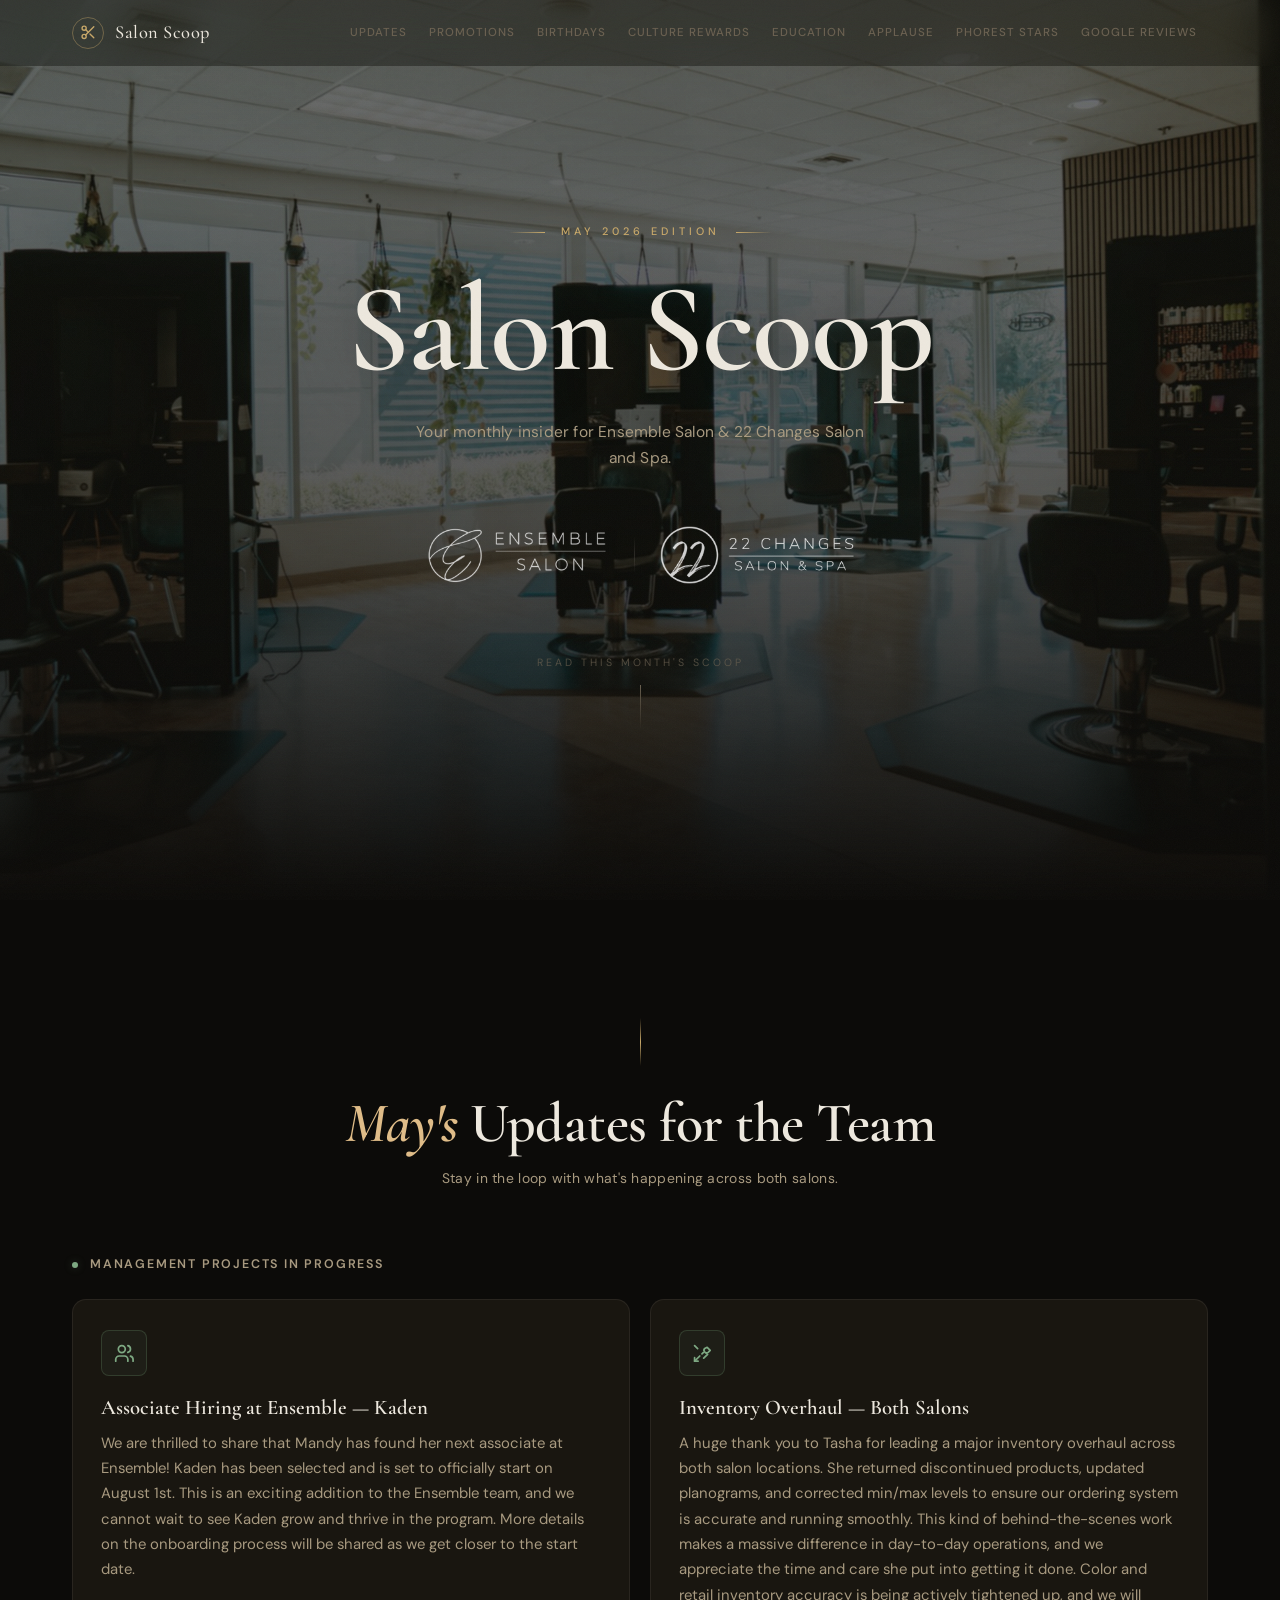
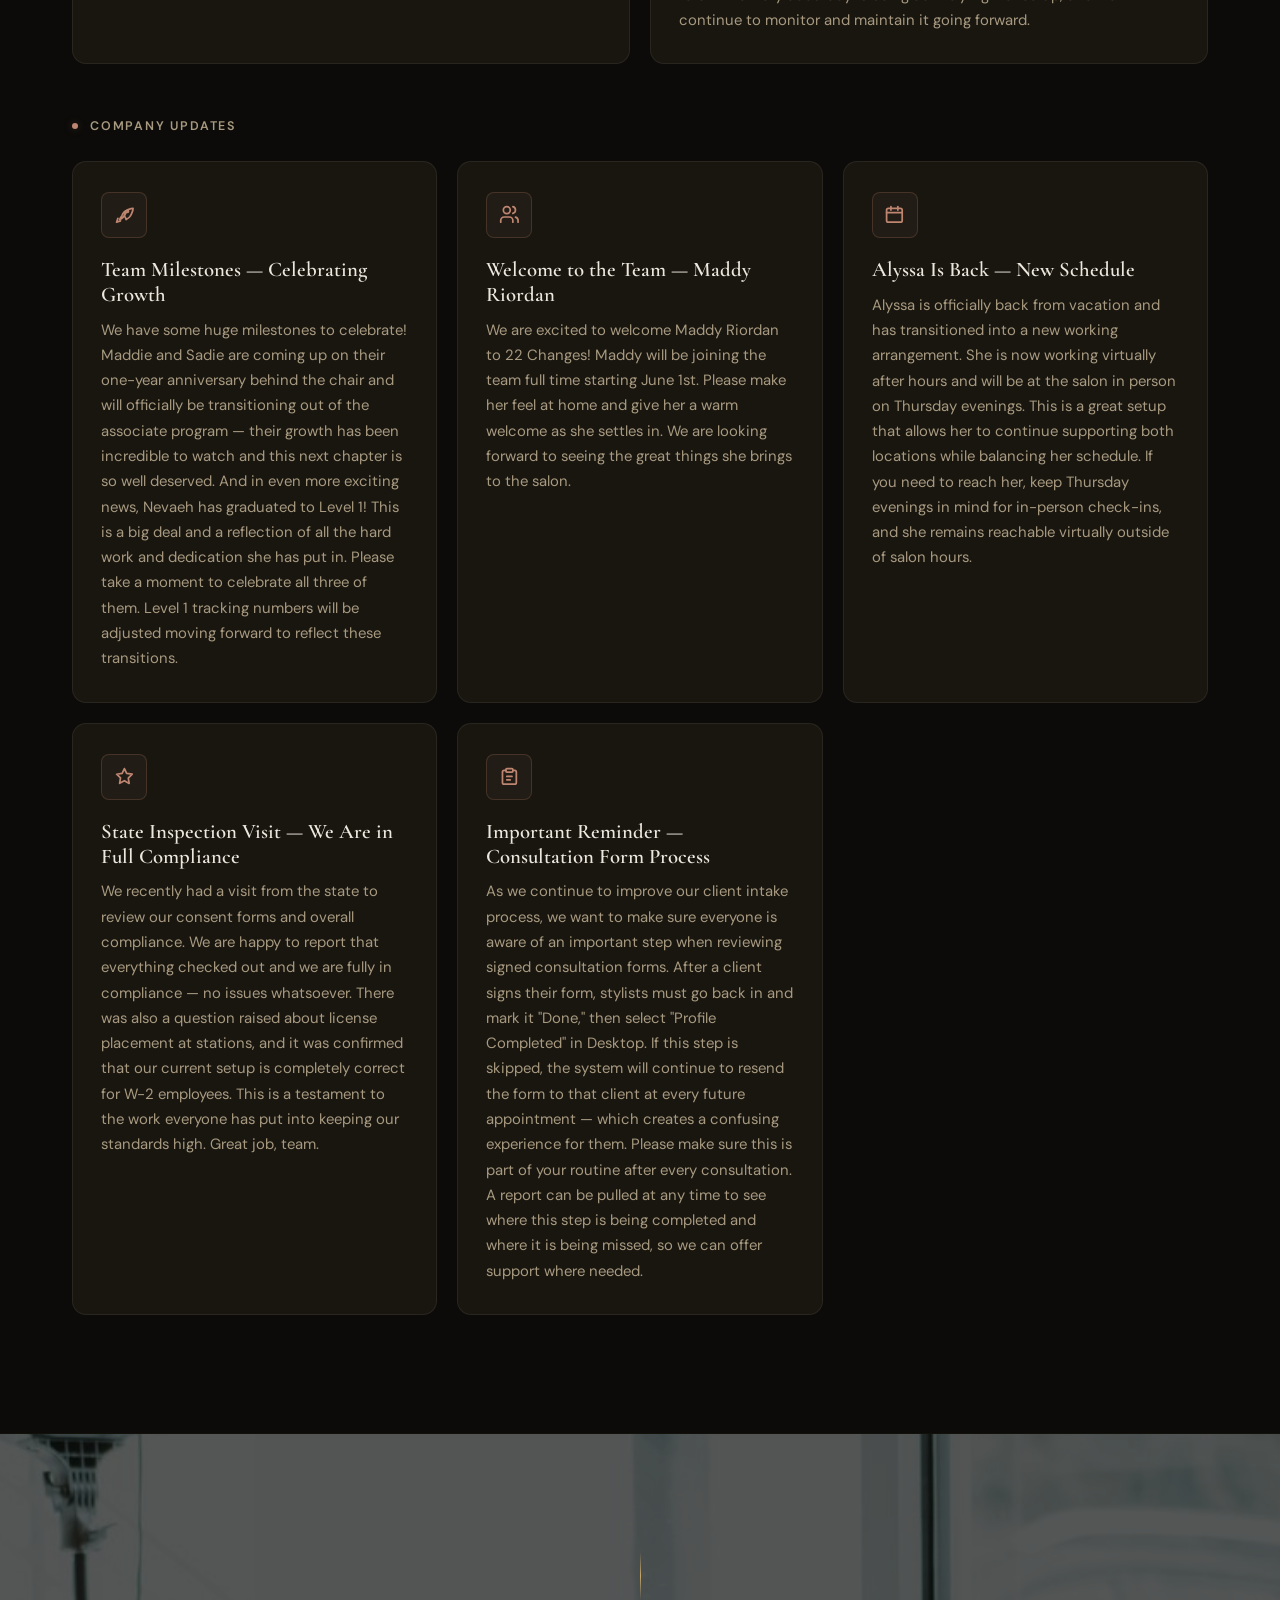
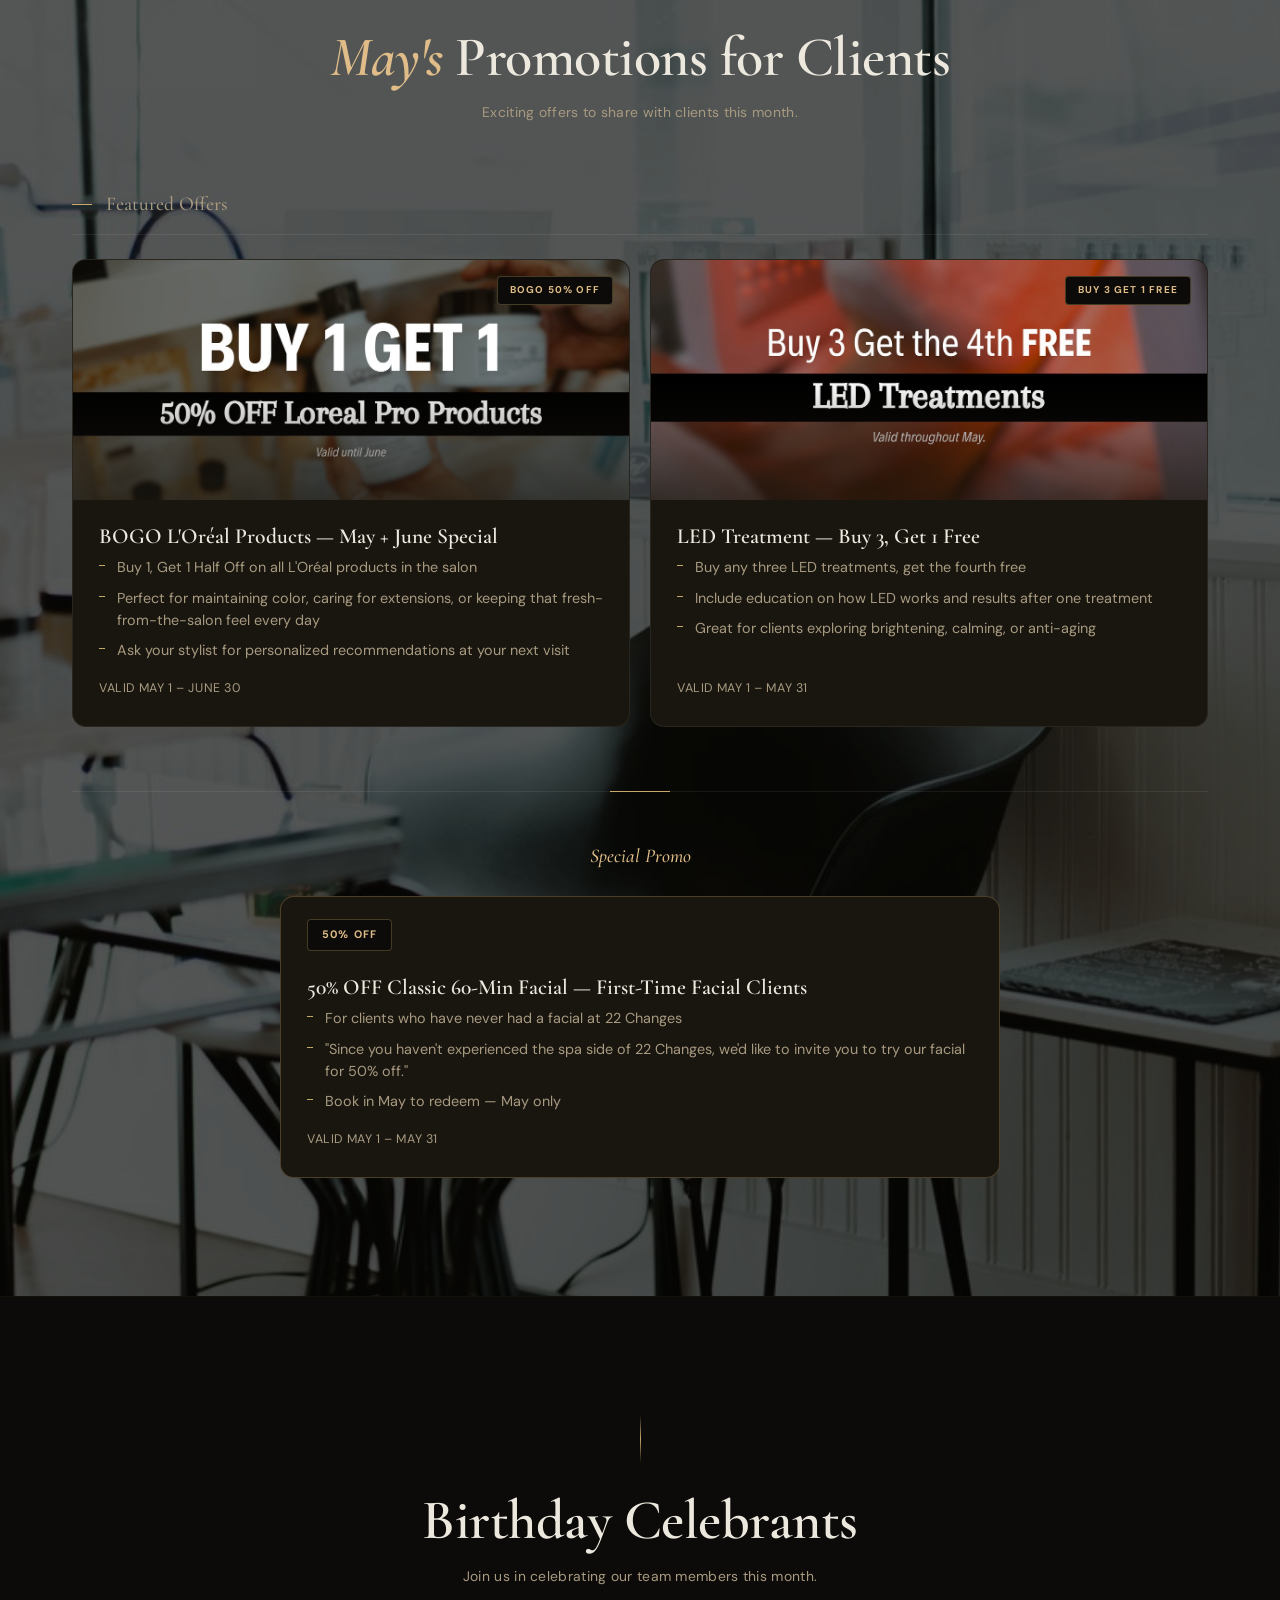
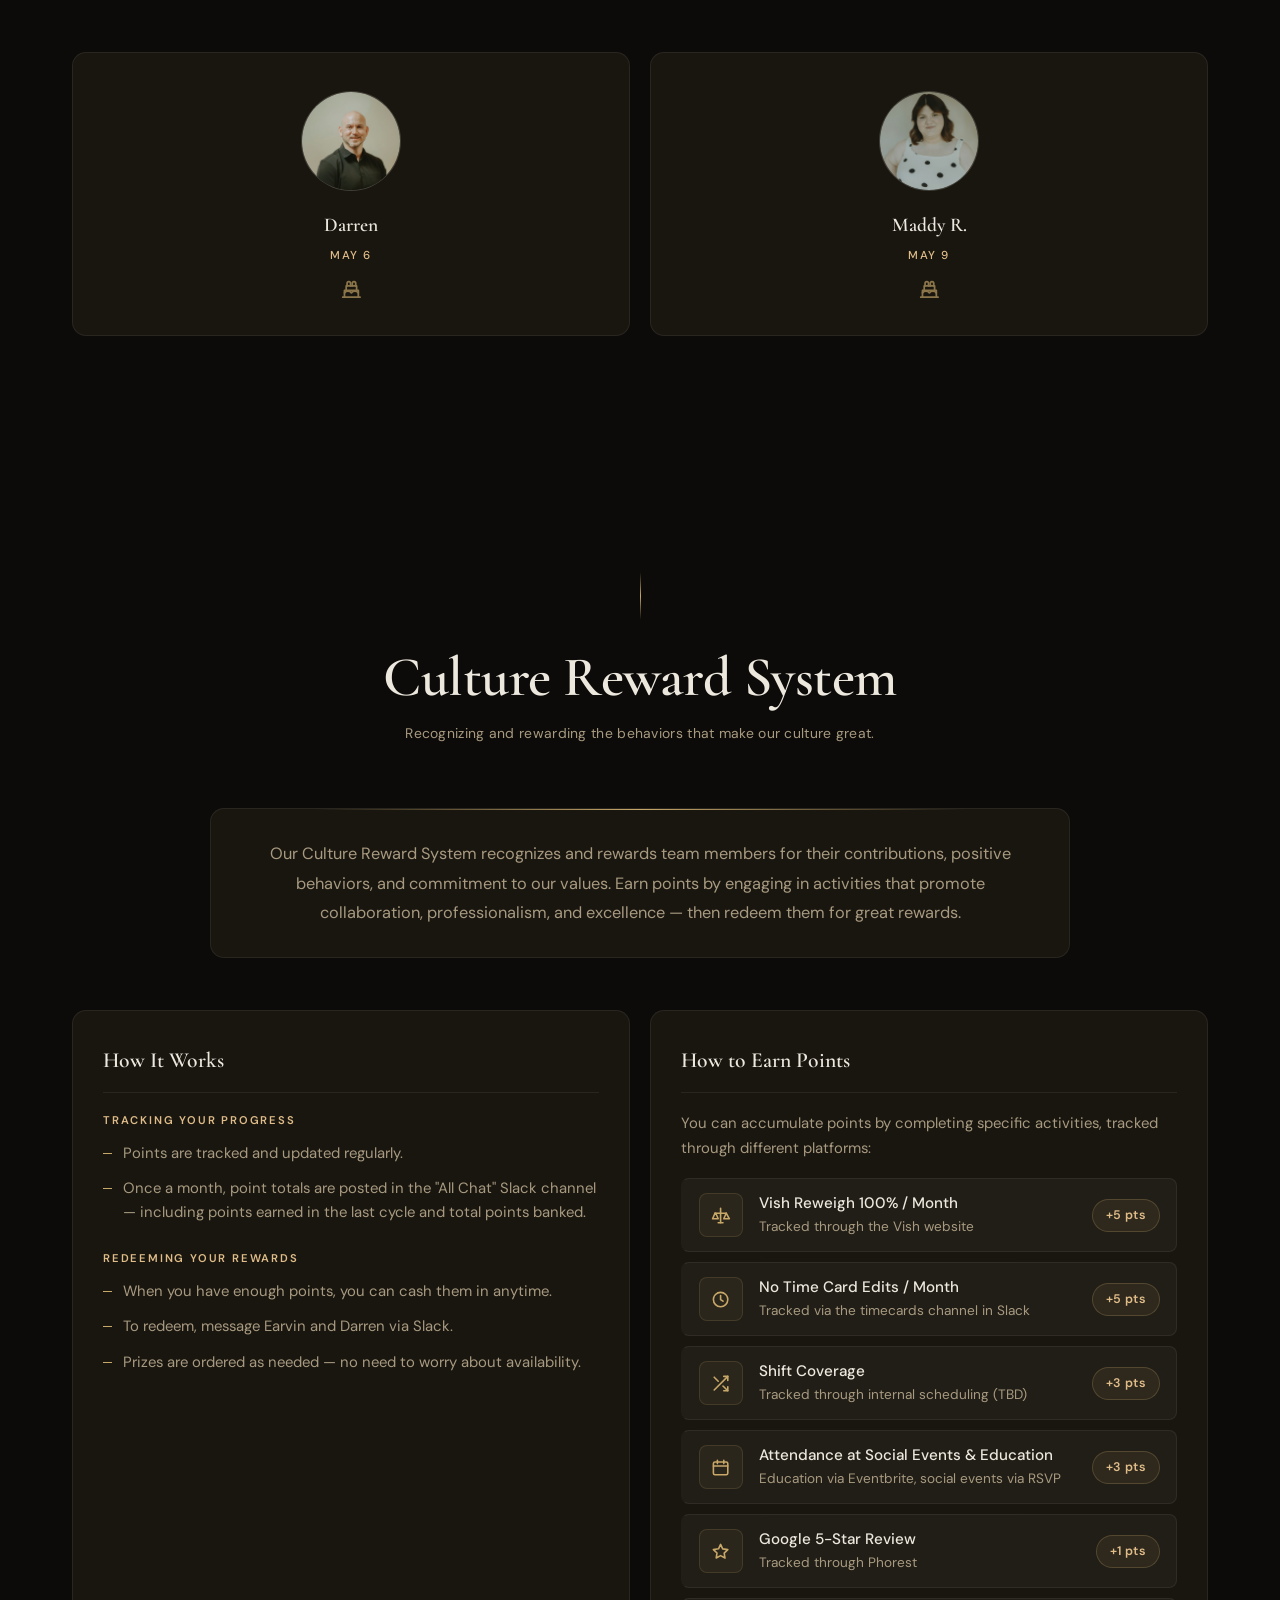
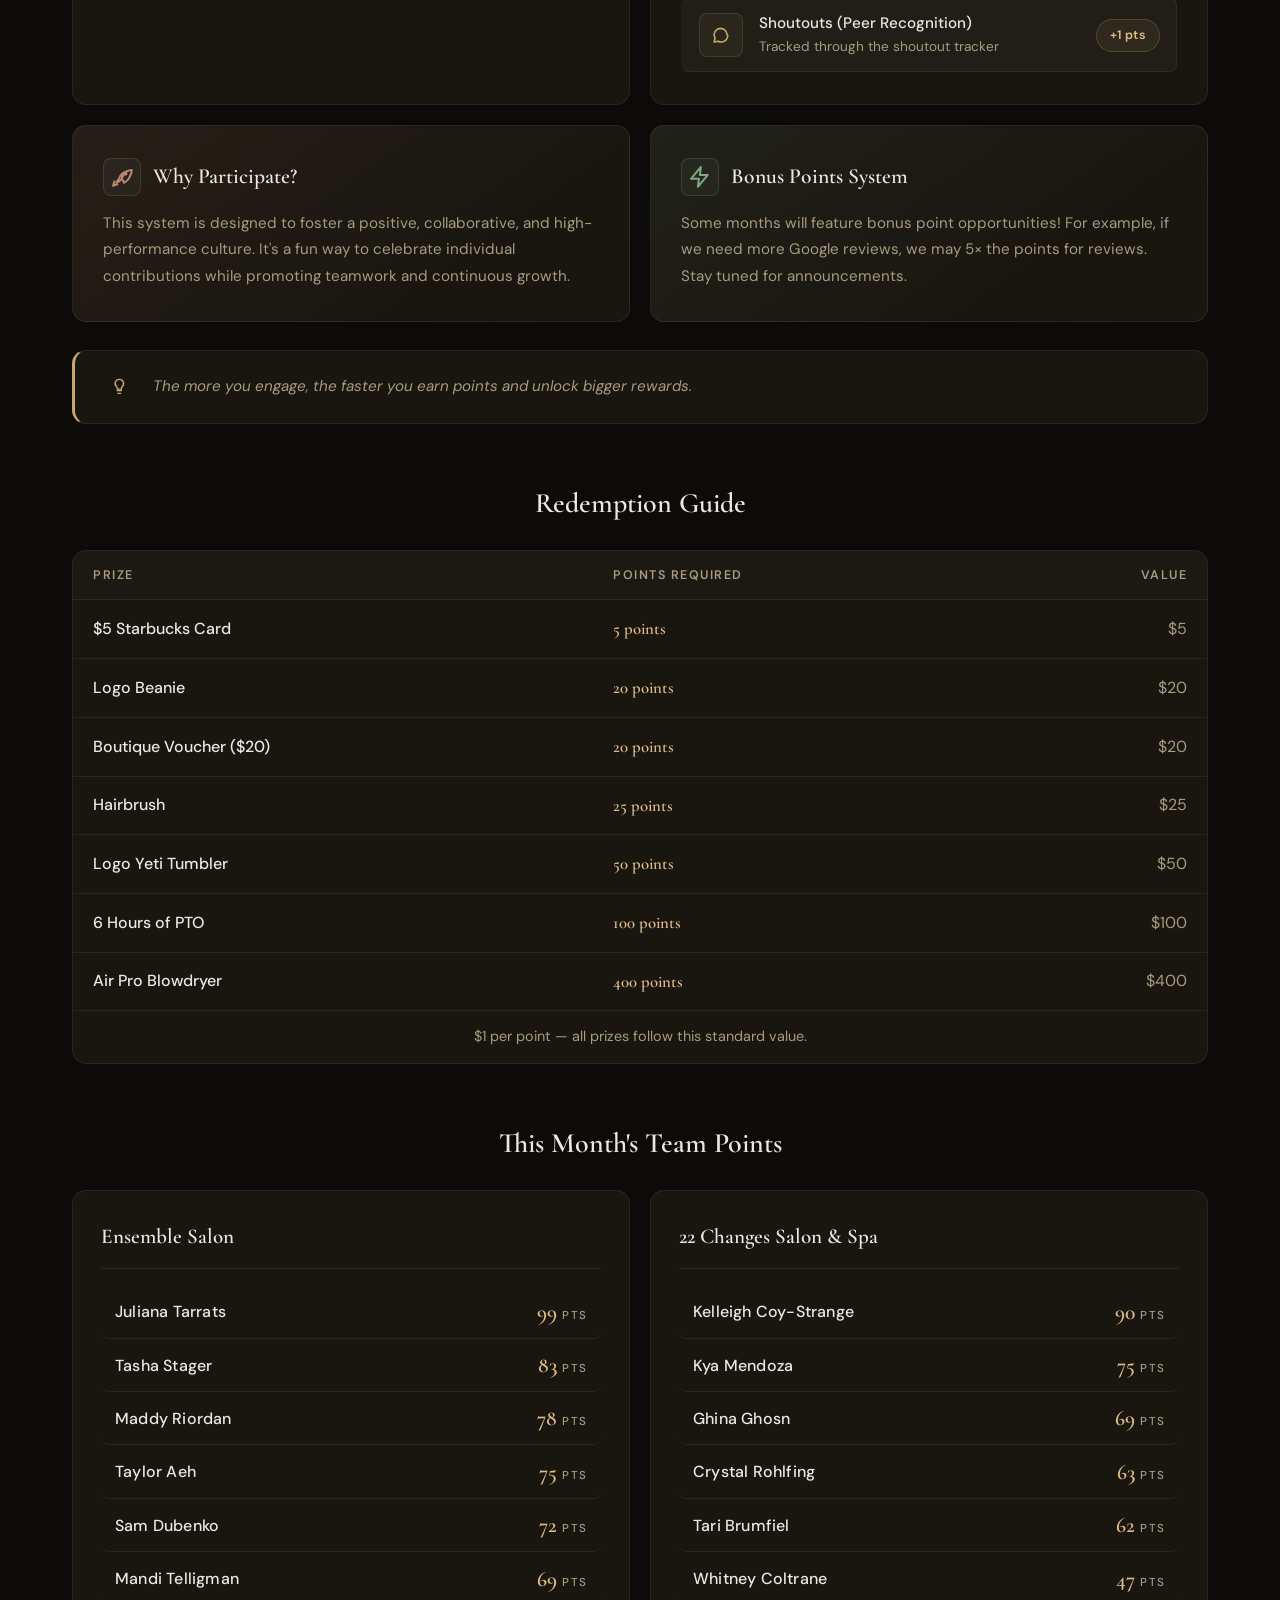
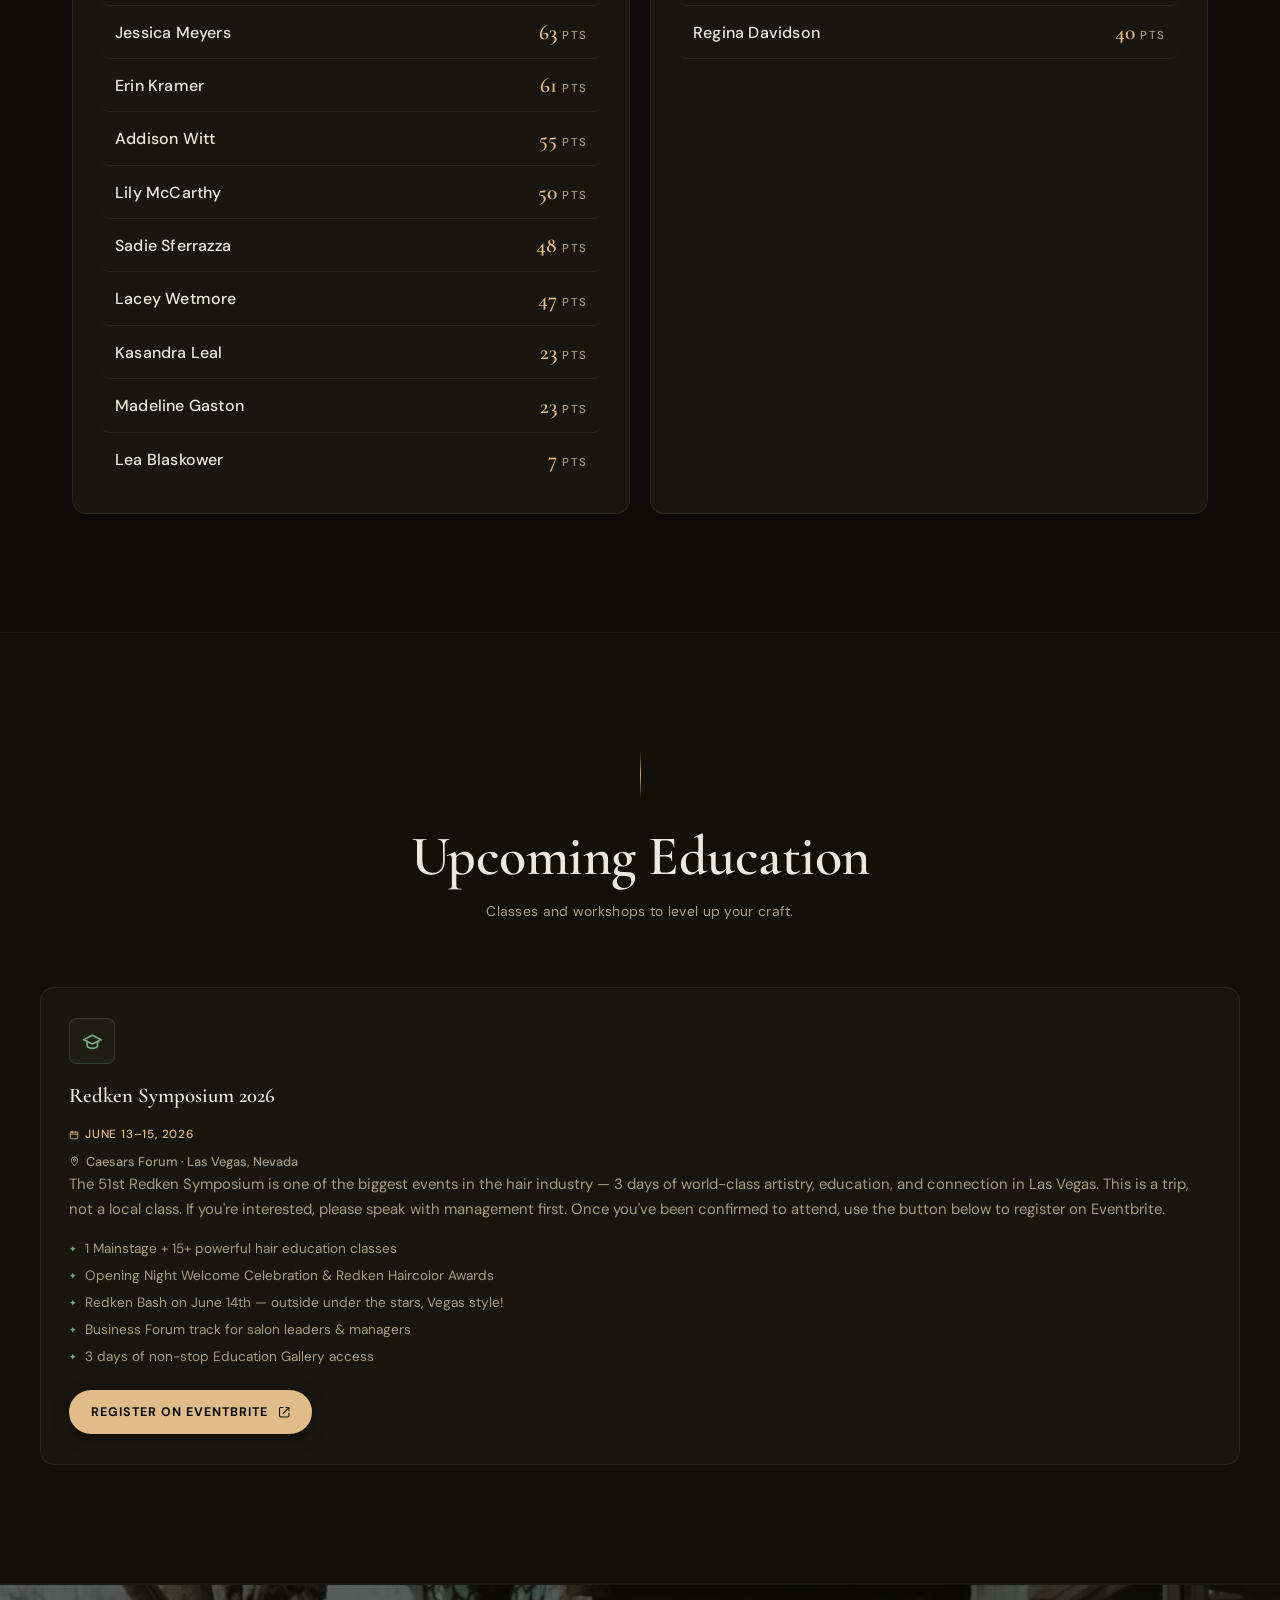
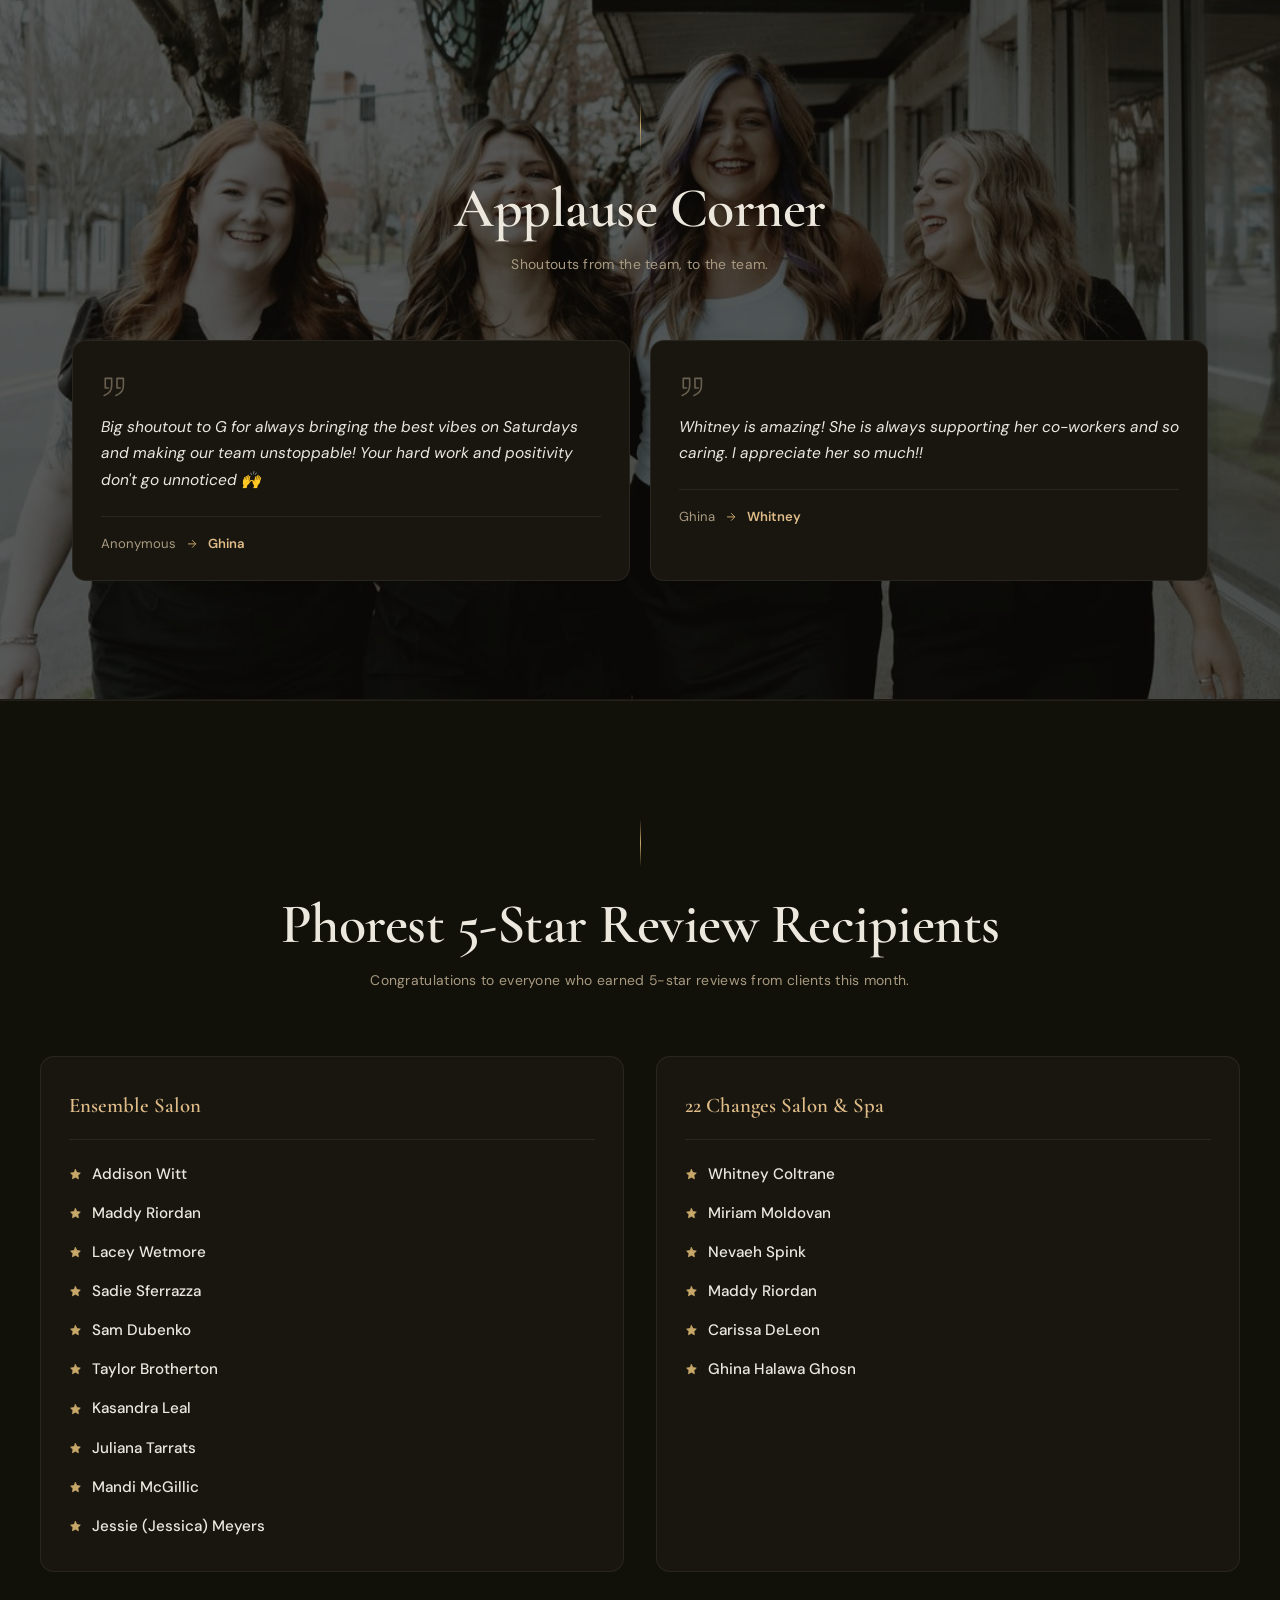
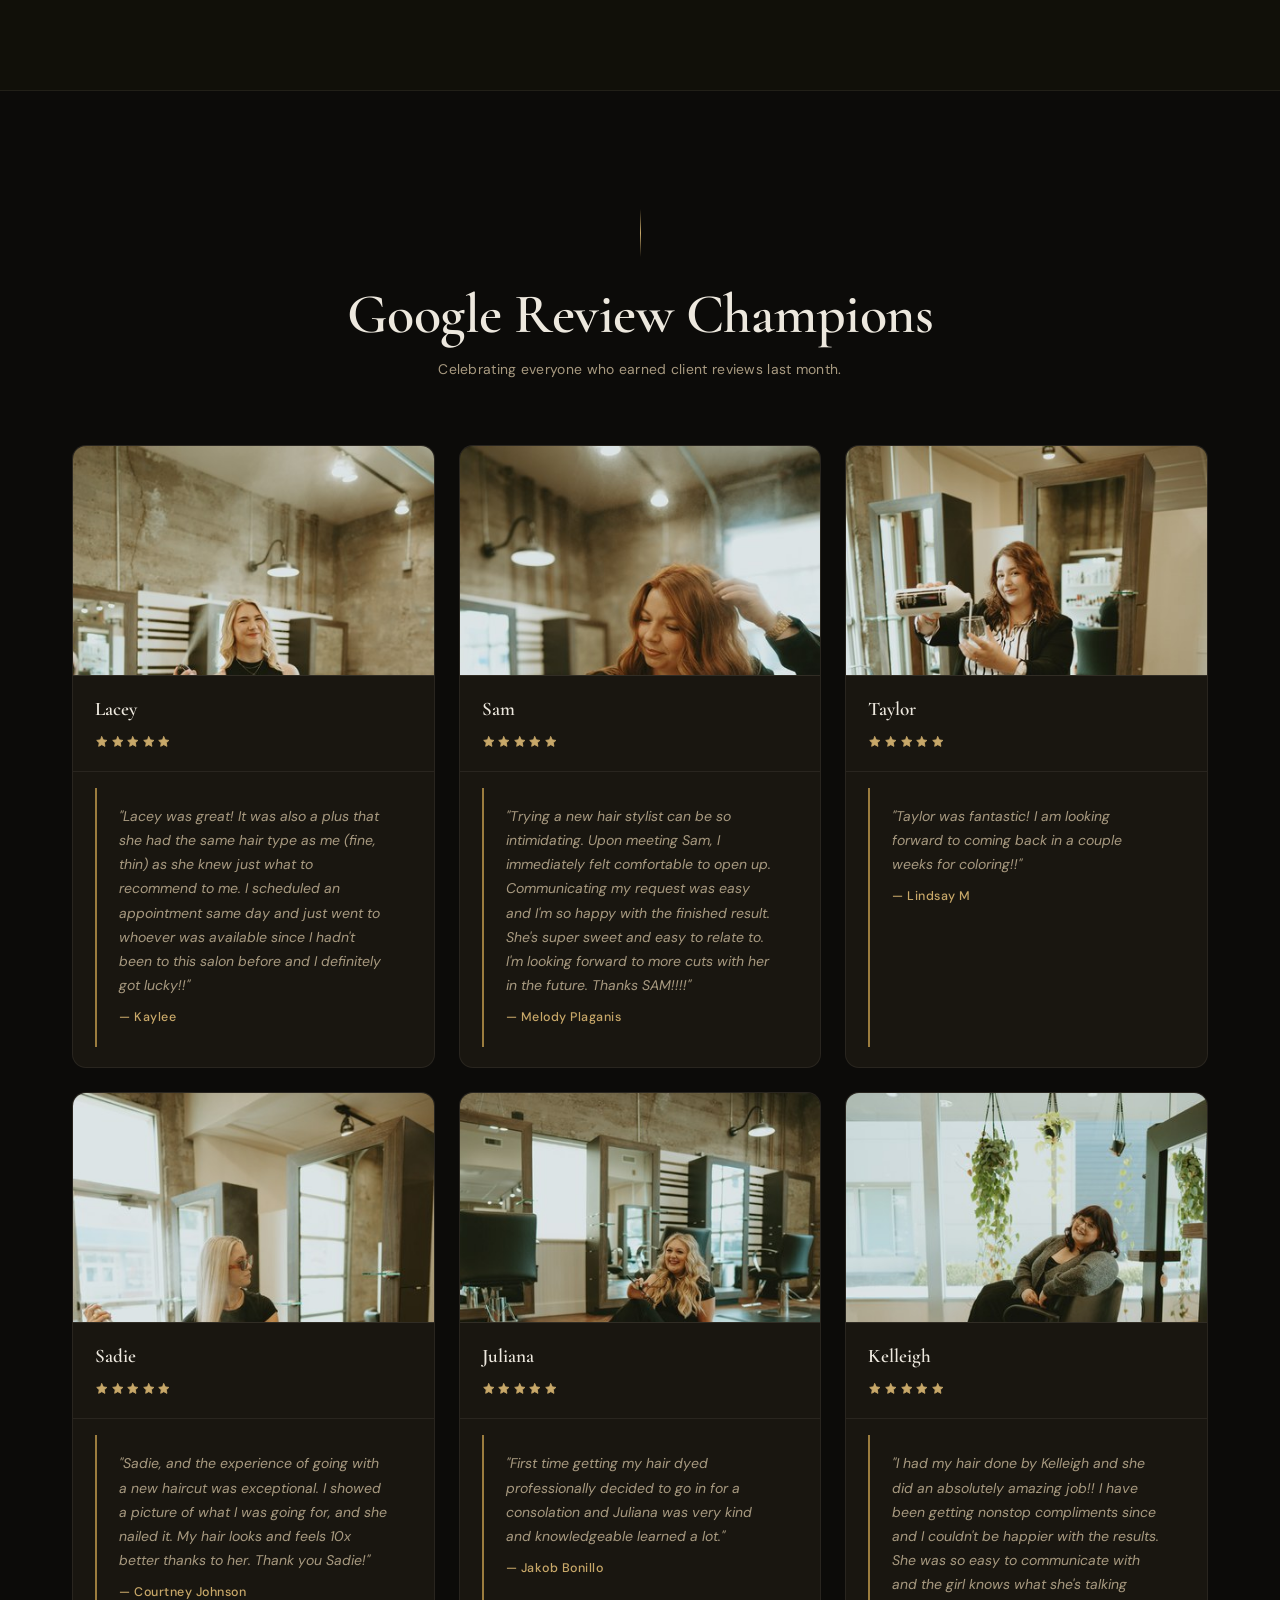
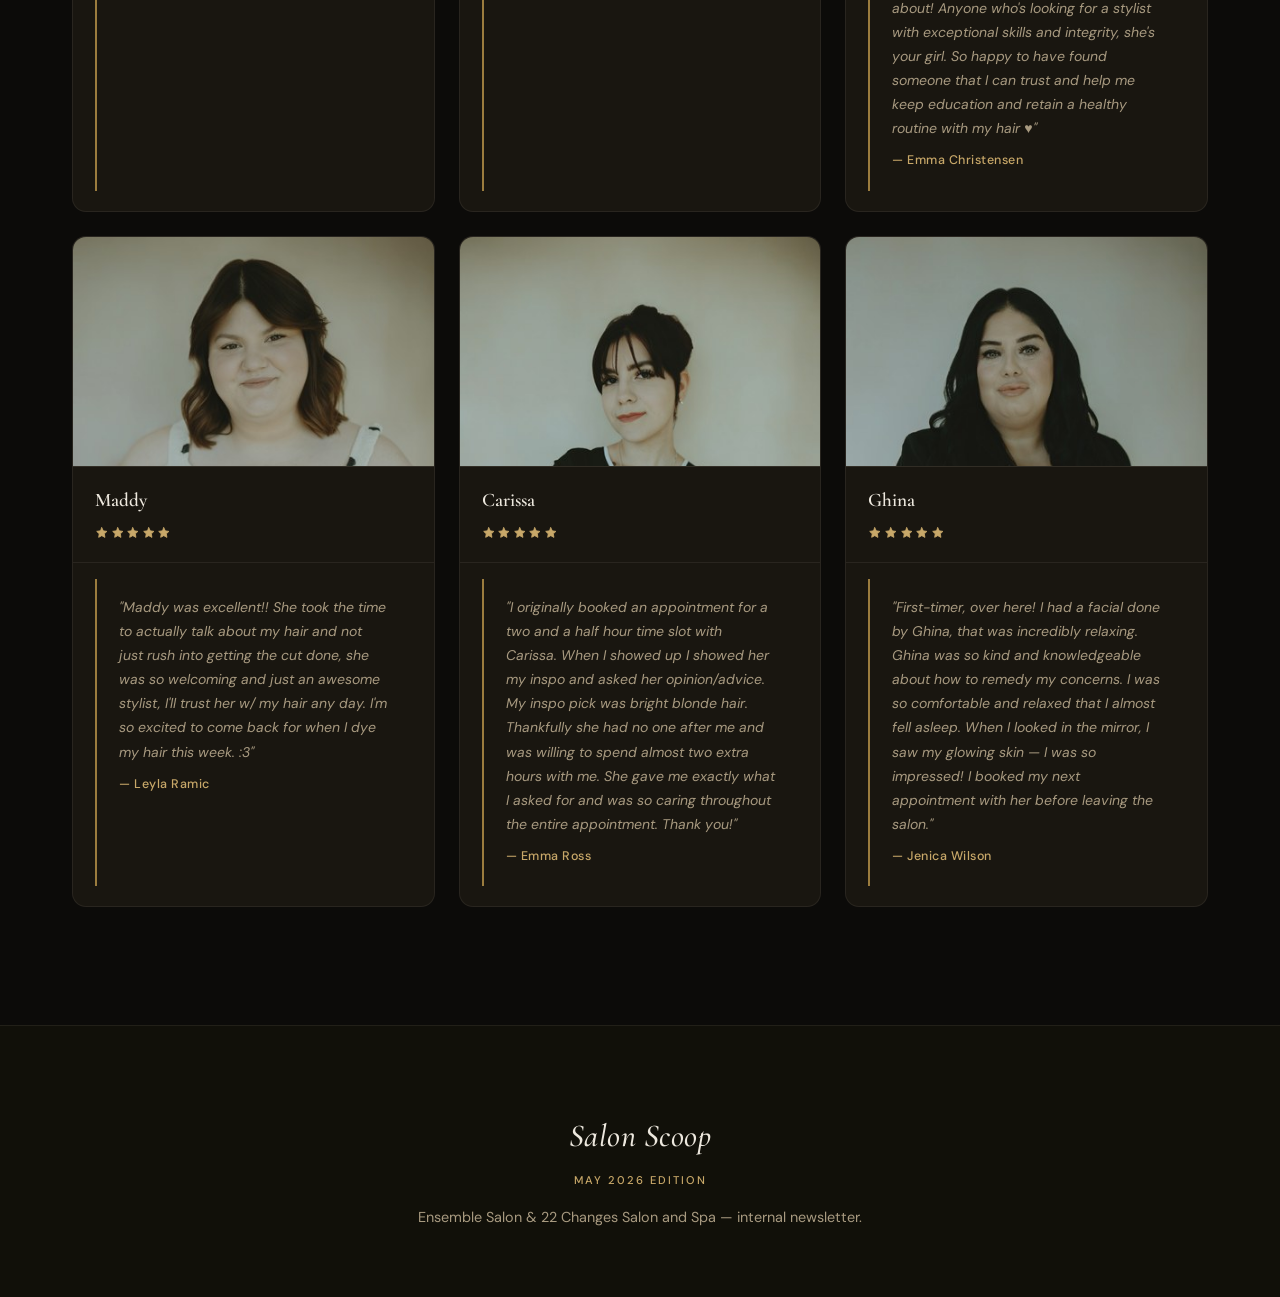
==== index.html @ 301f37f4 "Add real Company Updates + Management Projects content Replaces the placeholder Monthly Updates card" ====
<!DOCTYPE html>
<html lang="en">
<head>
  <meta charset="UTF-8" />
  <meta name="viewport" content="width=device-width, initial-scale=1.0" />
  <title>Salon Scoop — Monthly Newsletter</title>
  <meta name="description" content="The monthly insider newsletter for Ensemble Salon & 22 Changes Salon and Spa." />

  <link rel="preconnect" href="https://fonts.googleapis.com" />
  <link rel="preconnect" href="https://fonts.gstatic.com" crossorigin />
  <link
    href="https://fonts.googleapis.com/css2?family=Cormorant+Garamond:ital,wght@0,400;0,500;0,600;0,700;1,400;1,500;1,600;1,700&family=DM+Sans:opsz,wght@9..40,300;9..40,400;9..40,500;9..40,600;9..40,700&display=swap"
    rel="stylesheet"
  />
  <link rel="stylesheet" href="styles.css?v=17" />
</head>
<body>
  <div class="scroll-progress" id="scrollProgress" aria-hidden="true"></div>

  <header class="nav" id="nav">
    <div class="nav__inner">
      <a href="#hero" class="nav__brand">
        <span class="nav__brand-mark" id="navMark"></span>
        <span class="nav__brand-text">Salon Scoop</span>
      </a>
      <nav class="nav__links" id="navLinks" aria-label="Section navigation">
        <a href="#updates" class="nav__link">Updates</a>
        <a href="#promotions" class="nav__link">Promotions</a>
        <a href="#birthdays" class="nav__link">Birthdays</a>
        <a href="#referral" class="nav__link" data-nav="referral">Referral</a>
        <a href="#rewards" class="nav__link">Culture Rewards</a>
        <a href="#education" class="nav__link">Education</a>
        <a href="#applause" class="nav__link">Applause</a>
        <a href="#phorest" class="nav__link">Phorest Stars</a>
        <a href="#reviews" class="nav__link">Google Reviews</a>
      </nav>
      <button class="nav__toggle" id="navToggle" aria-label="Toggle menu" aria-expanded="false">
        <span></span><span></span><span></span>
      </button>
    </div>
  </header>

  <main>
    <!-- 1. HERO -->
    <section class="hero" id="hero">
      <div class="hero__bg" id="heroBg" aria-hidden="true"></div>
      <div class="hero__overlay" aria-hidden="true"></div>
      <div class="hero__content">
        <span class="hero__badge" id="heroBadge">— EDITION —</span>
        <h1 class="hero__title" id="heroTitle">Salon Scoop</h1>
        <p class="hero__subtitle" id="heroSubtitle"></p>
        <div class="hero__logos" id="heroLogos"></div>
        <a href="#updates" class="hero__scroll" aria-label="Scroll to content">
          <span class="hero__scroll-text">Read this month's scoop</span>
          <span class="hero__scroll-arrow" aria-hidden="true"></span>
        </a>
      </div>
    </section>

    <!-- 2. MONTHLY UPDATES -->
    <section class="section" id="updates" data-reveal>
      <div class="section__head">
        <h2 class="section__title"><span id="updatesMonth">This Month's</span> Updates for the Team</h2>
        <p class="section__sub">Stay in the loop with what's happening across both salons.</p>
      </div>
      <div class="updates">
        <div class="updates__group">
          <h3 class="updates__group-title">
            <span class="updates__group-dot updates__group-dot--teal"></span>
            Management Projects in Progress
          </h3>
          <div class="card-grid" id="managementProjects"></div>
        </div>
        <div class="updates__group">
          <h3 class="updates__group-title">
            <span class="updates__group-dot updates__group-dot--violet"></span>
            Company Updates
          </h3>
          <div class="card-grid" id="companyUpdates"></div>
        </div>
      </div>
    </section>

    <!-- 3. PROMOTIONS -->
    <section class="section section--alt" id="promotions" data-reveal>
      <div class="promotions__bg" aria-hidden="true"></div>
      <div class="section__head">
        <h2 class="section__title"><span id="promoMonth">This Month's</span> Promotions for Clients</h2>
        <p class="section__sub">Exciting offers to share with clients this month.</p>
      </div>
      <div class="promo">
        <div class="promo__group">
          <h3 class="promo__group-title">Featured Offers</h3>
          <div class="promo__track promo__track--featured" id="promoFeatured"></div>
        </div>
        <div class="promo__group promo__group--special" id="promoSpecialGroup" hidden>
          <h3 class="promo__group-title promo__group-title--special">Special Promo</h3>
          <div class="promo__track promo__track--special" id="promoSpecial"></div>
        </div>
      </div>
    </section>

    <!-- 4. BIRTHDAY CELEBRANTS -->
    <section class="section" id="birthdays" data-reveal>
      <div class="section__head">
        <h2 class="section__title">Birthday Celebrants</h2>
        <p class="section__sub">Join us in celebrating our team members this month.</p>
      </div>
      <div class="birthday-grid" id="birthdayGrid"></div>
    </section>

    <!-- 5. STAFF REFERRAL CONTEST -->
    <section class="section section--alt" id="referral" data-reveal>
      <div class="section__head">
        <h2 class="section__title" id="referralTitle">Staff Referral Contest</h2>
        <p class="section__sub" id="referralSub"></p>
      </div>
      <div class="referral" id="referralBody"></div>
    </section>

    <!-- 6. CULTURE REWARDS & PRIZES -->
    <section class="section" id="rewards" data-reveal>
      <div class="section__head">
        <h2 class="section__title">Culture Reward System</h2>
        <p class="section__sub">Recognizing and rewarding the behaviors that make our culture great.</p>
      </div>

      <p class="rewards__overview" id="rewardsOverview"></p>

      <div class="rewards__row">
        <div class="rewards__col">
          <h3 class="rewards__col-title">How It Works</h3>
          <h4 class="rewards__sub-title">Tracking Your Progress</h4>
          <ul class="rewards__bullets" id="rewardsTracking"></ul>
          <h4 class="rewards__sub-title">Redeeming Your Rewards</h4>
          <ul class="rewards__bullets" id="rewardsRedeeming"></ul>
        </div>

        <div class="rewards__col">
          <h3 class="rewards__col-title">How to Earn Points</h3>
          <p class="rewards__col-sub">You can accumulate points by completing specific activities, tracked through different platforms:</p>
          <ul class="earn-list" id="rewardsEarn"></ul>
        </div>
      </div>

      <div class="rewards__row">
        <div class="rewards__col rewards__col--tint-violet">
          <h3 class="rewards__col-title rewards__col-title--icon" data-icon="rocket">Why Participate?</h3>
          <p class="rewards__body" id="rewardsWhy"></p>
        </div>
        <div class="rewards__col rewards__col--tint-teal">
          <h3 class="rewards__col-title rewards__col-title--icon" data-icon="zap">Bonus Points System</h3>
          <p class="rewards__body" id="rewardsBonus"></p>
        </div>
      </div>

      <div class="rewards__tip" id="rewardsTip"></div>

      <h3 class="rewards__section-title">Redemption Guide</h3>
      <div class="prizes">
        <table class="prizes__table">
          <thead>
            <tr><th>Prize</th><th>Points Required</th><th>Value</th></tr>
          </thead>
          <tbody id="prizesBody"></tbody>
        </table>
        <p class="prizes__note" id="prizesNote"></p>
      </div>

      <h3 class="rewards__section-title">This Month's Team Points</h3>
      <div class="points-by-location">
        <div class="points-col">
          <h4 class="points-col__title">Ensemble Salon</h4>
          <ul class="points-list" id="pointsEnsemble"></ul>
        </div>
        <div class="points-col">
          <h4 class="points-col__title">22 Changes Salon &amp; Spa</h4>
          <ul class="points-list" id="points22Changes"></ul>
        </div>
      </div>
    </section>

    <!-- 7. UPCOMING EDUCATION -->
    <section class="section section--alt" id="education" data-reveal>
      <div class="section__head">
        <h2 class="section__title">Upcoming Education</h2>
        <p class="section__sub">Classes and workshops to level up your craft.</p>
      </div>
      <div class="card-grid" id="educationGrid"></div>
    </section>

    <!-- 8. APPLAUSE CORNER -->
    <section class="section" id="applause" data-reveal>
      <div class="applause__bg" aria-hidden="true"></div>
      <div class="section__head">
        <h2 class="section__title">Applause Corner</h2>
        <p class="section__sub">Shoutouts from the team, to the team.</p>
      </div>
      <div class="applause-grid" id="applauseGrid"></div>
    </section>

    <!-- 9. PHOREST 5-STAR REVIEW RECIPIENTS -->
    <section class="section section--alt" id="phorest" data-reveal>
      <div class="section__head">
        <h2 class="section__title">Phorest 5-Star Review Recipients</h2>
        <p class="section__sub">Congratulations to everyone who earned 5-star reviews from clients this month.</p>
      </div>
      <div class="phorest" id="phorestBody"></div>
    </section>

    <!-- 10. GOOGLE REVIEW CHAMPIONS -->
    <section class="section" id="reviews" data-reveal>
      <div class="section__head">
        <h2 class="section__title">Google Review Champions</h2>
        <p class="section__sub" id="reviewsSub">Celebrating everyone who earned client reviews last month.</p>
      </div>
      <div class="champions-grid" id="championsGrid"></div>
    </section>
  </main>

  <footer class="footer">
    <p class="footer__brand">Salon Scoop</p>
    <p class="footer__meta" id="footerMeta"></p>
    <p class="footer__note">Ensemble Salon &amp; 22 Changes Salon and Spa — internal newsletter.</p>
  </footer>

  <script src="content/current.js?v=17"></script>
  <script src="script.js?v=17"></script>
</body>
</html>
---- styles.css ----
/* ============================================================
   SALON SCOOP — DESIGN SYSTEM  v2  (EDITORIAL LUXURY)
   Edit only content/current.js per month. Never this file.
   ============================================================ */

:root {
  /* -- Warm dark palette --------------------------------------- */
  --bg:            #0C0B09;
  --bg-alt:        #111009;
  --surface:       #191610;
  --surface-2:     #211E17;
  --border:        rgba(248, 240, 225, 0.07);
  --border-strong: rgba(248, 240, 225, 0.15);

  --text:          #EDE8DE;
  --text-soft:     #A89A80;
  --text-dim:      #6A6050;

  /* -- Brand gold --------------------------------------------- */
  --gold:          #C8A869;
  --gold-soft:     #DFBC88;
  --gold-deep:     #9B7C3E;

  /* -- Sage (replaces teal) ----------------------------------- */
  --teal:          #7DA882;
  --teal-tint:     rgba(125, 168, 130, 0.08);
  --teal-glow:     rgba(125, 168, 130, 0.28);

  /* -- Dusty rose (replaces violet) --------------------------- */
  --violet:        #BE8570;
  --violet-tint:   rgba(190, 133, 112, 0.08);
  --violet-glow:   rgba(190, 133, 112, 0.28);

  /* -- Radii -------------------------------------------------- */
  --radius:        14px;
  --radius-sm:     8px;
  --radius-lg:     22px;

  /* -- Shadows ------------------------------------------------ */
  --shadow:        0 30px 72px -24px rgba(0, 0, 0, 0.75);
  --shadow-sm:     0 10px 32px -12px rgba(0, 0, 0, 0.55);

  /* -- Motion ------------------------------------------------- */
  --ease:          cubic-bezier(0.22, 1, 0.36, 1);

  /* -- Typography --------------------------------------------- */
  --serif: "Cormorant Garamond", Georgia, serif;
  --sans:  "DM Sans", -apple-system, BlinkMacSystemFont, "Segoe UI", sans-serif;
}

/* ============================================================
   BASE
   ============================================================ */
* { box-sizing: border-box; margin: 0; padding: 0; }

html { scroll-behavior: smooth; scroll-padding-top: 80px; }

body {
  background: var(--bg);
  color: var(--text);
  font-family: var(--sans);
  font-weight: 400;
  font-size: 16px;
  line-height: 1.65;
  -webkit-font-smoothing: antialiased;
  overflow-x: hidden;
}

/* Subtle film-grain overlay — the human designer signature */
body::after {
  content: "";
  position: fixed;
  inset: 0;
  pointer-events: none;
  z-index: 9000;
  opacity: 0.028;
  background-image: url("data:image/svg+xml,%3Csvg viewBox='0 0 256 256' xmlns='http://www.w3.org/2000/svg'%3E%3Cfilter id='n'%3E%3CfeTurbulence type='fractalNoise' baseFrequency='0.85' numOctaves='4' stitchTiles='stitch'/%3E%3C/filter%3E%3Crect width='100%25' height='100%25' filter='url(%23n)'/%3E%3C/svg%3E");
  background-size: 200px 200px;
}

a { color: inherit; text-decoration: none; }
ul, ol { list-style: none; }

/* ---- Icons (single color, thick stroke) ---- */
.icon {
  width: 1.1em;
  height: 1.1em;
  stroke-width: 2;
  stroke-linecap: round;
  stroke-linejoin: round;
  fill: none;
  stroke: currentColor;
  display: inline-block;
  vertical-align: -0.18em;
  flex-shrink: 0;
}
.icon--lg { width: 1.5em; height: 1.5em; }
.icon--xl { width: 2em; height: 2em; }

/* ============================================================
   SCROLL PROGRESS
   ============================================================ */
.scroll-progress {
  position: fixed;
  top: 0; left: 0;
  height: 1.5px;
  width: 0%;
  background: linear-gradient(90deg, var(--gold-deep), var(--gold), var(--gold-soft));
  z-index: 200;
  transition: width 0.1s linear;
}

/* ============================================================
   NAVIGATION
   ============================================================ */
.nav {
  position: fixed;
  top: 0; left: 0; right: 0;
  z-index: 150;
  background: rgba(12, 11, 9, 0.4);
  backdrop-filter: blur(20px) saturate(160%);
  -webkit-backdrop-filter: blur(20px) saturate(160%);
  border-bottom: 1px solid transparent;
  transition: background 0.5s var(--ease), border-color 0.5s var(--ease);
}
.nav.is-scrolled {
  background: rgba(12, 11, 9, 0.94);
  border-bottom-color: var(--border);
}
.nav__inner {
  max-width: 1200px;
  margin: 0 auto;
  padding: 15px 32px;
  display: flex;
  align-items: center;
  justify-content: space-between;
  gap: 20px;
}
.nav__brand {
  display: flex;
  align-items: center;
  gap: 11px;
  flex-shrink: 0;
  white-space: nowrap;
  font-family: var(--serif);
  font-size: 1.15rem;
  font-weight: 500;
  letter-spacing: 0.5px;
  color: var(--text);
}
.nav__brand-mark {
  display: grid;
  place-items: center;
  width: 32px; height: 32px;
  border-radius: 50%;
  border: 1px solid rgba(200, 168, 105, 0.4);
  color: var(--gold);
  transition: transform 0.7s var(--ease), box-shadow 0.5s var(--ease);
}
.nav__brand-mark .icon { width: 0.9em; height: 0.9em; }
.nav__brand:hover .nav__brand-mark {
  transform: rotate(360deg);
  box-shadow: 0 0 14px rgba(200, 168, 105, 0.3);
}
.nav__links {
  display: flex;
  gap: 0;
  flex-wrap: nowrap;
}
.nav__link {
  position: relative;
  white-space: nowrap;
  font-size: 0.72rem;
  font-weight: 500;
  letter-spacing: 1px;
  text-transform: uppercase;
  color: var(--text-dim);
  padding: 8px 11px;
  transition: color 0.3s var(--ease);
}
.nav__link::after {
  content: "";
  position: absolute;
  left: 11px; right: 11px; bottom: 3px;
  height: 1px;
  background: var(--gold);
  transform: scaleX(0);
  transform-origin: left;
  transition: transform 0.35s var(--ease);
}
.nav__link:hover { color: var(--text-soft); }
.nav__link:hover::after { transform: scaleX(1); }
.nav__link.is-active { color: var(--gold-soft); }
.nav__link.is-active::after { transform: scaleX(1); }

.nav__toggle {
  display: none;
  flex-direction: column;
  gap: 5px;
  background: none;
  border: 0;
  cursor: pointer;
  padding: 6px;
}
.nav__toggle span {
  width: 22px; height: 1.5px;
  background: var(--text-soft);
  border-radius: 2px;
  transition: transform 0.3s var(--ease), opacity 0.3s var(--ease);
}
.nav__toggle.is-open span:nth-child(1) { transform: translateY(6.5px) rotate(45deg); }
.nav__toggle.is-open span:nth-child(2) { opacity: 0; }
.nav__toggle.is-open span:nth-child(3) { transform: translateY(-6.5px) rotate(-45deg); }

/* ============================================================
   HERO
   ============================================================ */
.hero {
  position: relative;
  min-height: 100vh;
  display: flex;
  flex-direction: column;
  align-items: center;
  justify-content: center;
  text-align: center;
  padding: 140px 24px 96px;
  overflow: hidden;
}
.hero__bg {
  position: absolute;
  inset: -10% 0 0 0;
  background-size: cover;
  background-position: center 35%;
  background-color: #1a1710;
  transform: scale(1.1);
  will-change: transform;
  filter: brightness(0.72) saturate(0.75);
}
.hero__overlay {
  position: absolute;
  inset: 0;
  background:
    radial-gradient(ellipse 120% 80% at 50% 15%, rgba(12,11,9,0.12), transparent),
    linear-gradient(180deg,
      rgba(12,11,9,0.28) 0%,
      rgba(12,11,9,0.46) 55%,
      var(--bg) 100%
    );
}
.hero__content {
  position: relative;
  z-index: 2;
  max-width: 840px;
}

/* Badge: editorial thin-rule style, not a pill */
.hero__badge {
  display: inline-flex;
  align-items: center;
  gap: 16px;
  font-family: var(--sans);
  font-size: 0.68rem;
  font-weight: 500;
  letter-spacing: 4px;
  text-transform: uppercase;
  color: var(--gold);
  margin-bottom: 30px;
}
.hero__badge::before,
.hero__badge::after {
  content: "";
  display: block;
  width: 36px;
  height: 1px;
  background: linear-gradient(90deg, transparent, var(--gold));
}
.hero__badge::after {
  background: linear-gradient(90deg, var(--gold), transparent);
}

.hero__title {
  font-family: var(--serif);
  font-weight: 600;
  font-size: clamp(3.6rem, 10vw, 7.8rem);
  line-height: 0.94;
  letter-spacing: -1.5px;
  color: var(--text);
  text-shadow: 0 4px 60px rgba(0,0,0,0.45);
}
.hero__subtitle {
  margin: 30px auto 0;
  max-width: 460px;
  color: var(--text-soft);
  font-size: 0.97rem;
  line-height: 1.72;
  letter-spacing: 0.2px;
}

/* Logos: show full PNGs, not circles */
.hero__logos {
  display: flex;
  justify-content: center;
  align-items: center;
  gap: 48px;
  margin-top: 52px;
  flex-wrap: wrap;
}
.hero__logo {
  display: flex;
  align-items: center;
  justify-content: center;
  width: auto;
  height: auto;
  border-radius: 0;
  border: none;
  background: none;
  overflow: visible;
  font-family: var(--serif);
  font-style: italic;
  font-size: 1.05rem;
  color: var(--text-soft);
  opacity: 0.82;
  transition: opacity 0.4s var(--ease), transform 0.4s var(--ease);
}
.hero__logo img {
  max-height: 62px;
  width: auto;
  object-fit: contain;
  filter: drop-shadow(0 2px 16px rgba(200, 168, 105, 0.12));
}
.hero__logo:hover {
  opacity: 1;
  transform: translateY(-4px);
}

/* Thin divider line between the two logos */
.hero__logo + .hero__logo {
  position: relative;
}
.hero__logo + .hero__logo::before {
  content: "";
  position: absolute;
  left: -24px;
  top: 50%;
  transform: translateY(-50%);
  width: 1px;
  height: 38px;
  background: linear-gradient(to bottom, transparent, var(--border-strong), transparent);
}

/* Scroll indicator: vertical line, not chevron */
.hero__scroll {
  display: inline-flex;
  flex-direction: column;
  align-items: center;
  gap: 14px;
  margin-top: 68px;
  color: var(--text-dim);
  font-size: 0.66rem;
  font-family: var(--sans);
  letter-spacing: 3px;
  text-transform: uppercase;
  transition: color 0.3s var(--ease);
}
.hero__scroll:hover { color: var(--gold); }
.hero__scroll-text { opacity: 0.7; }
.hero__scroll-arrow {
  display: block;
  width: 1px;
  height: 44px;
  background: linear-gradient(to bottom, currentColor, transparent);
  animation: scrollPulse 2.2s ease-in-out infinite;
  transform-origin: top center;
  border: none;
  transform: none;
}
@keyframes scrollPulse {
  0%, 100% { transform: scaleY(1); opacity: 0.6; }
  50%       { transform: scaleY(1.4); opacity: 1; }
}

/* ============================================================
   SECTION SHELL
   ============================================================ */
.section {
  max-width: 1200px;
  margin: 0 auto;
  padding: 118px 32px;
}
.section--alt {
  max-width: none;
  background: var(--bg-alt);
  border-top: 1px solid var(--border);
  border-bottom: 1px solid var(--border);
}
.section--alt > *:not(.promotions__bg):not(.applause__bg) {
  max-width: 1200px;
  margin-left: auto;
  margin-right: auto;
}

/* Editorial section head: vertical gold rule → title → sub */
.section__head {
  text-align: center;
  margin-bottom: 64px;
}
.section__head::before {
  content: "";
  display: block;
  width: 1px;
  height: 48px;
  background: linear-gradient(to bottom, transparent, var(--gold), transparent);
  margin: 0 auto 28px;
}
.section__title {
  font-family: var(--serif);
  font-weight: 600;
  font-size: clamp(2.2rem, 4.5vw, 3.5rem);
  line-height: 1.06;
  letter-spacing: -0.5px;
  color: var(--text);
}
/* Month-name spans get italic gold treatment */
.section__title span {
  font-style: italic;
  color: var(--gold-soft);
}
.section__sub {
  margin-top: 14px;
  color: var(--text-soft);
  font-size: 0.87rem;
  letter-spacing: 0.3px;
}

/* Scroll reveal */
[data-reveal] { opacity: 0; transform: translateY(40px); }
[data-reveal].is-visible {
  opacity: 1; transform: none;
  transition: opacity 0.9s var(--ease), transform 0.9s var(--ease);
}
.stagger { opacity: 0; transform: translateY(24px); }
.stagger.is-visible {
  opacity: 1; transform: none;
  transition: opacity 0.7s var(--ease), transform 0.7s var(--ease);
}

.empty-state {
  grid-column: 1 / -1;
  text-align: center;
  padding: 52px 28px;
  border: 1px dashed var(--border-strong);
  border-radius: var(--radius);
  color: var(--text-dim);
  font-size: 0.9rem;
  letter-spacing: 0.3px;
}

/* ============================================================
   CARD GRID (Updates & Education)
   ============================================================ */
.card-grid {
  display: grid;
  grid-template-columns: repeat(auto-fit, minmax(280px, 1fr));
  gap: 20px;
}
.updates__group { margin-bottom: 52px; }
.updates__group:last-child { margin-bottom: 0; }
.updates__group-title {
  display: flex;
  align-items: center;
  gap: 12px;
  font-size: 0.78rem;
  font-weight: 600;
  letter-spacing: 1.8px;
  text-transform: uppercase;
  color: var(--text-soft);
  margin-bottom: 24px;
}
.updates__group-dot {
  width: 6px; height: 6px;
  border-radius: 50%;
  flex-shrink: 0;
}
.updates__group-dot--teal   { background: var(--teal);   box-shadow: 0 0 8px var(--teal-glow); }
.updates__group-dot--violet { background: var(--violet); box-shadow: 0 0 8px var(--violet-glow); }

/* Cards */
.card {
  position: relative;
  background: var(--surface);
  border: 1px solid var(--border);
  border-radius: var(--radius);
  padding: 30px 28px;
  overflow: hidden;
  transition: transform 0.5s var(--ease), border-color 0.5s var(--ease), box-shadow 0.5s var(--ease);
}
/* Left-edge accent line — a subtle editorial touch */
.card::before {
  content: "";
  position: absolute;
  left: 0; top: 24%; bottom: 24%;
  width: 2px;
  border-radius: 2px;
  background: var(--accent-line, var(--gold));
  opacity: 0;
  transition: opacity 0.5s var(--ease), top 0.5s var(--ease), bottom 0.5s var(--ease);
}
.card > * { position: relative; z-index: 1; }
/* No old blob glow */
.card::after { content: none; }
.card:hover {
  transform: translateY(-7px);
  border-color: var(--border-strong);
  box-shadow: var(--shadow);
}
.card:hover::before {
  opacity: 1;
  top: 12%;
  bottom: 12%;
}
.card--teal   { --accent-line: var(--teal);   }
.card--violet { --accent-line: var(--violet); }

.card__icon {
  display: grid;
  place-items: center;
  width: 46px; height: 46px;
  border-radius: var(--radius-sm);
  background: rgba(200, 168, 105, 0.06);
  border: 1px solid rgba(200, 168, 105, 0.16);
  color: var(--gold);
  margin-bottom: 20px;
  transition: background 0.4s var(--ease);
}
.card__icon .icon { width: 1.3em; height: 1.3em; stroke-width: 2; }
.card--teal .card__icon {
  color: var(--teal);
  border-color: rgba(125, 168, 130, 0.22);
  background: rgba(125, 168, 130, 0.06);
}
.card--violet .card__icon {
  color: var(--violet);
  border-color: rgba(190, 133, 112, 0.22);
  background: rgba(190, 133, 112, 0.06);
}
.card__title {
  font-family: var(--serif);
  font-size: 1.3rem;
  font-weight: 600;
  margin-bottom: 10px;
  line-height: 1.2;
}
.card__body { color: var(--text-soft); font-size: 0.93rem; line-height: 1.7; }
.card__meta-row {
  display: flex;
  flex-direction: column;
  gap: 6px;
  margin-top: 16px;
}
.card__meta {
  display: inline-flex;
  align-items: center;
  gap: 6px;
  font-size: 0.74rem;
  letter-spacing: 0.8px;
  color: var(--gold-soft);
  text-transform: uppercase;
  font-weight: 500;
}
.card__meta .icon { width: 0.85em; height: 0.85em; flex-shrink: 0; }
.card__meta--location { color: var(--text-soft); text-transform: none; letter-spacing: 0; font-size: 0.8rem; }
.card__highlights {
  margin-top: 16px;
  padding: 0;
  list-style: none;
  display: flex;
  flex-direction: column;
  gap: 8px;
}
.card__highlights li {
  position: relative;
  padding-left: 16px;
  font-size: 0.85rem;
  color: var(--text-soft);
  line-height: 1.4;
}
.card__highlights li::before {
  content: "✦";
  position: absolute;
  left: 0;
  font-size: 0.55rem;
  top: 4px;
  color: var(--teal);
}
.card__link {
  display: inline-flex;
  align-items: center;
  gap: 10px;
  margin-top: 24px;
  padding: 12px 22px;
  font-size: 0.78rem;
  font-weight: 700;
  letter-spacing: 1px;
  text-transform: uppercase;
  color: var(--bg);
  background: var(--gold-soft);
  border-radius: 100px;
  cursor: pointer;
  transition: background 0.25s var(--ease), gap 0.25s var(--ease), transform 0.2s var(--ease), box-shadow 0.25s var(--ease);
  box-shadow: 0 4px 16px rgba(0,0,0,0.35);
  text-decoration: none;
}
.card__link:hover {
  gap: 16px;
  background: var(--text);
  color: var(--bg);
  transform: translateY(-2px);
  box-shadow: 0 8px 28px rgba(0,0,0,0.45);
}
.card__link:active { transform: translateY(0); }
.card__link .icon { width: 1em; height: 1em; }

/* ============================================================
   PROMOTIONS
   ============================================================ */
.promo__group { margin-bottom: 52px; }
.promo__group:last-child { margin-bottom: 0; }
.promo__group-title {
  font-family: var(--serif);
  font-size: 1.22rem;
  font-weight: 500;
  margin-bottom: 24px;
  color: var(--text-soft);
  padding-bottom: 14px;
  border-bottom: 1px solid var(--border);
  display: flex;
  align-items: center;
  gap: 14px;
}
.promo__group-title::before {
  content: "";
  width: 20px; height: 1px;
  background: var(--gold);
  flex-shrink: 0;
}
.promo__track {
  display: grid;
  grid-template-columns: repeat(auto-fit, minmax(300px, 1fr));
  gap: 20px;
}
/* Featured: regular 2-column grid */
.promo__track--featured {
  grid-template-columns: repeat(auto-fit, minmax(320px, 1fr));
}
/* Special: single card, centered with a comfortable max-width */
.promo__track--special {
  max-width: 720px;
  margin: 0 auto;
}
.promo__group--special {
  margin-top: 64px;
  padding-top: 48px;
  border-top: 1px solid var(--border);
  position: relative;
}
.promo__group--special::before {
  content: "";
  position: absolute;
  top: -1px;
  left: 50%;
  transform: translateX(-50%);
  width: 60px;
  height: 1px;
  background: var(--gold);
}
.promo__group-title--special {
  justify-content: center;
  text-align: center;
  color: var(--gold-soft);
  border-bottom: none;
  padding-bottom: 0;
  font-style: italic;
}
.promo__group-title--special::before { display: none; }

/* Magazine-style promo card: image on top, body below */
.promo-card {
  position: relative;
  display: flex;
  flex-direction: column;
  background: var(--surface);
  border: 1px solid var(--border);
  border-radius: var(--radius);
  overflow: hidden;
  transition: transform 0.5s var(--ease), border-color 0.5s var(--ease), box-shadow 0.5s var(--ease);
}
.promo-card:hover {
  transform: translateY(-7px);
  border-color: var(--border-strong);
  box-shadow: var(--shadow);
}
.promo-card__media {
  position: relative;
  background: var(--surface-2);
  min-height: 240px;
  overflow: hidden;
  flex-shrink: 0;
}
.promo-card__media::after {
  content: "";
  position: absolute;
  inset: 0;
  background: linear-gradient(to bottom, transparent 50%, rgba(25, 22, 16, 0.65));
  pointer-events: none;
  z-index: 1;
}
.promo-card__media img {
  position: absolute;
  inset: 0;
  width: 100%; height: 100%;
  object-fit: cover;
  transition: transform 0.7s var(--ease);
}
.promo-card:hover .promo-card__media img { transform: scale(1.06); }
.promo-card__media-placeholder {
  position: relative;
  z-index: 2;
  display: flex;
  align-items: center;
  justify-content: center;
  height: 240px;
  color: var(--text-dim);
  font-size: 0.72rem;
  letter-spacing: 2px;
  text-transform: uppercase;
}
.promo-card__badge {
  position: absolute;
  top: 16px; right: 16px;
  z-index: 2;
  background: var(--bg);
  color: var(--gold-soft);
  font-family: var(--sans);
  font-size: 0.62rem;
  font-weight: 700;
  letter-spacing: 1.2px;
  text-transform: uppercase;
  padding: 5px 12px;
  border-radius: 4px;
  border: 1px solid rgba(200, 168, 105, 0.3);
}
/* Text-only promo card (image: "") — no media area, badge sits inline */
.promo-card--no-media {
  border-color: rgba(200, 168, 105, 0.28);
}
.promo-card__badge--inline {
  position: static;
  align-self: flex-start;
  margin: 22px 26px 0;
  font-size: 0.68rem;
  padding: 6px 14px;
}
.promo-card__body {
  padding: 24px 26px 28px;
  display: flex;
  flex-direction: column;
  flex: 1;
}
.promo-card__title {
  font-family: var(--serif);
  font-size: 1.35rem;
  font-weight: 600;
  margin-bottom: 6px;
  line-height: 1.2;
}
.promo-card__brand {
  font-size: 0.7rem;
  letter-spacing: 1.2px;
  text-transform: uppercase;
  color: var(--gold-soft);
  margin-bottom: 14px;
  font-weight: 500;
}
.promo-card__details { display: flex; flex-direction: column; gap: 8px; }
.promo-card__details li {
  position: relative;
  padding-left: 18px;
  color: var(--text-soft);
  font-size: 0.9rem;
  line-height: 1.55;
}
.promo-card__details li::before {
  content: "";
  position: absolute;
  left: 0; top: 9px;
  width: 6px; height: 1px;
  background: var(--gold);
}
.promo-card__valid {
  display: block;
  margin-top: auto;
  padding-top: 16px;
  font-size: 0.78rem;
  letter-spacing: 0.6px;
  text-transform: uppercase;
  color: var(--text-soft);
}

/* ============================================================
   BIRTHDAYS
   ============================================================ */
.birthday-grid {
  display: grid;
  grid-template-columns: repeat(auto-fit, minmax(200px, 1fr));
  gap: 20px;
}
.birthday-card {
  text-align: center;
  background: var(--surface);
  border: 1px solid var(--border);
  border-radius: var(--radius);
  padding: 38px 24px 30px;
  transition: transform 0.5s var(--ease), border-color 0.5s var(--ease), box-shadow 0.5s var(--ease);
}
.birthday-card:hover {
  transform: translateY(-8px);
  border-color: rgba(200, 168, 105, 0.3);
  box-shadow: 0 26px 60px -20px rgba(200, 168, 105, 0.15);
}
.birthday-card__photo {
  width: 100px; height: 100px;
  margin: 0 auto 18px;
  border-radius: 50%;
  overflow: hidden;
  border: 1px solid var(--border-strong);
  background: var(--surface-2);
  display: grid;
  place-items: center;
  font-family: var(--serif);
  font-style: italic;
  font-size: 2.4rem;
  color: var(--gold-soft);
  transition: border-color 0.5s var(--ease), transform 0.5s var(--ease);
}
.birthday-card__photo img { width: 100%; height: 100%; object-fit: cover; }
.birthday-card:hover .birthday-card__photo {
  border-color: rgba(200, 168, 105, 0.4);
  transform: scale(1.06);
}
.birthday-card__name {
  font-family: var(--serif);
  font-size: 1.22rem;
  font-weight: 600;
  margin-bottom: 5px;
}
.birthday-card__date {
  font-size: 0.72rem;
  letter-spacing: 1.5px;
  text-transform: uppercase;
  color: var(--gold-soft);
  font-weight: 500;
}
.birthday-card__cake {
  margin-top: 14px;
  color: var(--gold);
  opacity: 0.65;
  transition: opacity 0.4s var(--ease), transform 0.4s var(--ease);
}
.birthday-card:hover .birthday-card__cake { opacity: 1; transform: scale(1.2) rotate(-6deg); }
.birthday-card__cake .icon { width: 1.3em; height: 1.3em; }

/* ============================================================
   REFERRAL CONTEST
   ============================================================ */
.referral { max-width: 680px; margin: 0 auto; }
.referral__inactive {
  text-align: center;
  padding: 60px 36px;
  border: 1px solid var(--border);
  border-radius: var(--radius-lg);
  background: var(--surface);
}
.referral__inactive-icon {
  width: 52px; height: 52px;
  margin: 0 auto 22px;
  border-radius: 50%;
  display: grid; place-items: center;
  color: var(--gold);
  border: 1px solid rgba(200, 168, 105, 0.25);
  background: rgba(200, 168, 105, 0.05);
}
.referral__inactive-icon .icon { width: 1.5em; height: 1.5em; }
.referral__inactive p { color: var(--text-soft); font-size: 0.95rem; }
.referral__active {
  background: var(--surface);
  border: 1px solid var(--border-strong);
  border-radius: var(--radius-lg);
  padding: 44px 40px;
  text-align: center;
}
.referral__prize {
  font-family: var(--serif);
  font-size: 1.75rem;
  font-style: italic;
  color: var(--gold-soft);
  margin: 10px 0 20px;
}
.referral__deadline {
  display: inline-block;
  font-size: 0.8rem;
  letter-spacing: 1.3px;
  text-transform: uppercase;
  color: var(--text-soft);
  margin-bottom: 24px;
}
.referral__steps {
  display: inline-flex;
  flex-direction: column;
  gap: 12px;
  text-align: left;
}
.referral__steps li {
  position: relative;
  padding-left: 22px;
  color: var(--text-soft);
  font-size: 0.93rem;
}
.referral__steps li::before {
  content: "";
  position: absolute; left: 0; top: 11px;
  width: 9px; height: 1px;
  background: var(--gold);
}

/* ============================================================
   CULTURE REWARDS
   ============================================================ */
.rewards__overview {
  max-width: 860px;
  margin: 0 auto 52px;
  text-align: center;
  font-size: 1.02rem;
  line-height: 1.78;
  color: var(--text-soft);
  padding: 30px 38px;
  border-radius: var(--radius);
  background: var(--surface);
  border: 1px solid var(--border);
  position: relative;
}
/* Thin gold rule on top edge */
.rewards__overview::before {
  content: "";
  position: absolute;
  top: 0; left: 12%; right: 12%;
  height: 1px;
  background: linear-gradient(90deg, transparent, var(--gold), transparent);
}
.rewards__row {
  display: grid;
  grid-template-columns: 1fr 1fr;
  gap: 20px;
  margin-bottom: 20px;
}
.rewards__col {
  background: var(--surface);
  border: 1px solid var(--border);
  border-radius: var(--radius);
  padding: 32px 30px;
  transition: border-color 0.4s var(--ease), transform 0.4s var(--ease);
}
.rewards__col:hover {
  border-color: var(--border-strong);
  transform: translateY(-4px);
}
.rewards__col--tint-teal {
  background: linear-gradient(145deg, var(--teal-tint), transparent 70%), var(--surface);
}
.rewards__col--tint-violet {
  background: linear-gradient(145deg, var(--violet-tint), transparent 70%), var(--surface);
}
.rewards__col-title {
  font-family: var(--serif);
  font-size: 1.35rem;
  font-weight: 600;
  margin-bottom: 18px;
  padding-bottom: 14px;
  border-bottom: 1px solid var(--border);
}
.rewards__col-title--icon {
  display: flex;
  align-items: center;
  gap: 12px;
  border-bottom: none;
  padding-bottom: 0;
  margin-bottom: 14px;
}
.rewards__col-title--icon .icon-wrap {
  display: grid;
  place-items: center;
  width: 38px; height: 38px;
  border-radius: var(--radius-sm);
  background: rgba(255, 255, 255, 0.03);
  border: 1px solid var(--border);
}
.rewards__col--tint-teal   .rewards__col-title--icon .icon-wrap { color: var(--teal);   border-color: rgba(125, 168, 130, 0.22); }
.rewards__col--tint-violet .rewards__col-title--icon .icon-wrap { color: var(--violet); border-color: rgba(190, 133, 112, 0.22); }
.rewards__col-sub {
  color: var(--text-soft);
  font-size: 0.93rem;
  margin-bottom: 18px;
  line-height: 1.65;
}
.rewards__sub-title {
  font-size: 0.7rem;
  font-weight: 600;
  letter-spacing: 1.8px;
  text-transform: uppercase;
  color: var(--gold-soft);
  margin: 24px 0 12px;
}
.rewards__sub-title:first-of-type { margin-top: 0; }
.rewards__bullets { display: flex; flex-direction: column; gap: 12px; }
.rewards__bullets li {
  position: relative;
  padding-left: 20px;
  color: var(--text-soft);
  font-size: 0.93rem;
  line-height: 1.6;
}
.rewards__bullets li::before {
  content: "";
  position: absolute;
  left: 0; top: 11px;
  width: 9px; height: 1px;
  background: var(--gold);
}
.rewards__body { color: var(--text-soft); font-size: 0.95rem; line-height: 1.72; }

/* ---- How to Earn list ---- */
.earn-list { display: flex; flex-direction: column; gap: 10px; }
.earn-list__item {
  display: grid;
  grid-template-columns: 44px 1fr auto;
  align-items: center;
  gap: 16px;
  padding: 14px 16px;
  border-radius: var(--radius-sm);
  background: var(--surface-2);
  border: 1px solid var(--border);
  border-left: 2px solid transparent;
  transition: transform 0.3s var(--ease), border-color 0.3s var(--ease), border-left-color 0.3s var(--ease);
}
.earn-list__item:hover {
  transform: translateX(5px);
  border-color: var(--border-strong);
  border-left-color: var(--gold);
}
.earn-list__icon {
  display: grid;
  place-items: center;
  width: 44px; height: 44px;
  border-radius: var(--radius-sm);
  background: rgba(200, 168, 105, 0.06);
  color: var(--gold);
  border: 1px solid rgba(200, 168, 105, 0.16);
}
.earn-list__icon .icon { width: 1.2em; height: 1.2em; }
.earn-list__body { min-width: 0; }
.earn-list__action {
  font-weight: 500;
  font-size: 0.95rem;
  line-height: 1.3;
}
.earn-list__tracker {
  font-size: 0.85rem;
  color: var(--text-soft);
  margin-top: 4px;
  line-height: 1.45;
}
.earn-list__points {
  flex-shrink: 0;
  font-weight: 600;
  font-size: 0.78rem;
  letter-spacing: 0.3px;
  color: var(--gold-soft);
  background: rgba(200, 168, 105, 0.08);
  border: 1px solid rgba(200, 168, 105, 0.24);
  padding: 5px 13px;
  border-radius: 999px;
  white-space: nowrap;
}

/* ---- Tip banner ---- */
.rewards__tip {
  margin: 28px 0 56px;
  padding: 20px 28px;
  border-radius: var(--radius);
  background: var(--surface);
  border: 1px solid var(--border);
  border-left: 3px solid var(--gold);
  display: flex;
  align-items: center;
  gap: 18px;
  color: var(--text-soft);
  font-style: italic;
  font-size: 0.95rem;
}
.rewards__tip-icon {
  width: 32px; height: 32px;
  display: grid; place-items: center;
  flex-shrink: 0;
  color: var(--gold);
}

/* ---- Section subtitle inside rewards ---- */
.rewards__section-title {
  font-family: var(--serif);
  font-size: 1.75rem;
  font-weight: 600;
  text-align: center;
  margin: 32px 0 24px;
}

/* ---- Prizes table ---- */
.prizes {
  background: var(--surface);
  border: 1px solid var(--border);
  border-radius: var(--radius);
  overflow: hidden;
  margin-bottom: 56px;
}
.prizes__table {
  width: 100%;
  border-collapse: collapse;
}
.prizes__table th,
.prizes__table td {
  padding: 15px 20px;
  text-align: left;
  border-bottom: 1px solid var(--border);
}
.prizes__table thead tr {
  border-bottom: 1px solid var(--border-strong);
}
.prizes__table th {
  font-size: 0.78rem;
  font-weight: 600;
  letter-spacing: 1.5px;
  text-transform: uppercase;
  color: var(--text-soft);
  background: rgba(255, 255, 255, 0.01);
  padding: 14px 20px;
}
.prizes__table tbody tr {
  transition: background 0.3s var(--ease);
}
.prizes__table tbody tr:hover { background: rgba(200, 168, 105, 0.03); }
.prizes__table tbody tr:last-child td { border-bottom: none; }
.prizes__table td:first-child { font-weight: 500; color: var(--text); }
.prizes__table td:nth-child(2) {
  color: var(--gold-soft);
  font-weight: 600;
  font-family: var(--serif);
  font-size: 1.05rem;
}
.prizes__table td:last-child { color: var(--text-soft); text-align: right; }
.prizes__table th:last-child { text-align: right; }
.prizes__note {
  padding: 14px 20px;
  text-align: center;
  color: var(--text-soft);
  font-size: 0.9rem;
  border-top: 1px solid var(--border);
}

/* ---- Points by location (NOT a leaderboard) ---- */
.points-by-location {
  display: grid;
  grid-template-columns: 1fr 1fr;
  gap: 20px;
}
.points-col {
  background: var(--surface);
  border: 1px solid var(--border);
  border-radius: var(--radius);
  padding: 28px;
  transition: border-color 0.4s var(--ease), transform 0.4s var(--ease);
}
.points-col:hover {
  border-color: var(--border-strong);
  transform: translateY(-4px);
}
.points-col__title {
  font-family: var(--serif);
  font-size: 1.32rem;
  font-weight: 600;
  margin-bottom: 18px;
  padding-bottom: 14px;
  border-bottom: 1px solid var(--border);
}
.points-list { display: flex; flex-direction: column; gap: 2px; }
.points-list li {
  display: flex;
  align-items: center;
  justify-content: space-between;
  gap: 16px;
  padding: 12px 14px;
  border-radius: var(--radius-sm);
  border-bottom: 1px solid var(--border);
  transition: background 0.3s var(--ease), transform 0.3s var(--ease);
}
.points-list li:last-child { border-bottom: none; }
.points-list li:hover {
  background: rgba(200, 168, 105, 0.06);
  transform: translateX(4px);
}
.points-list__name {
  font-size: 1rem;
  font-weight: 500;
  color: var(--text);
  letter-spacing: 0.2px;
}
.points-list__points {
  font-family: var(--serif);
  font-size: 1.35rem;
  font-weight: 600;
  color: var(--gold-soft);
  line-height: 1;
}
.points-list__points small {
  font-family: var(--sans);
  font-size: 0.72rem;
  font-weight: 500;
  letter-spacing: 1.2px;
  text-transform: uppercase;
  color: var(--text-soft);
  margin-left: 5px;
}

/* ============================================================
   APPLAUSE
   ============================================================ */
.applause-grid {
  display: grid;
  grid-template-columns: repeat(auto-fit, minmax(300px, 1fr));
  gap: 20px;
}
.applause-card {
  position: relative;
  background: var(--surface);
  border: 1px solid var(--border);
  border-radius: var(--radius);
  padding: 32px 28px 26px;
  transition: transform 0.5s var(--ease), border-color 0.5s var(--ease), box-shadow 0.5s var(--ease);
}
.applause-card:hover {
  transform: translateY(-8px);
  border-color: var(--border-strong);
  box-shadow: var(--shadow);
}
.applause-card__quote {
  color: var(--text-dim);
  margin-bottom: 10px;
  transition: color 0.4s var(--ease), transform 0.4s var(--ease);
}
.applause-card__quote .icon { width: 1.6em; height: 1.6em; stroke-width: 1.5; }
.applause-card:hover .applause-card__quote {
  color: var(--gold-soft);
  transform: scale(1.1) translateY(-2px);
}
.applause-card__message {
  color: var(--text);
  font-size: 0.97rem;
  line-height: 1.72;
  margin: 8px 0 22px;
  font-style: italic;
}
.applause-card__meta {
  display: flex;
  align-items: center;
  gap: 10px;
  font-size: 0.82rem;
  border-top: 1px solid var(--border);
  padding-top: 16px;
}
.applause-card__from { color: var(--text-soft); }
.applause-card__arrow { color: var(--gold); display: inline-flex; }
.applause-card__arrow .icon { width: 0.9em; height: 0.9em; }
.applause-card__to { font-weight: 600; color: var(--gold-soft); }

/* ============================================================
   GOOGLE REVIEW CHAMPIONS
   ============================================================ */
.champions-grid {
  display: grid;
  grid-template-columns: repeat(auto-fill, minmax(300px, 1fr));
  gap: 24px;
}
.champion-card {
  background: var(--surface);
  border: 1px solid var(--border);
  border-radius: var(--radius);
  overflow: hidden;
  display: flex;
  flex-direction: column;
  transition: transform 0.4s var(--ease), border-color 0.4s var(--ease), box-shadow 0.4s var(--ease);
}
.champion-card:hover {
  transform: translateY(-6px);
  border-color: var(--border-strong);
  box-shadow: var(--shadow);
}
.champion-card__head {
  display: flex;
  flex-direction: column;
  margin-bottom: 0;
  padding-bottom: 0;
  border-bottom: none;
  gap: 0;
}
.champion-card__photo {
  width: 100%;
  height: 230px;
  border-radius: 0;
  flex-shrink: 0;
  background: var(--surface-2);
  border: none;
  border-bottom: 1px solid var(--border);
  display: flex;
  align-items: center;
  justify-content: center;
  font-family: var(--serif);
  font-style: italic;
  font-size: 5rem;
  color: var(--gold-soft);
  overflow: hidden;
}
.champion-card__photo img { width: 100%; height: 100%; object-fit: cover; object-position: center top; }
.champion-card__info {
  padding: 18px 22px 14px;
  border-bottom: 1px solid var(--border);
}
.champion-card__name {
  font-family: var(--serif);
  font-size: 1.2rem;
  font-weight: 600;
  margin-bottom: 5px;
}
.champion-card__stars {
  display: inline-flex;
  gap: 2px;
  color: var(--gold);
}
.champion-card__stars .icon {
  width: 0.85em; height: 0.85em;
  stroke-width: 1.5;
  fill: var(--gold);
}
.champion-card__reviews {
  display: flex;
  flex-direction: column;
  flex: 1;
}
.champion-card__review-wrap {
  padding: 16px 22px 20px;
  border-left: 2px solid var(--gold-deep);
  margin: 16px 22px 0;
  flex: 1;
}
.champion-card__review-wrap--next {
  margin-top: 0;
  padding-top: 14px;
  border-top: 1px solid var(--border);
  margin-bottom: 0;
}
.champion-card__reviews .champion-card__review-wrap:last-child {
  margin-bottom: 20px;
}
.champion-card__review {
  color: var(--text-soft);
  font-size: 0.875rem;
  font-style: italic;
  line-height: 1.72;
}
.champion-card__reviewer {
  margin-top: 10px;
  font-size: 0.78rem;
  font-style: normal;
  color: var(--gold);
  font-weight: 500;
  letter-spacing: 0.5px;
}

/* ============================================================
   PHOREST 5-STAR REVIEW RECIPIENTS
   ============================================================ */
.phorest {
  display: grid;
  grid-template-columns: repeat(auto-fit, minmax(280px, 1fr));
  gap: 32px;
}
.phorest-col {
  background: var(--surface);
  border: 1px solid var(--border);
  border-radius: var(--radius);
  padding: 32px 28px;
  transition: border-color 0.4s var(--ease), box-shadow 0.4s var(--ease);
}
.phorest-col:hover {
  border-color: var(--border-strong);
  box-shadow: var(--shadow);
}
.phorest-col__title {
  font-family: var(--serif);
  font-size: 1.3rem;
  font-weight: 600;
  color: var(--gold-soft);
  margin-bottom: 22px;
  padding-bottom: 16px;
  border-bottom: 1px solid var(--border);
}
.phorest-list {
  list-style: none;
  display: flex;
  flex-direction: column;
  gap: 14px;
}
.phorest-list__item {
  display: flex;
  align-items: center;
  gap: 10px;
  font-size: 0.95rem;
  color: var(--text-soft);
}
.phorest-list__item .icon {
  width: 0.85em;
  height: 0.85em;
  flex-shrink: 0;
  color: var(--gold);
  stroke-width: 1.5;
  fill: var(--gold);
}
.phorest-list__item span {
  font-weight: 500;
  color: var(--text);
}

/* ============================================================
   FOOTER
   ============================================================ */
.footer {
  text-align: center;
  padding: 84px 24px 68px;
  border-top: 1px solid var(--border);
  background: var(--bg-alt);
}
.footer__brand {
  font-family: var(--serif);
  font-size: 2rem;
  font-style: italic;
  font-weight: 500;
  color: var(--text);
  letter-spacing: 0.5px;
}
.footer__meta {
  color: var(--gold);
  font-size: 0.7rem;
  letter-spacing: 2px;
  margin-top: 8px;
  text-transform: uppercase;
  font-weight: 500;
}
.footer__note {
  color: var(--text-soft);
  font-size: 0.9rem;
  margin-top: 16px;
}

/* ============================================================
   SECTION BACKGROUND IMAGES
   ============================================================ */

/* Shared helpers for photo-backed sections */
.section-photo { position: relative; overflow: hidden; }
.section-photo::before,
.section-photo::after { content: ""; position: absolute; inset: 0; }
.section-photo::before {
  background-size: cover;
  background-repeat: no-repeat;
  z-index: 0;
}
.section-photo::after {
  background: rgba(10, 9, 7, 0.44);
  z-index: 1;
}
.section-photo > * { position: relative; z-index: 2; }

/* #promotions — full-bleed section with parallax background */
#promotions {
  width: 100vw !important;
  max-width: 100vw !important;
  margin-left: calc(50% - 50vw) !important;
  margin-right: calc(50% - 50vw) !important;
  position: relative;
  overflow: hidden;
  border-color: transparent;
  padding-left: 0;
  padding-right: 0;
}
#promotions > *:not(.promotions__bg) {
  max-width: 1200px;
  margin-left: auto;
  margin-right: auto;
  padding-left: 32px;
  padding-right: 32px;
  position: relative;
  z-index: 2;
}
.promotions__bg {
  position: absolute;
  inset: -25% 0;
  background: url("assets/images/bg-promotions.jpg") center 55% / cover no-repeat;
  filter: brightness(0.62) saturate(0.75);
  z-index: 0;
  will-change: transform;
}
#promotions::after {
  content: "";
  position: absolute;
  inset: 0;
  background: rgba(10, 9, 7, 0.45);
  z-index: 1;
}


/* #applause — stretched full-width for the team photo */
#applause {
  width: 100vw !important;
  max-width: 100vw !important;
  margin-left: calc(50% - 50vw) !important;
  margin-right: calc(50% - 50vw) !important;
  position: relative;
  overflow: hidden;
  border-top: 1px solid rgba(248, 240, 225, 0.06);
  border-bottom: 1px solid rgba(248, 240, 225, 0.06);
  padding-left: 0;
  padding-right: 0;
}
#applause > *:not(.applause__bg) {
  max-width: 1200px;
  margin-left: auto;
  margin-right: auto;
  padding-left: 32px;
  padding-right: 32px;
  position: relative;
  z-index: 2;
}
.applause__bg {
  position: absolute;
  inset: -25% 0;
  background: url("assets/images/bg-applause.jpg") 87% 60% / cover no-repeat;
  filter: brightness(0.58) saturate(0.72);
  z-index: 0;
  will-change: transform;
}
/* On widescreen viewports the portrait image fits width exactly with cover,
   so background-position-x has no effect. Override to force a wider image
   and then shift the visible window left so the gap between ladies 2 and 3
   lands at the section's center. */
@media (min-aspect-ratio: 1/1) {
  .applause__bg {
    background-size: 140% auto;
    background-position: 30% 60%;
  }
}
#applause::after {
  content: "";
  position: absolute;
  inset: 0;
  background: rgba(10, 9, 7, 0.34);
  z-index: 1;
}

/* ============================================================
   RESPONSIVE
   ============================================================ */
@media (max-width: 980px) {
  .rewards__row,
  .points-by-location { grid-template-columns: 1fr; }
}

@media (max-width: 860px) {
  .nav__inner { padding: 14px 20px; }
  .nav__toggle { display: flex; }
  .nav__links {
    position: absolute;
    top: 100%; left: 0; right: 0;
    flex-direction: column;
    gap: 2px;
    padding: 16px 20px 24px;
    background: rgba(12, 11, 9, 0.97);
    backdrop-filter: blur(16px);
    border-bottom: 1px solid var(--border);
    transform: translateY(-12px);
    opacity: 0;
    pointer-events: none;
    transition: transform 0.35s var(--ease), opacity 0.35s var(--ease);
  }
  .nav__links.is-open {
    transform: none;
    opacity: 1;
    pointer-events: auto;
  }
  .nav__link { padding: 12px 14px; font-size: 0.8rem; }
  .section { padding: 80px 20px; }
  .section--alt { padding: 80px 20px; }
  .promo-card__media { min-height: 220px; }
  .earn-list__item { grid-template-columns: 38px 1fr auto; gap: 12px; }
  .prizes__table th, .prizes__table td { padding: 12px 14px; font-size: 0.87rem; }
}

@media (max-width: 640px) {
  .hero { padding: 120px 20px 64px; }
  .hero__logos { gap: 22px; }
  .hero__logo + .hero__logo::before { left: -11px; height: 32px; }
  .hero__logo img { max-height: 50px; }
  .rewards__col { padding: 24px 18px; }
  .rewards__overview { padding: 22px 20px; font-size: 0.95rem; }
}

@media (max-width: 420px) {
  .section__title { font-size: 2rem; }
  .hero__title { letter-spacing: -0.5px; }
}

@media (prefers-reduced-motion: reduce) {
  html { scroll-behavior: auto; }
  *, *::before, *::after {
    animation-duration: 0.001s !important;
    animation-iteration-count: 1 !important;
    transition-duration: 0.001s !important;
  }
  [data-reveal], .stagger { opacity: 1 !important; transform: none !important; }
}
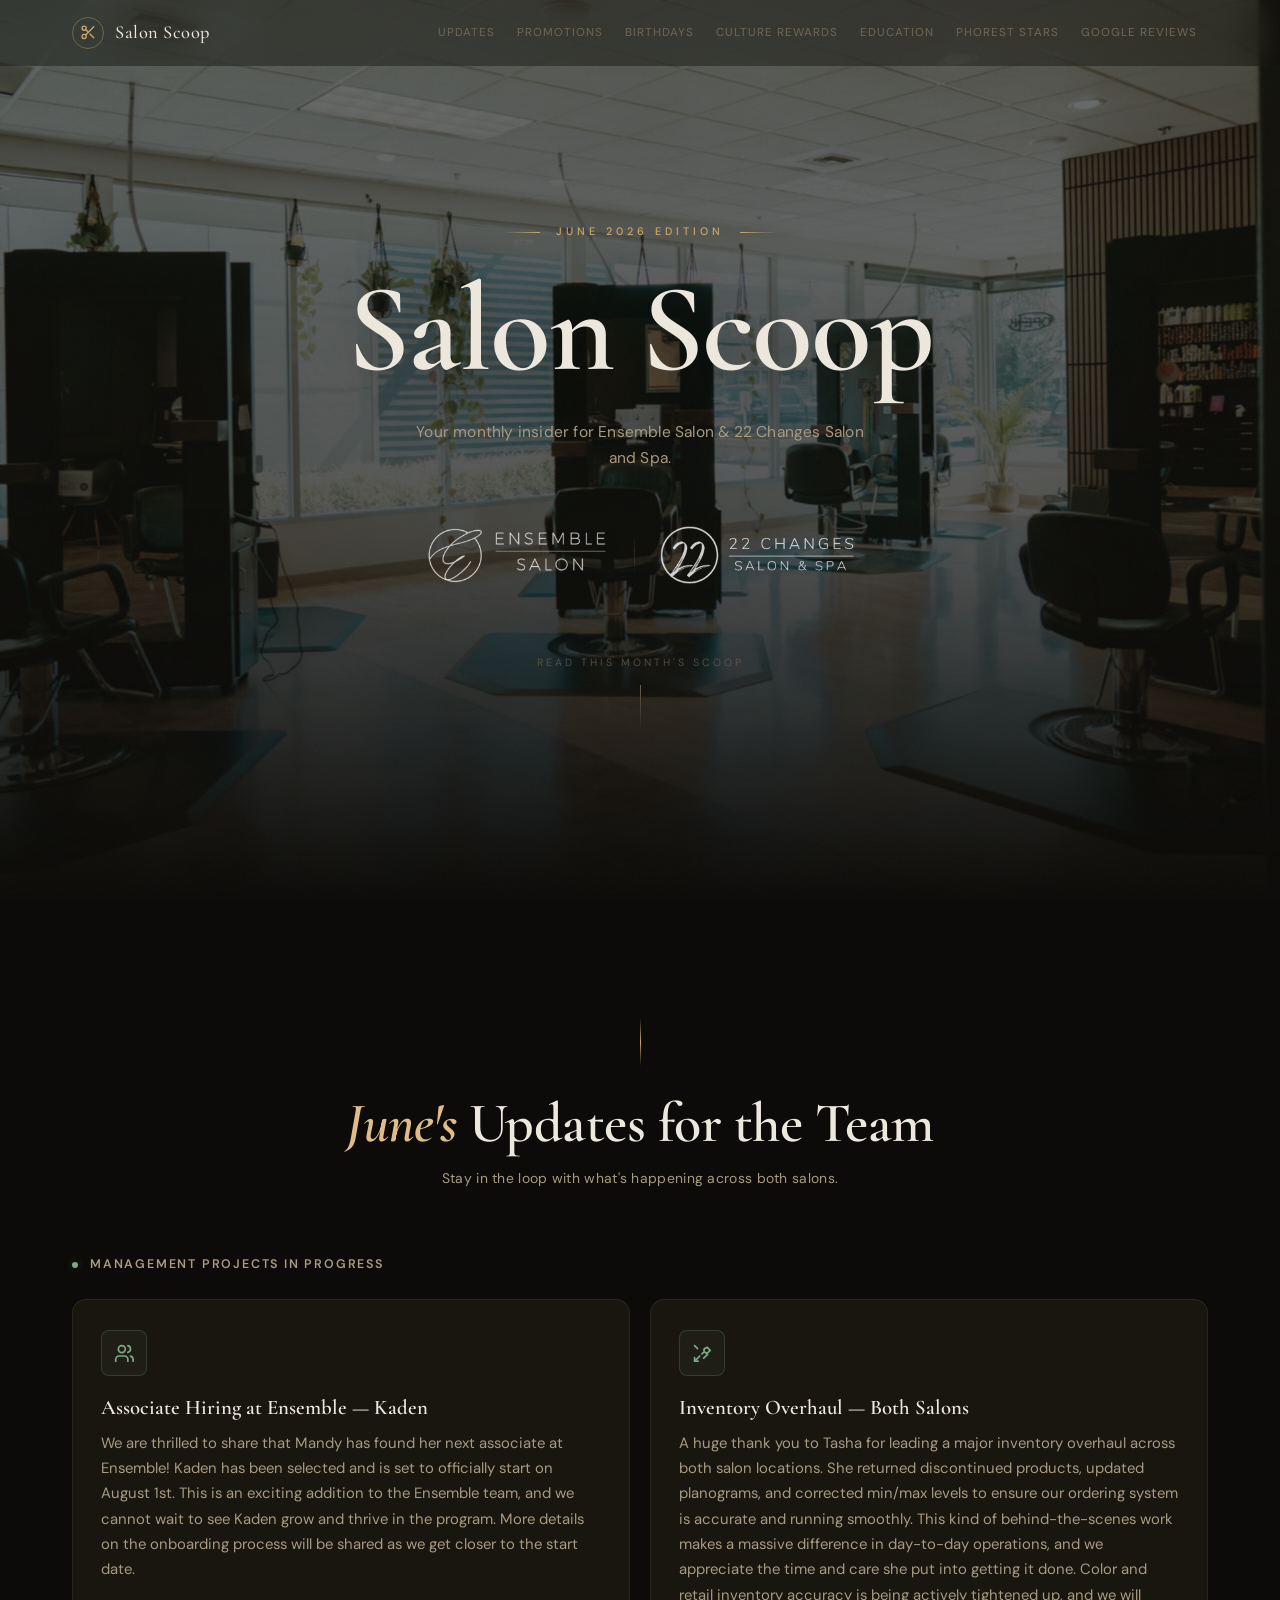
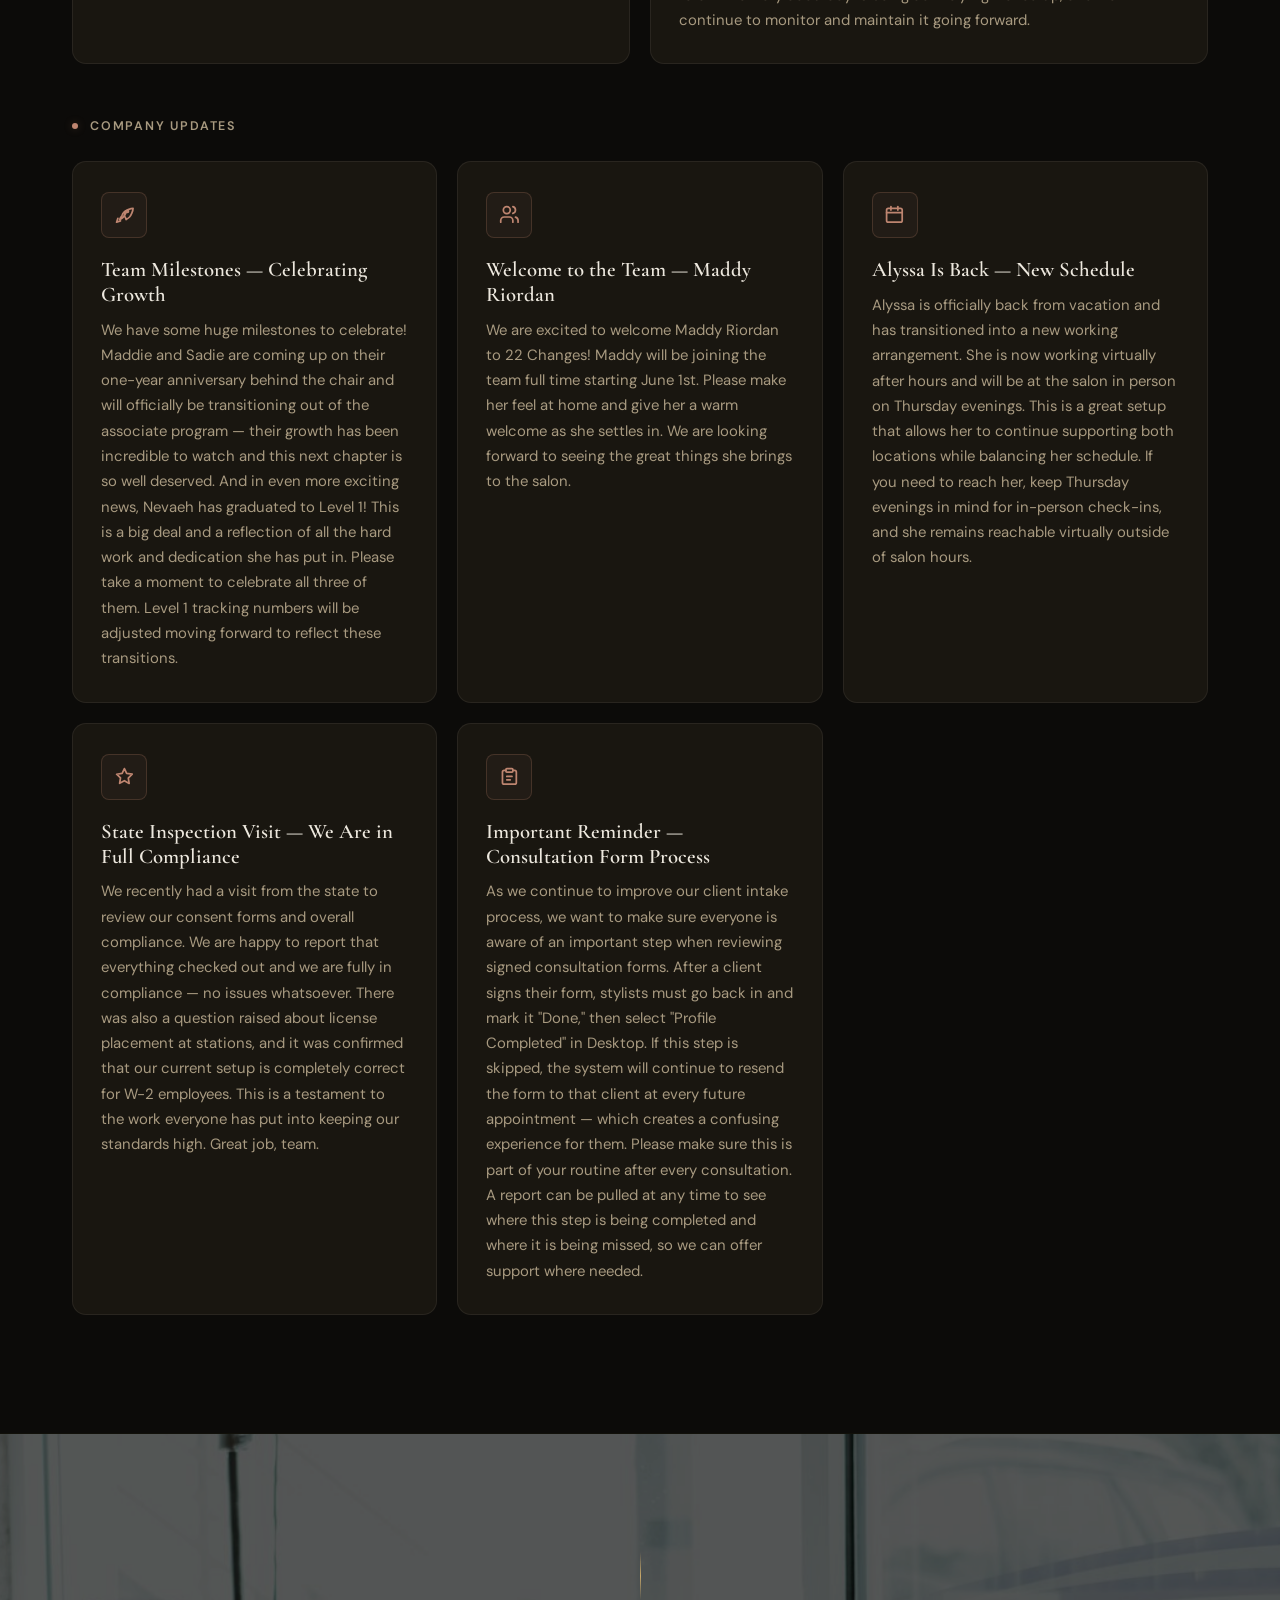
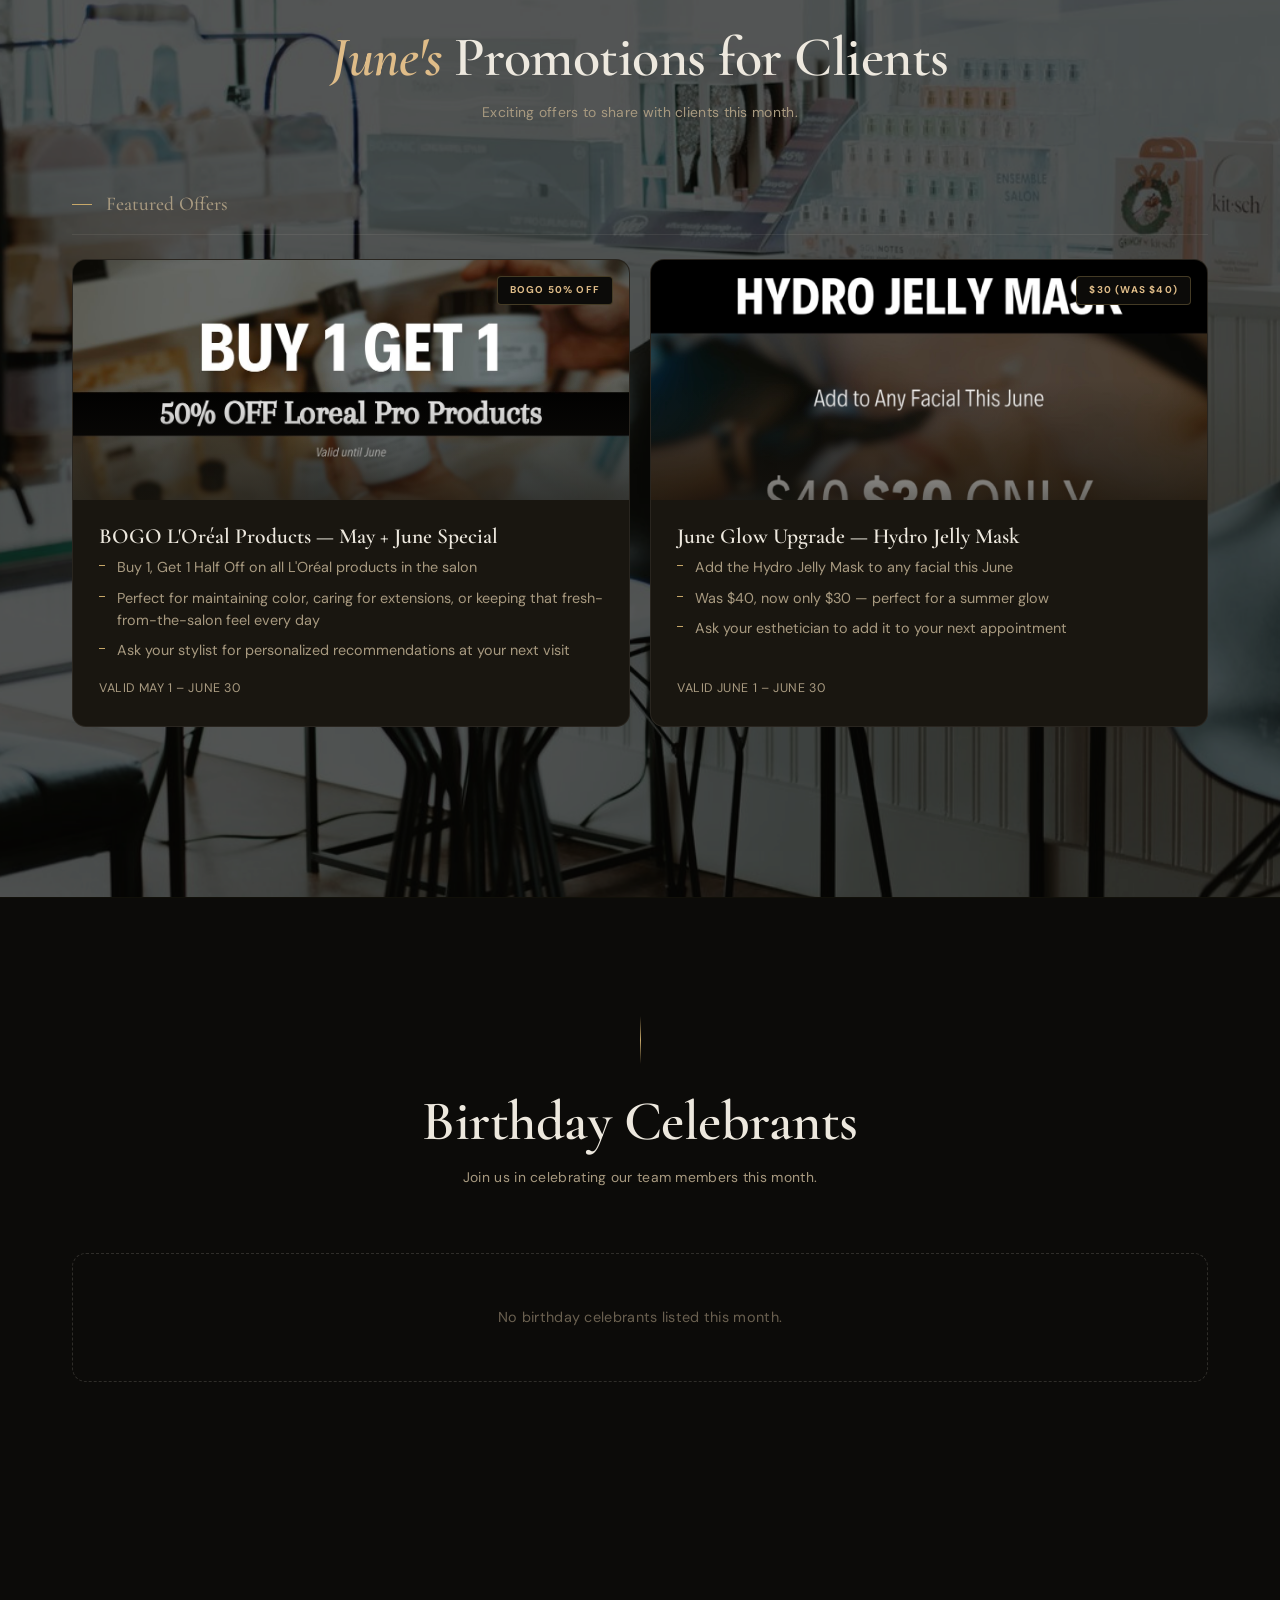
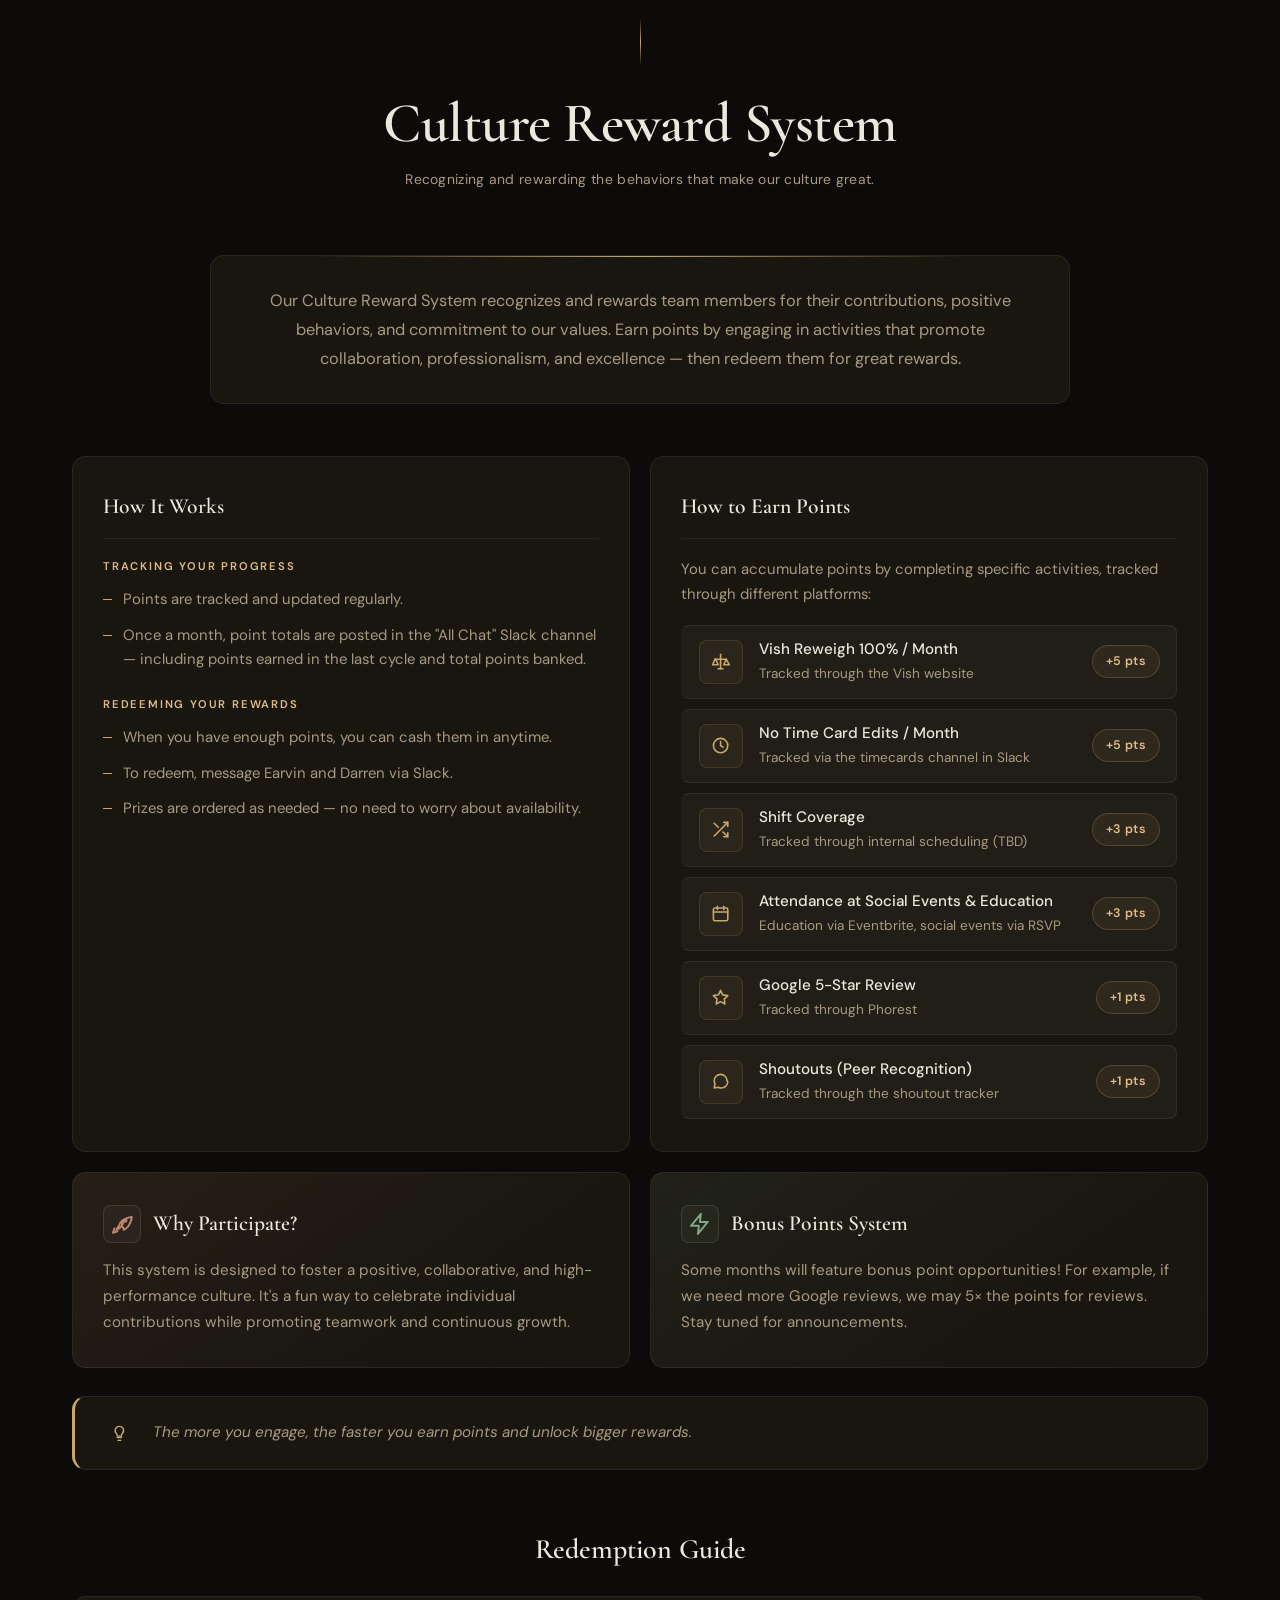
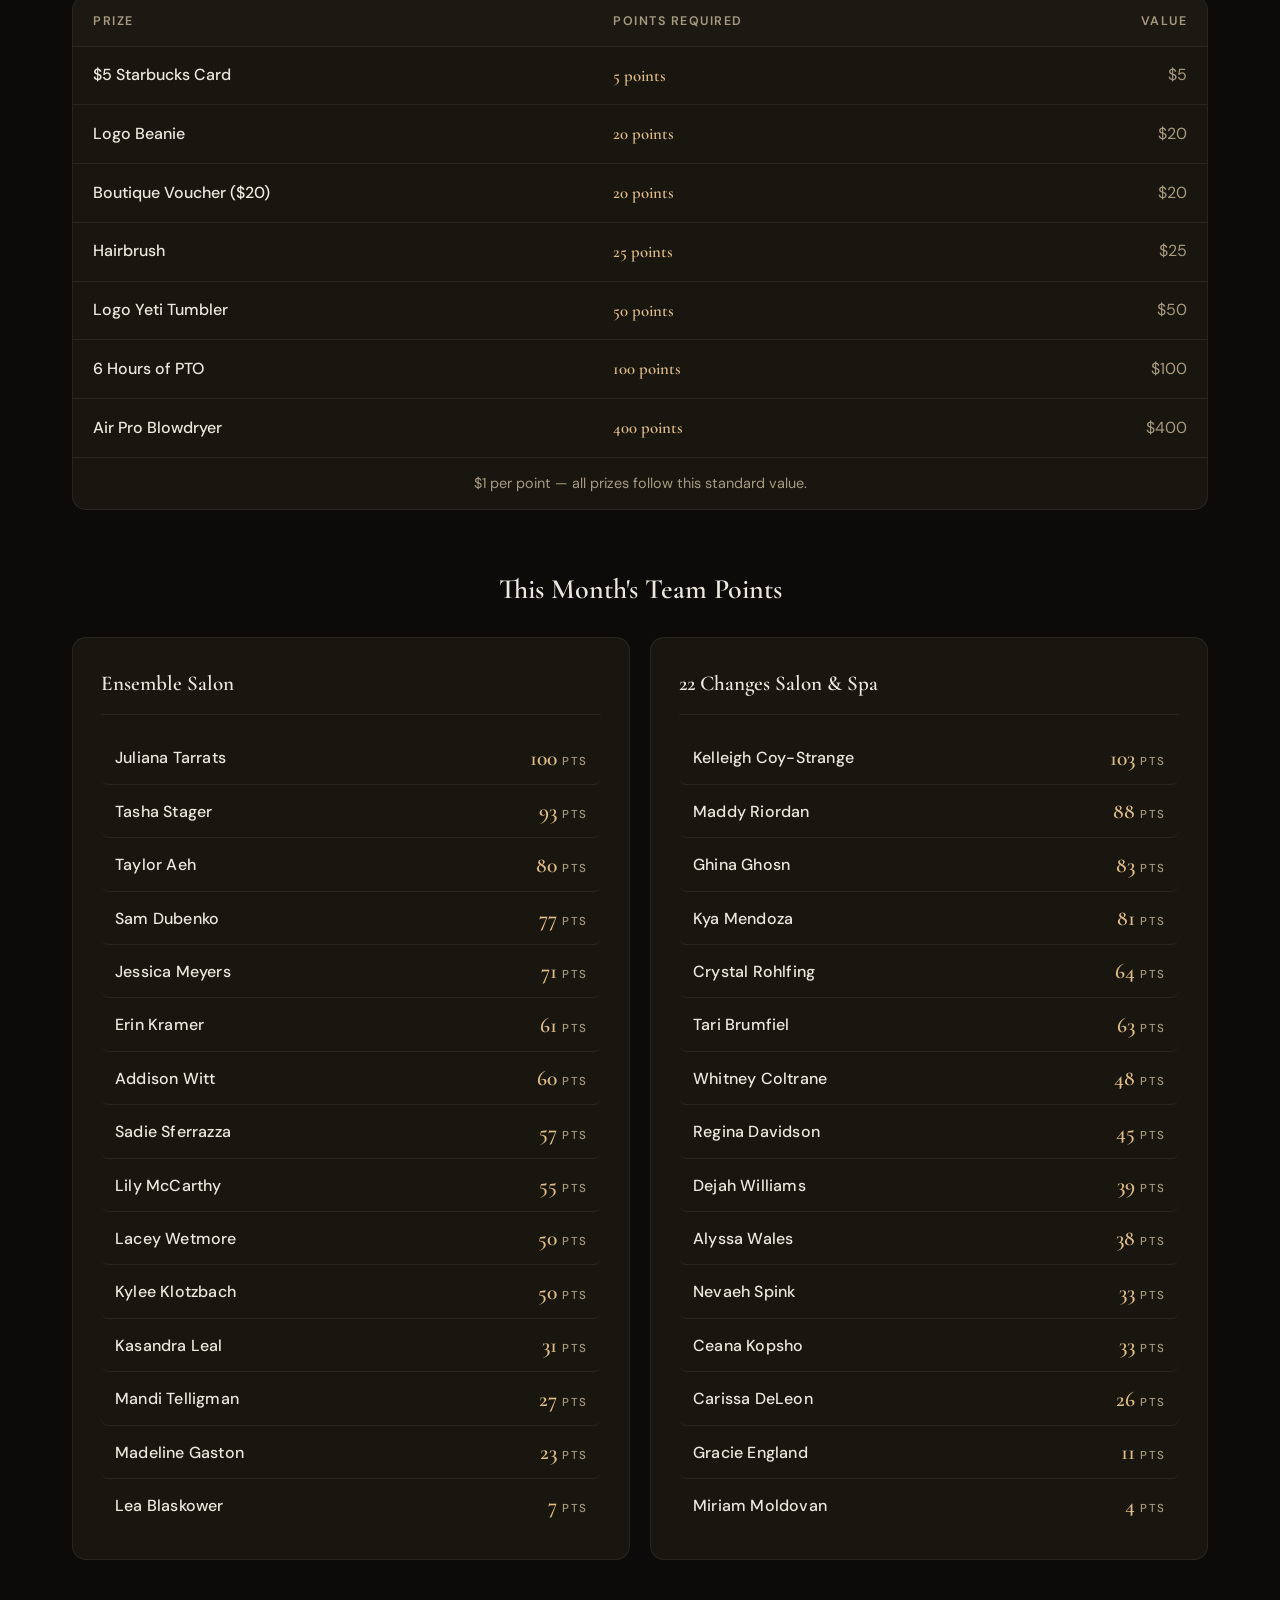
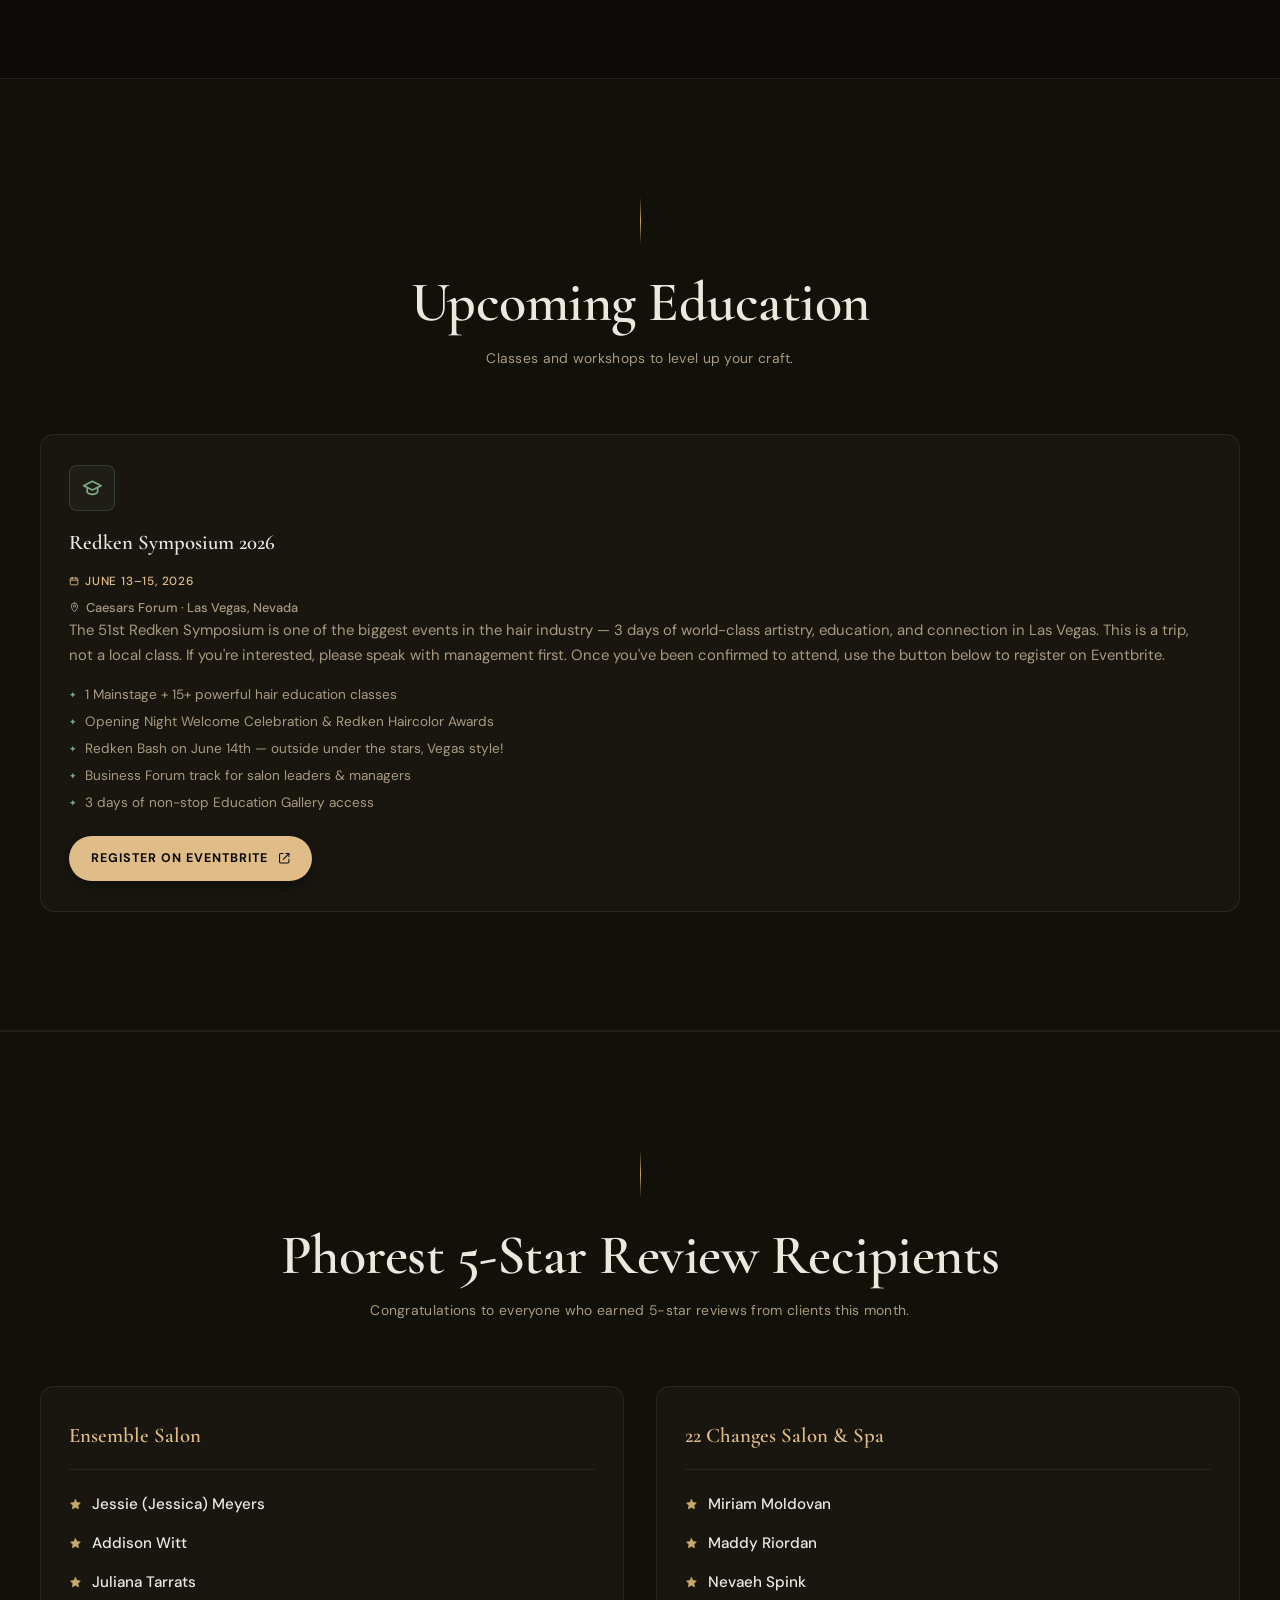
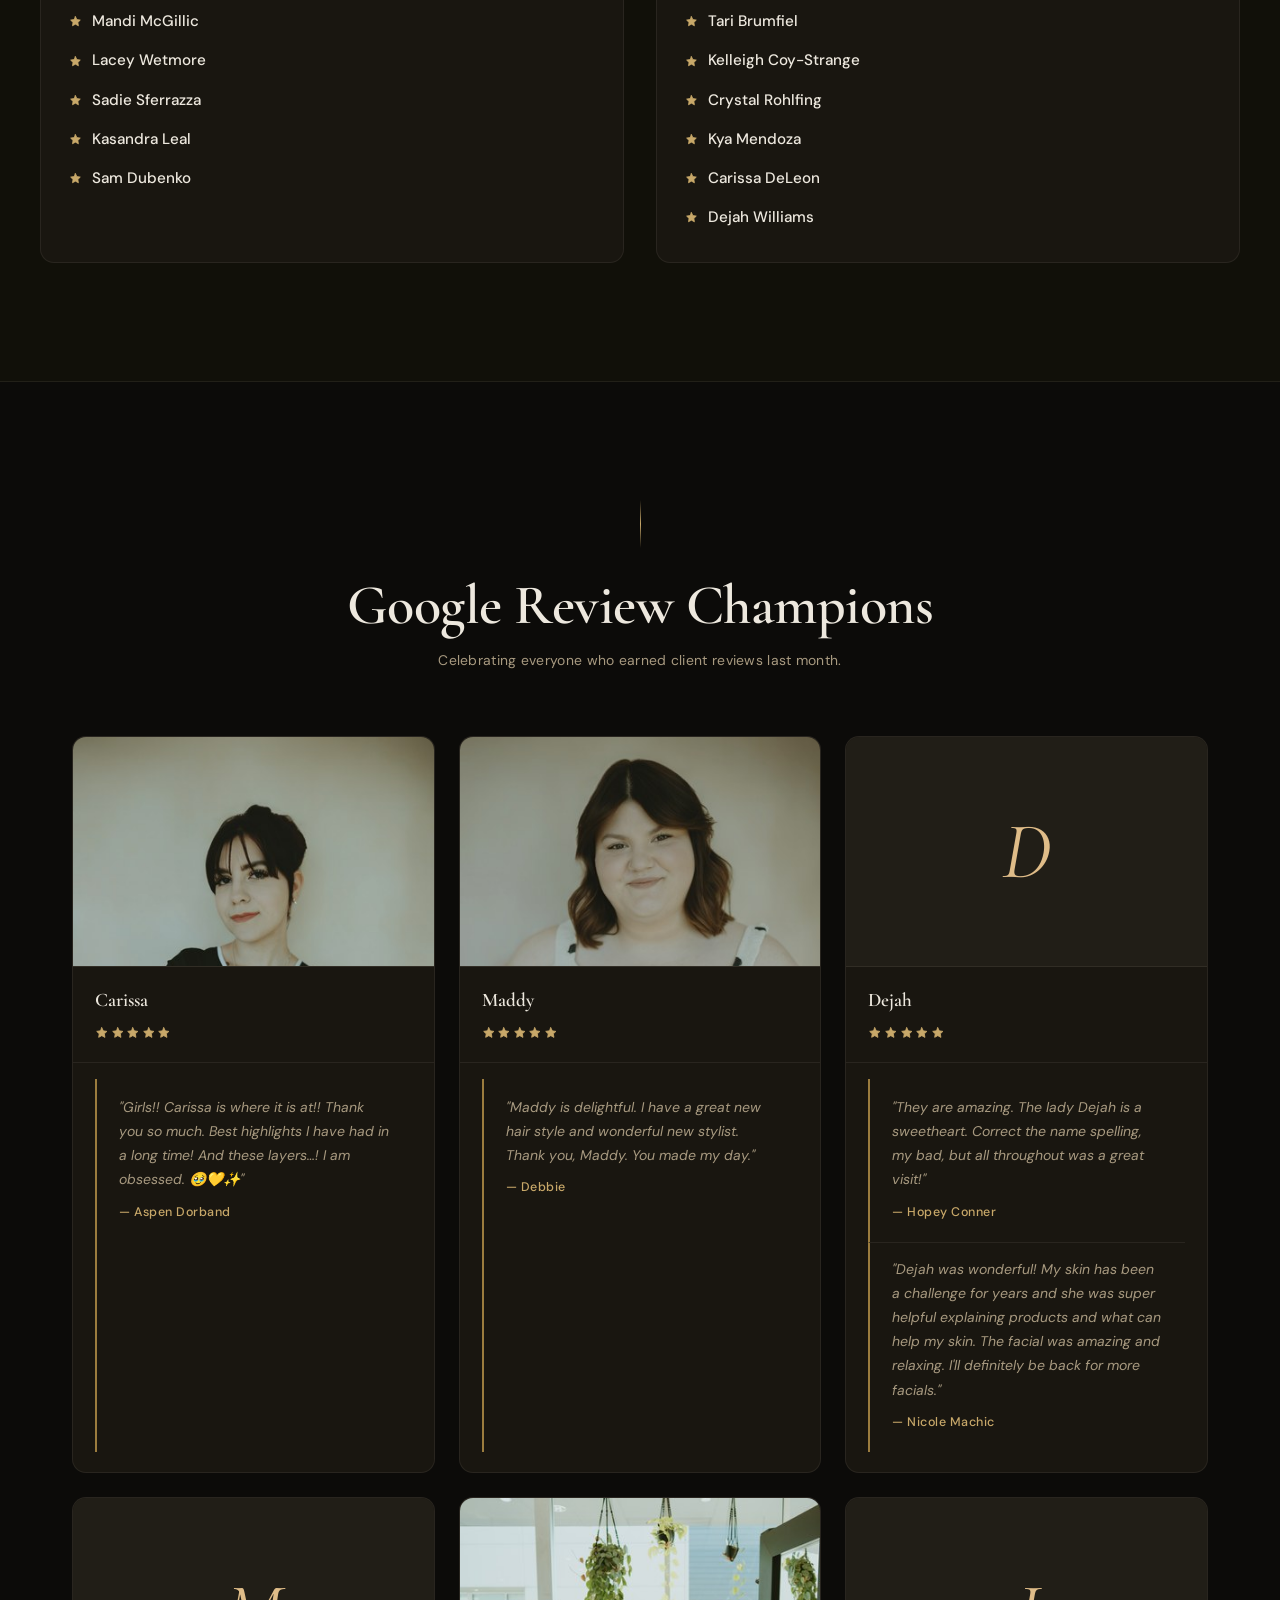
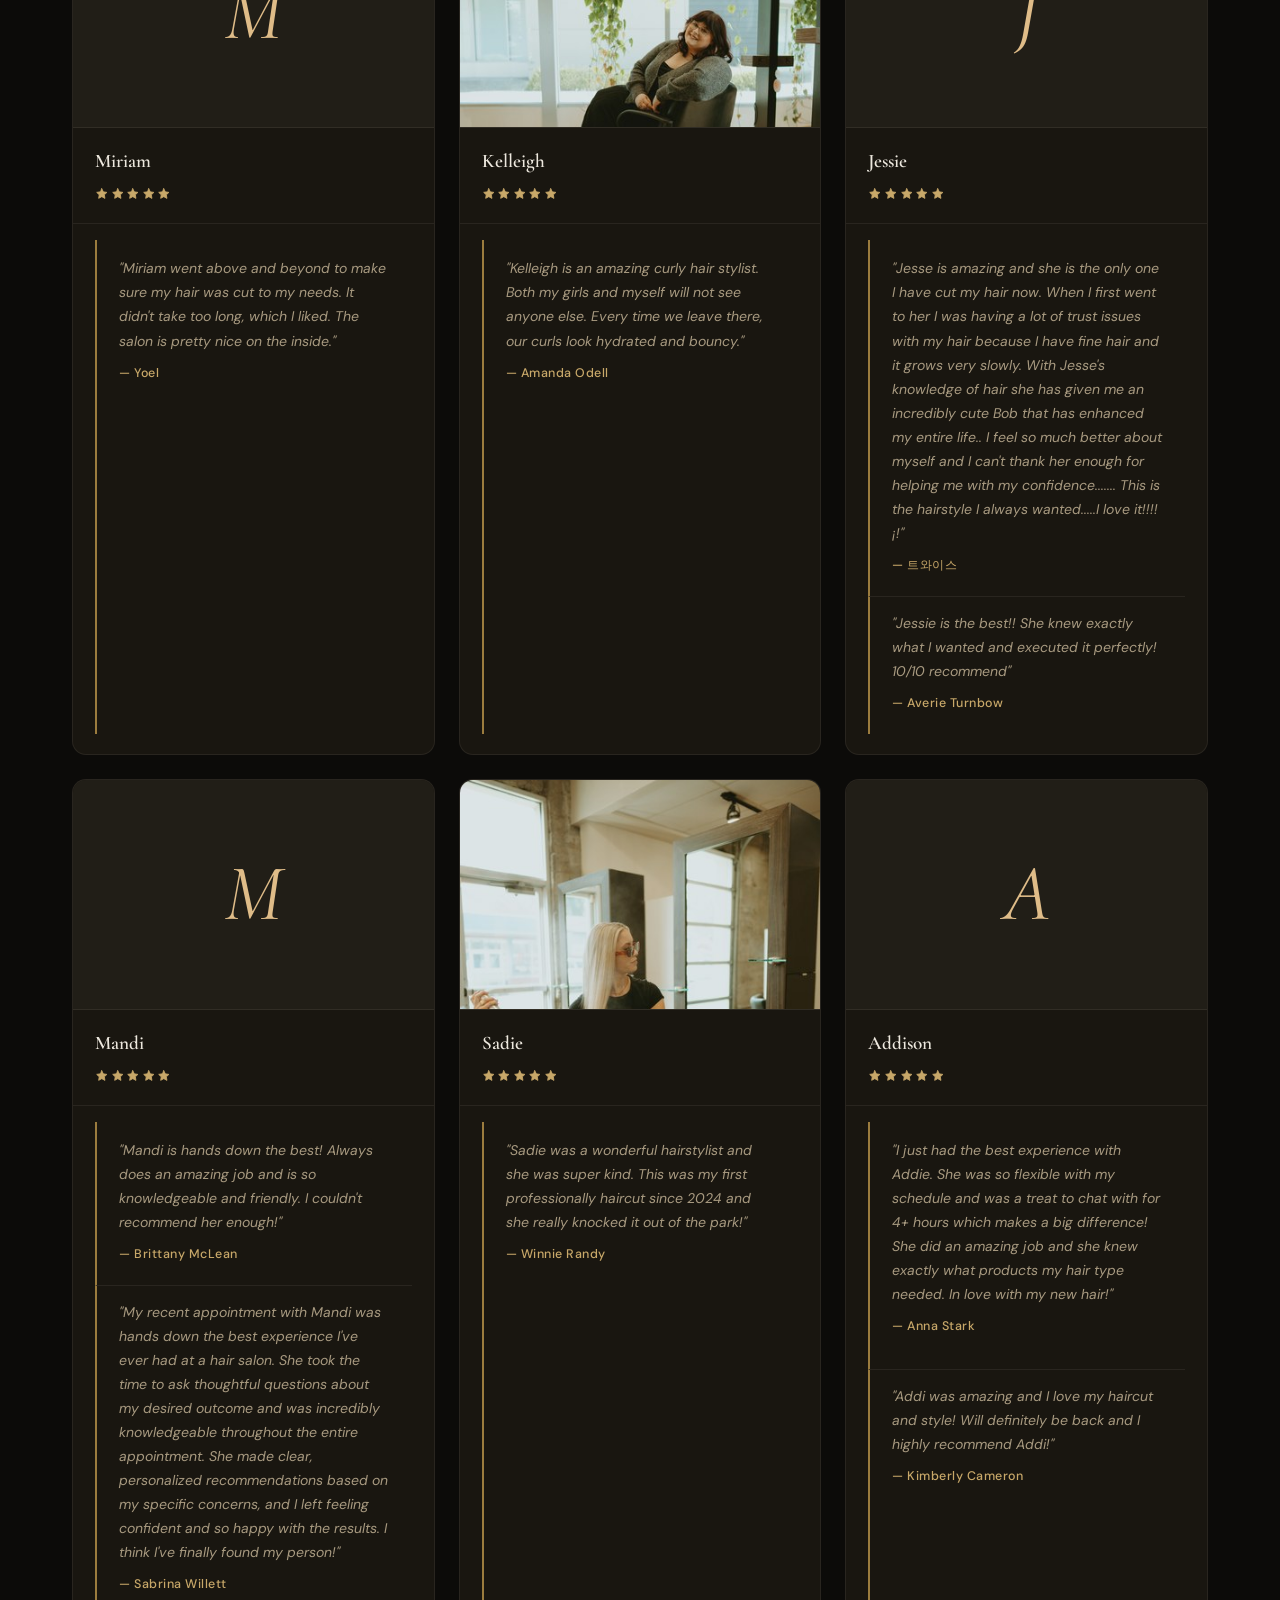
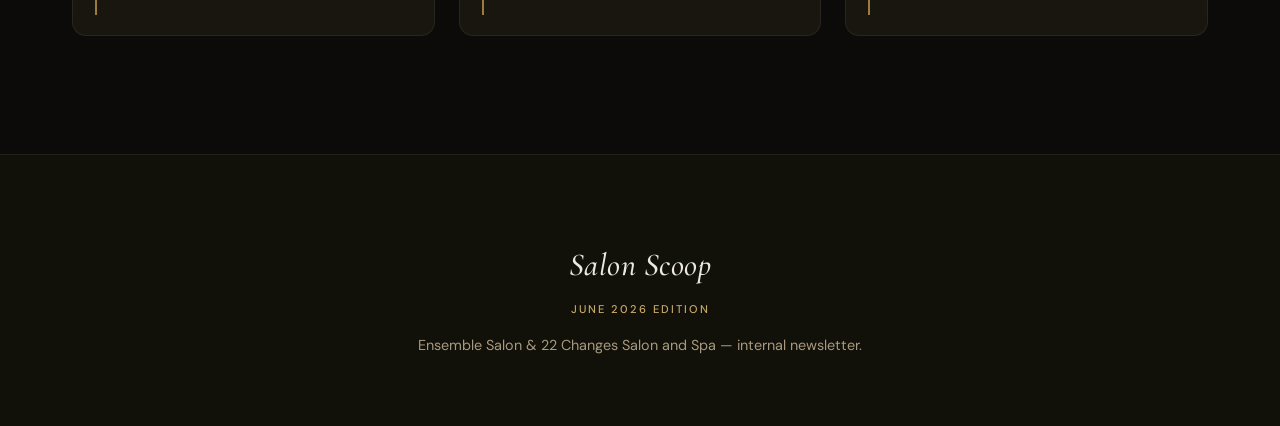
==== commit 913aba14: "Add Hydro Jelly Mask spa promo for June 22 Changes spa promotion: add the Hydro Jelly Mask to any fa" ====
--- a/index.html
+++ b/index.html
@@ -12,7 +12,7 @@
     href="https://fonts.googleapis.com/css2?family=Cormorant+Garamond:ital,wght@0,400;0,500;0,600;0,700;1,400;1,500;1,600;1,700&family=DM+Sans:opsz,wght@9..40,300;9..40,400;9..40,500;9..40,600;9..40,700&display=swap"
     rel="stylesheet"
   />
-  <link rel="stylesheet" href="styles.css?v=17" />
+  <link rel="stylesheet" href="styles.css?v=19" />
 </head>
 <body>
   <div class="scroll-progress" id="scrollProgress" aria-hidden="true"></div>
@@ -224,7 +224,7 @@
     <p class="footer__note">Ensemble Salon &amp; 22 Changes Salon and Spa — internal newsletter.</p>
   </footer>
 
-  <script src="content/current.js?v=17"></script>
-  <script src="script.js?v=17"></script>
+  <script src="content/current.js?v=19"></script>
+  <script src="script.js?v=19"></script>
 </body>
 </html>
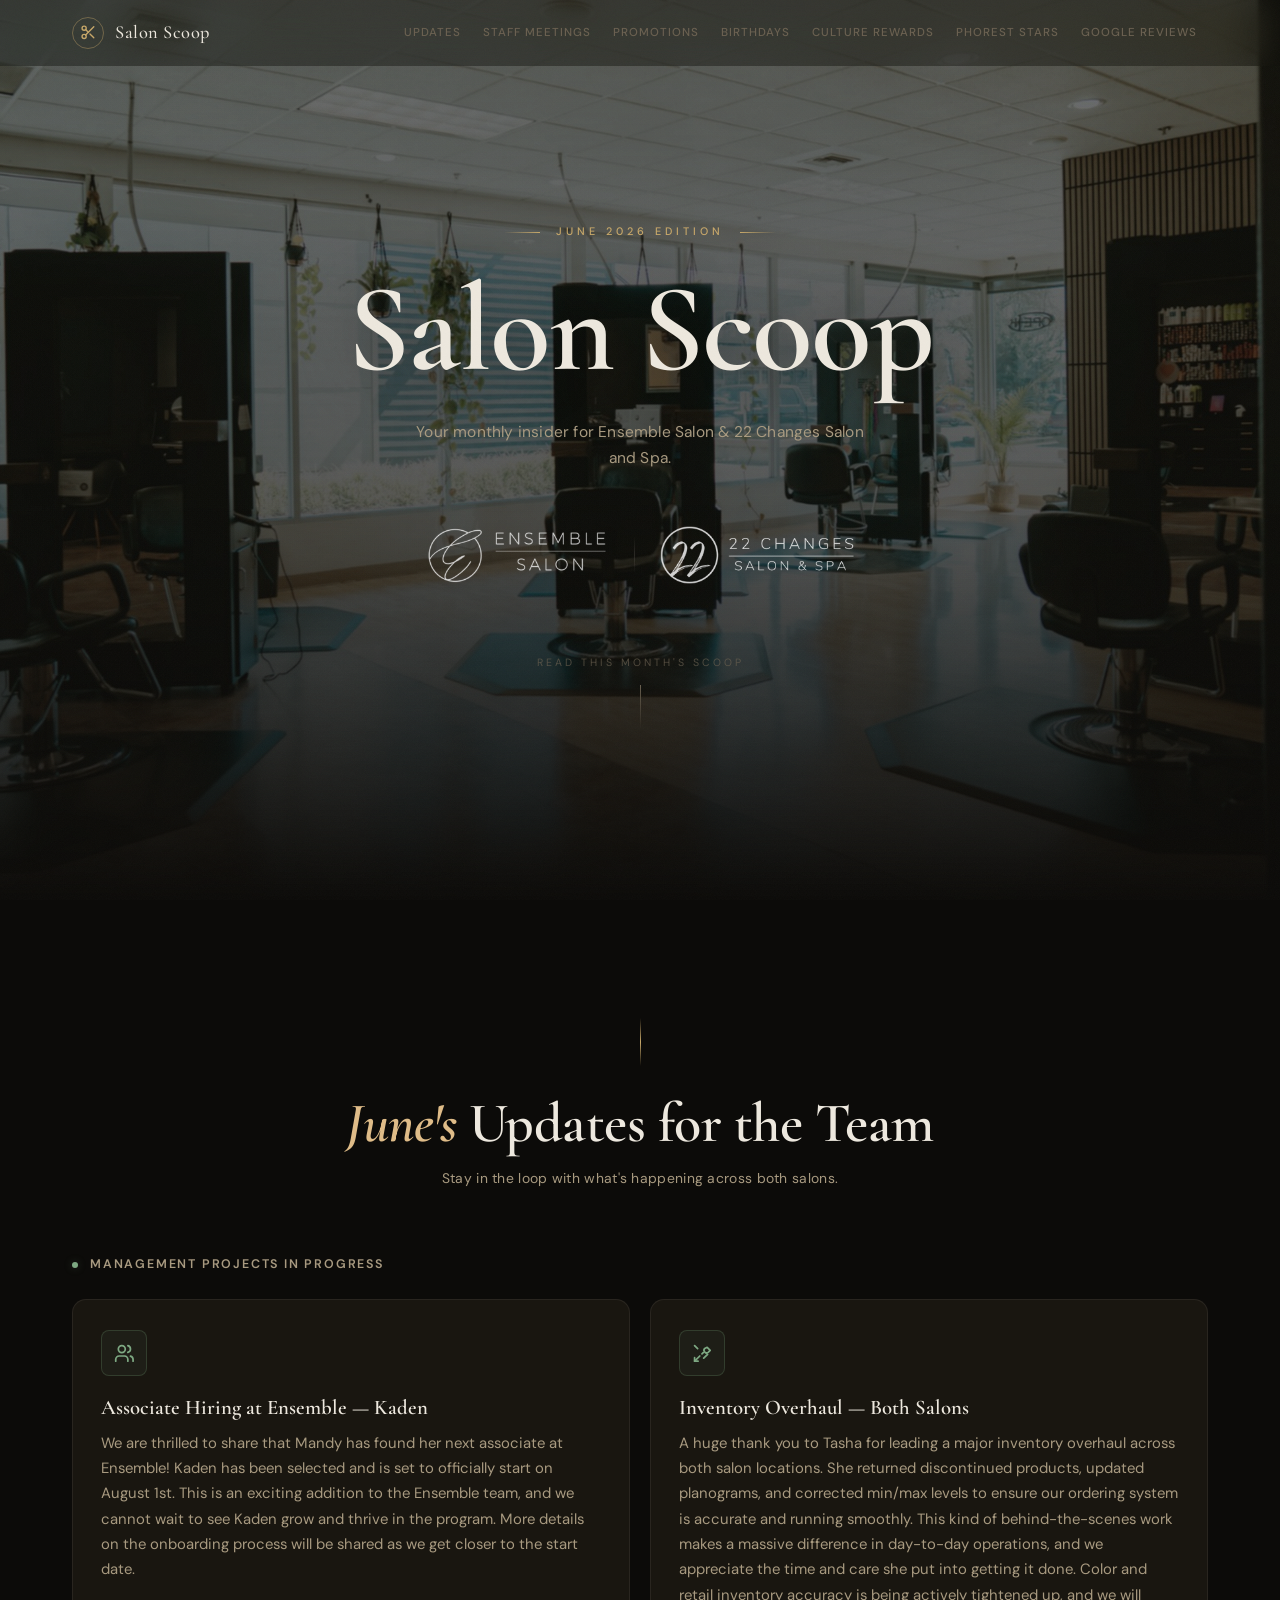
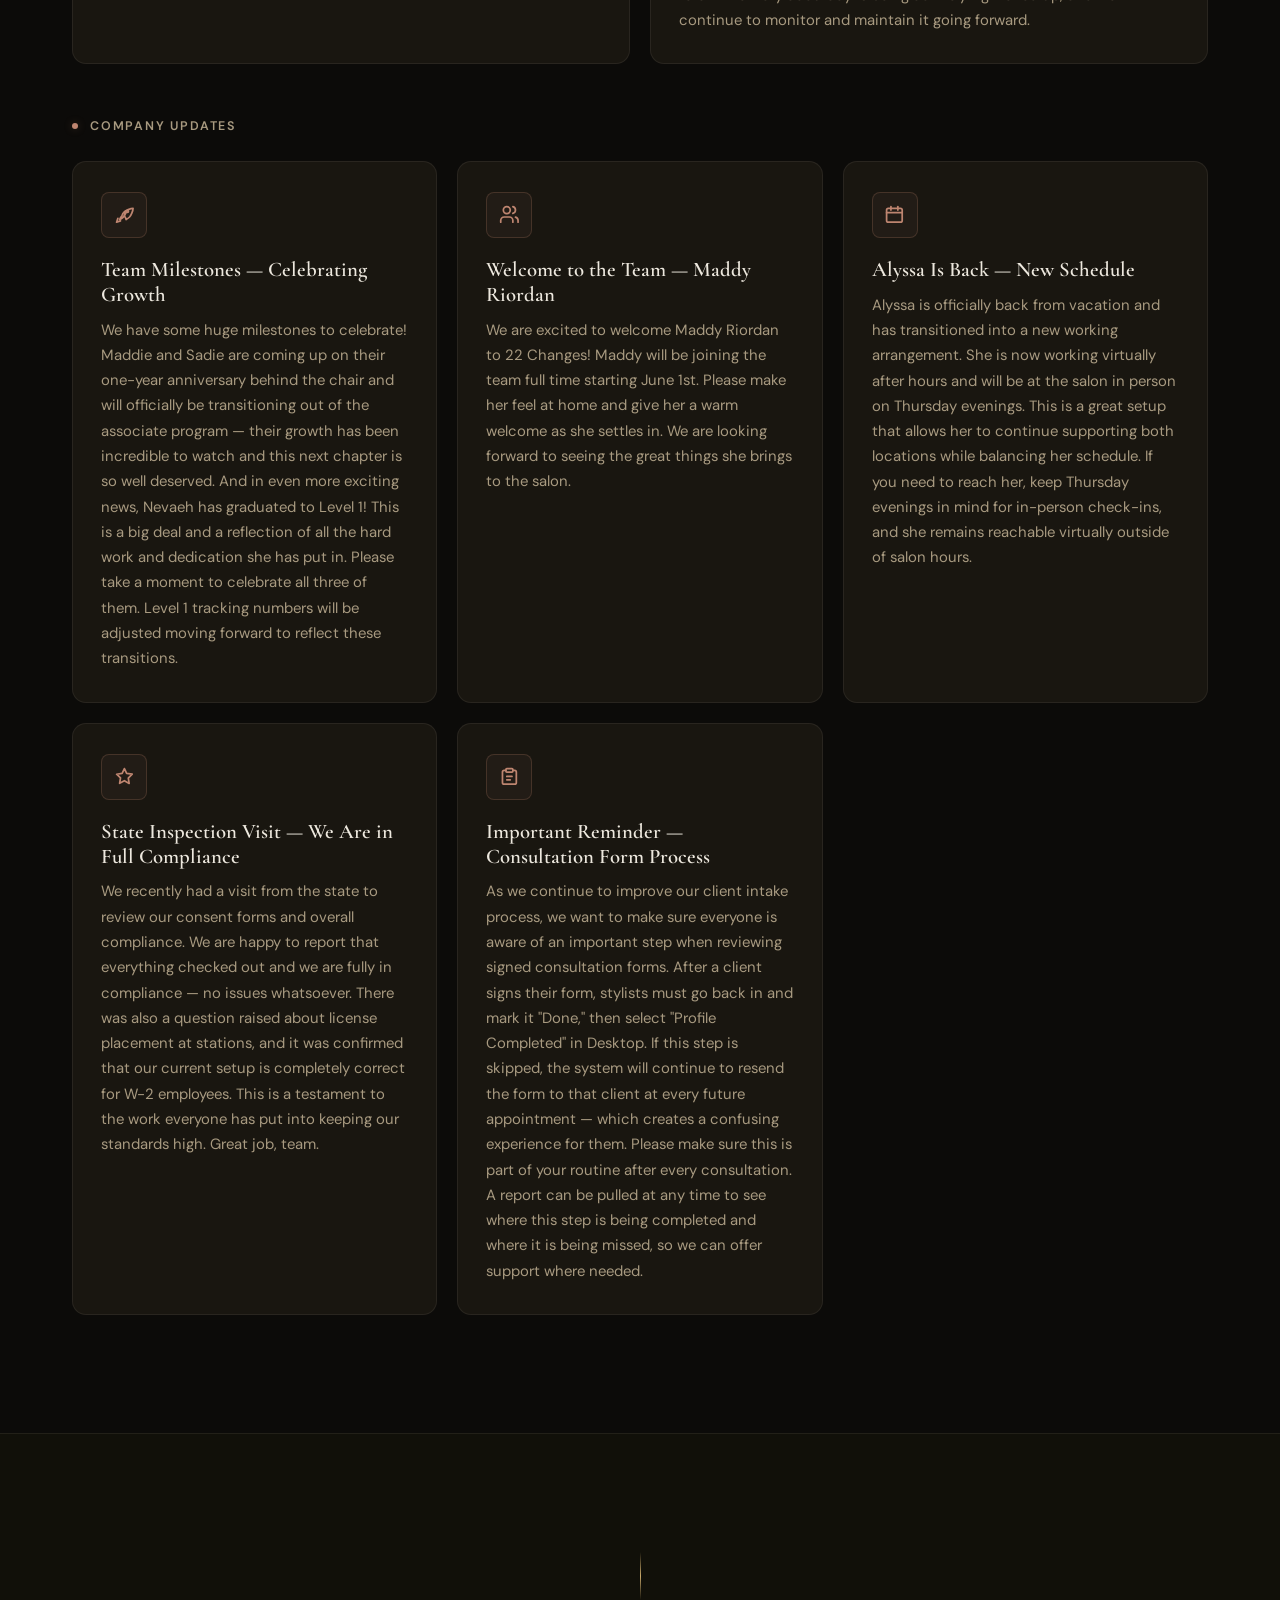
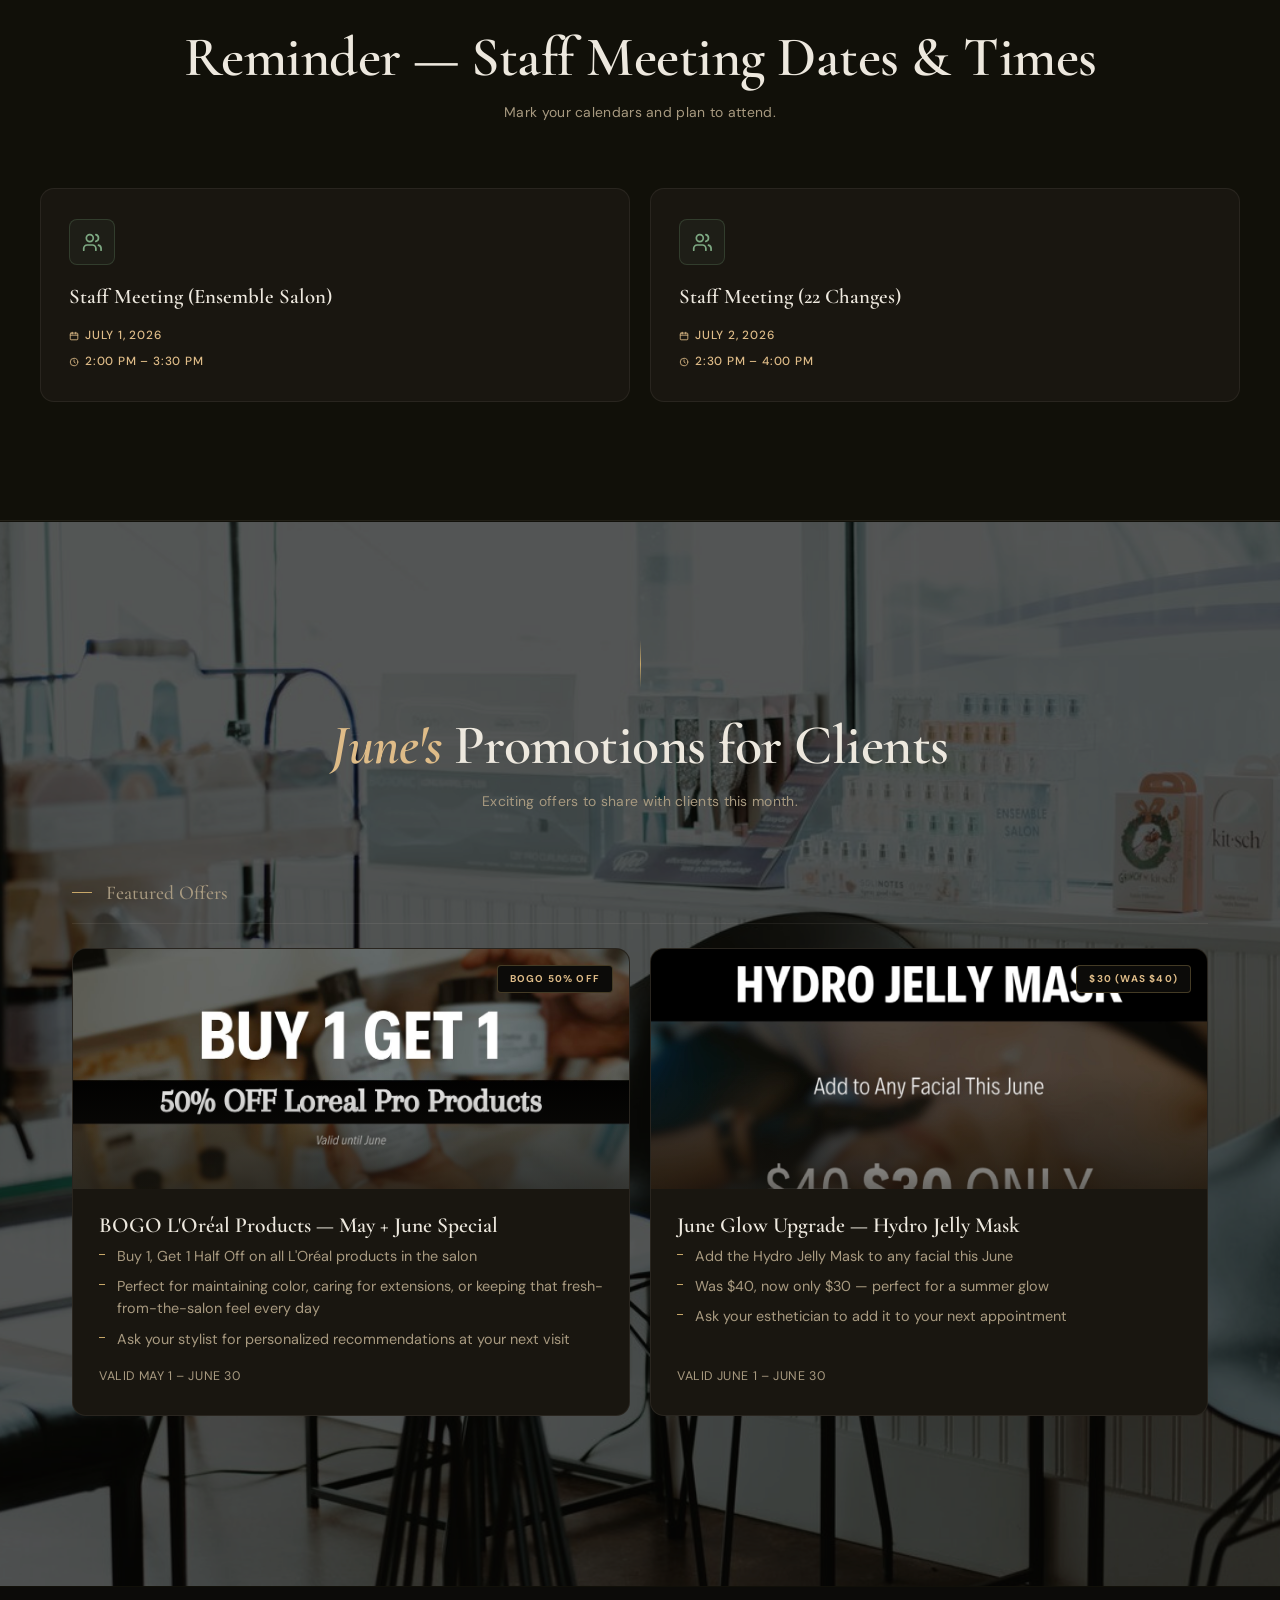
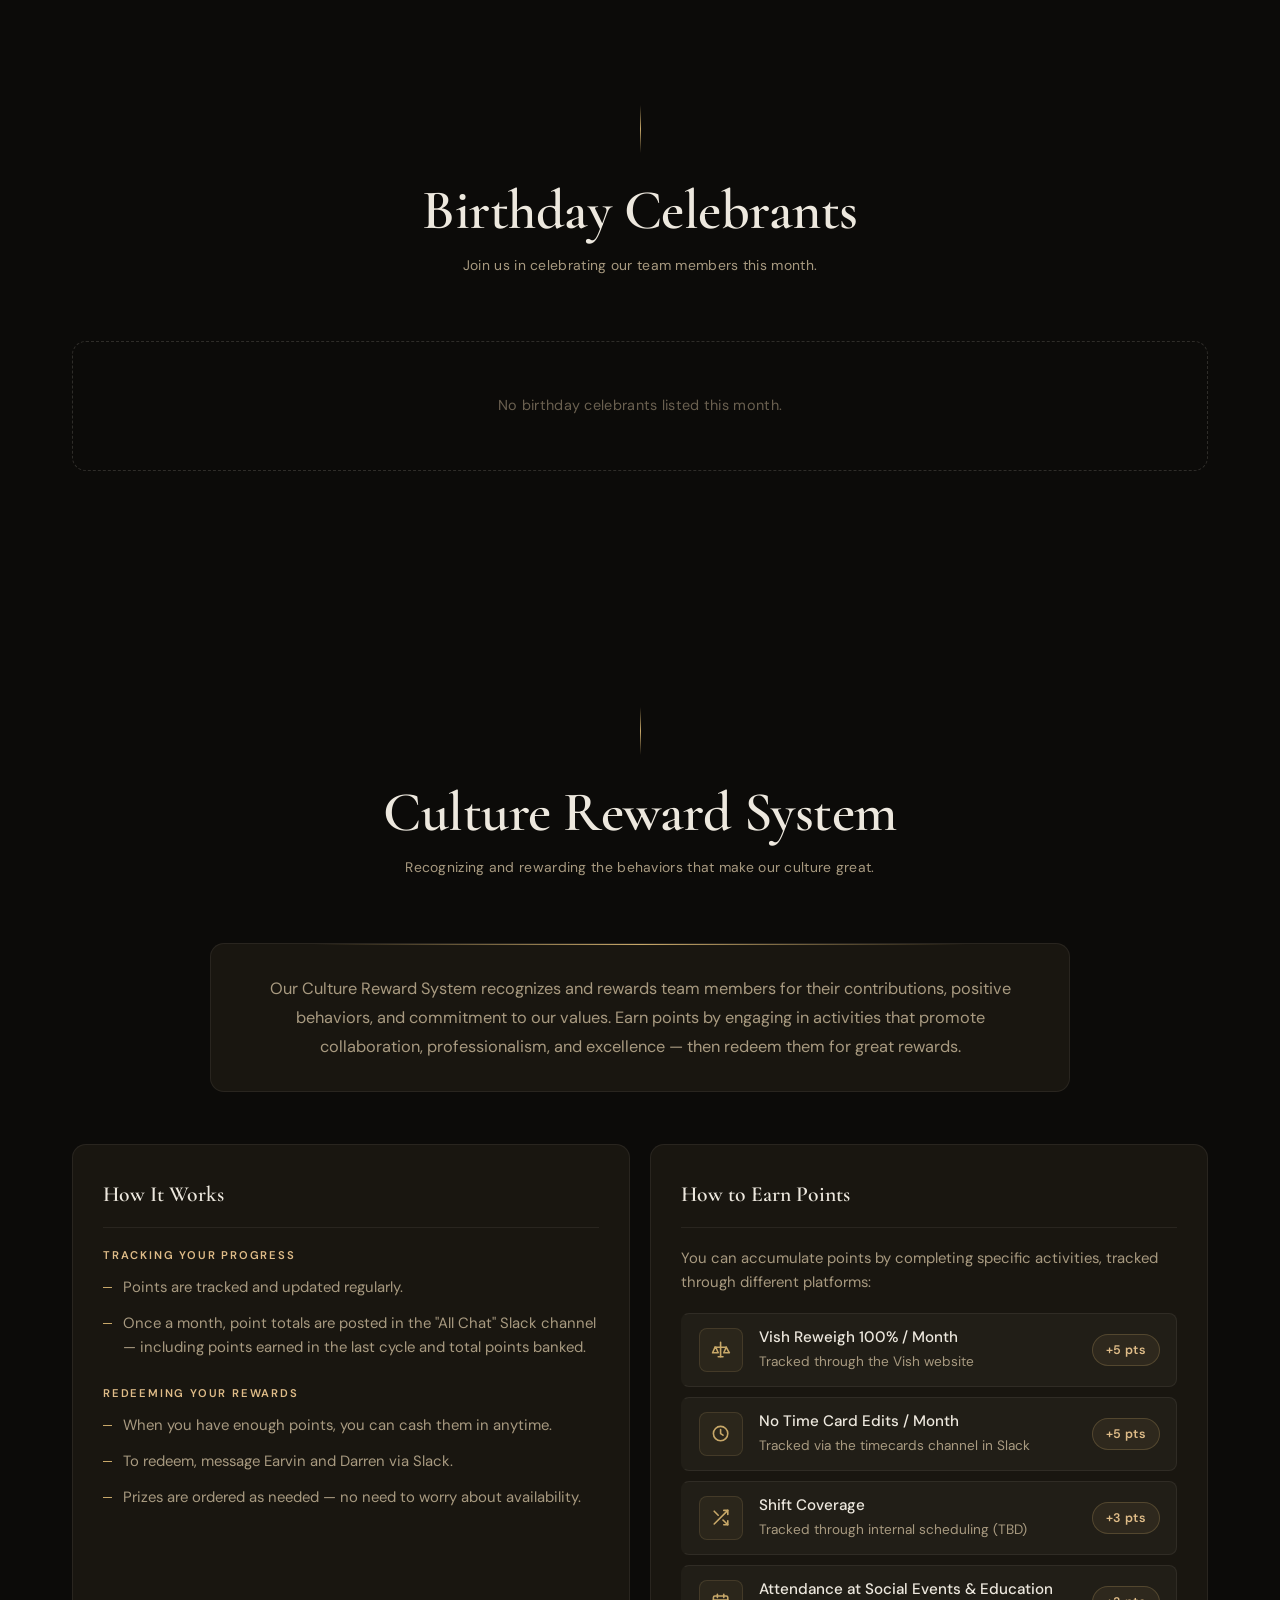
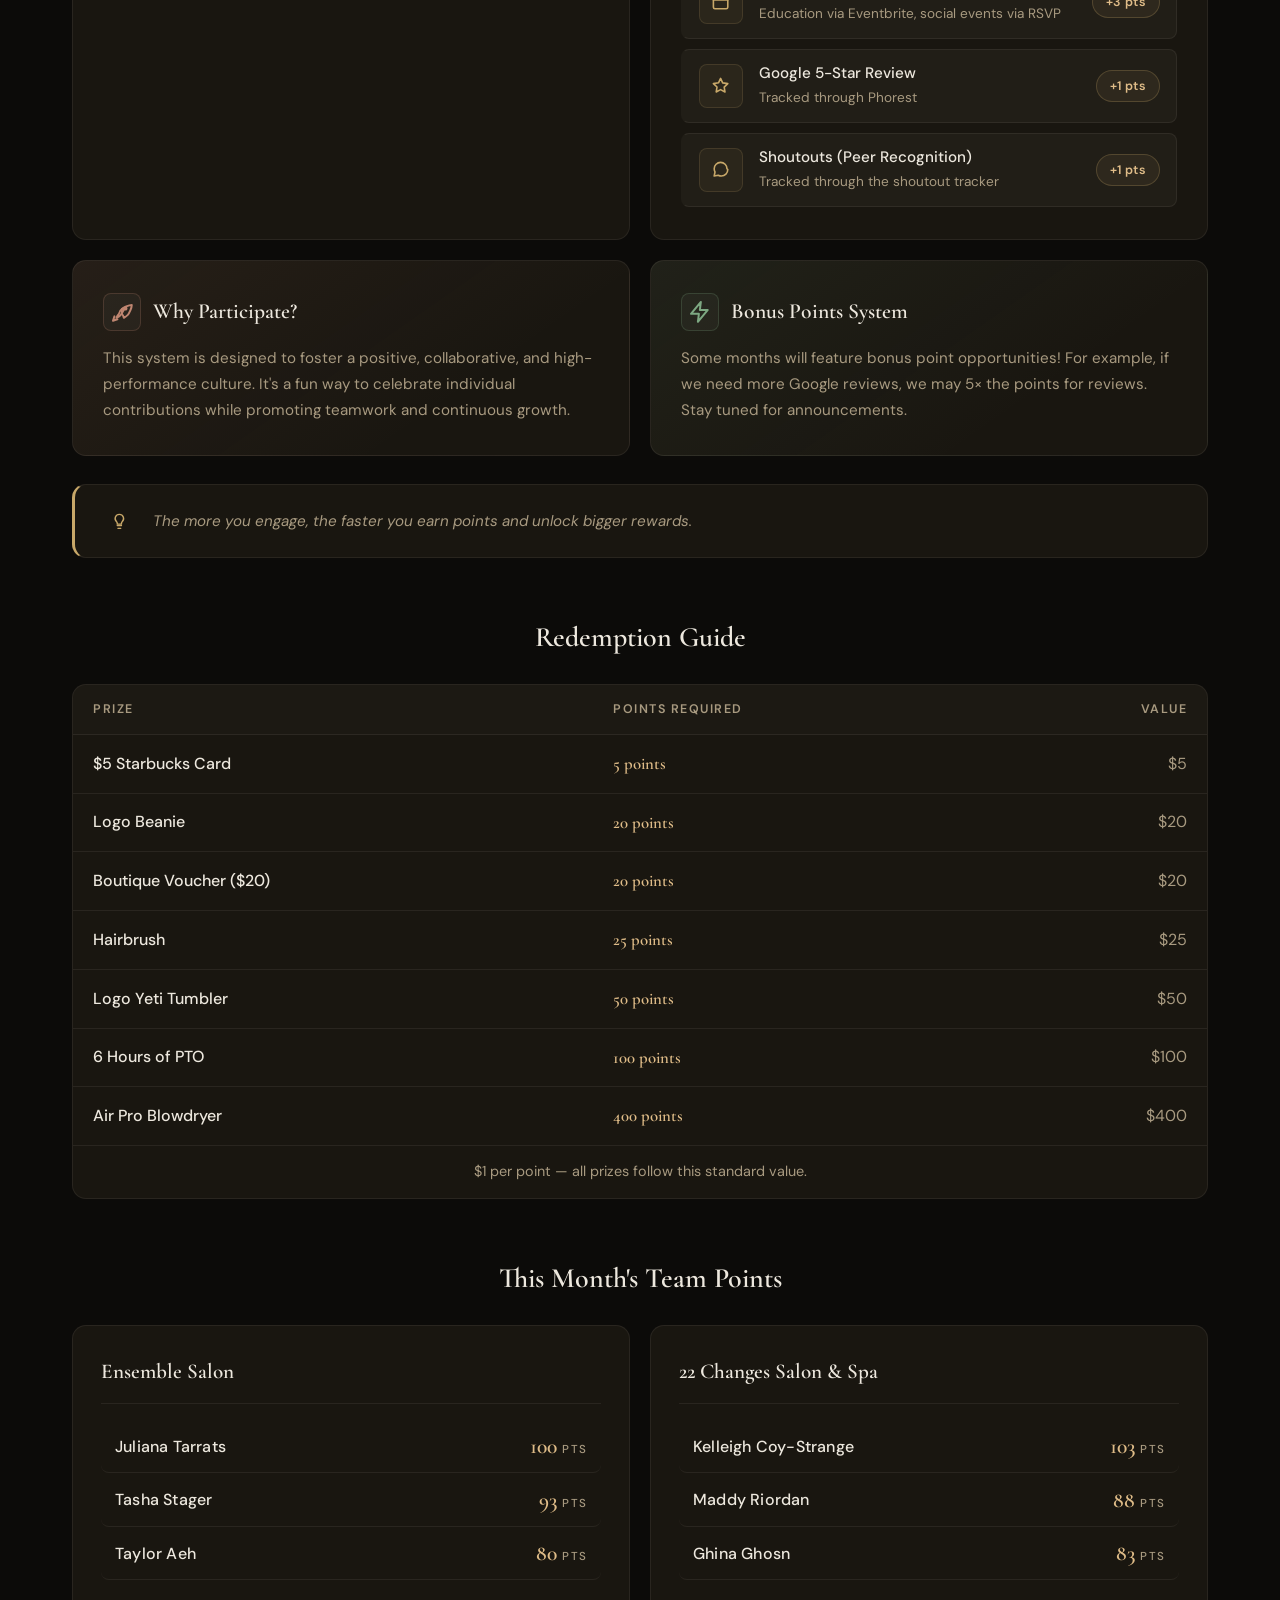
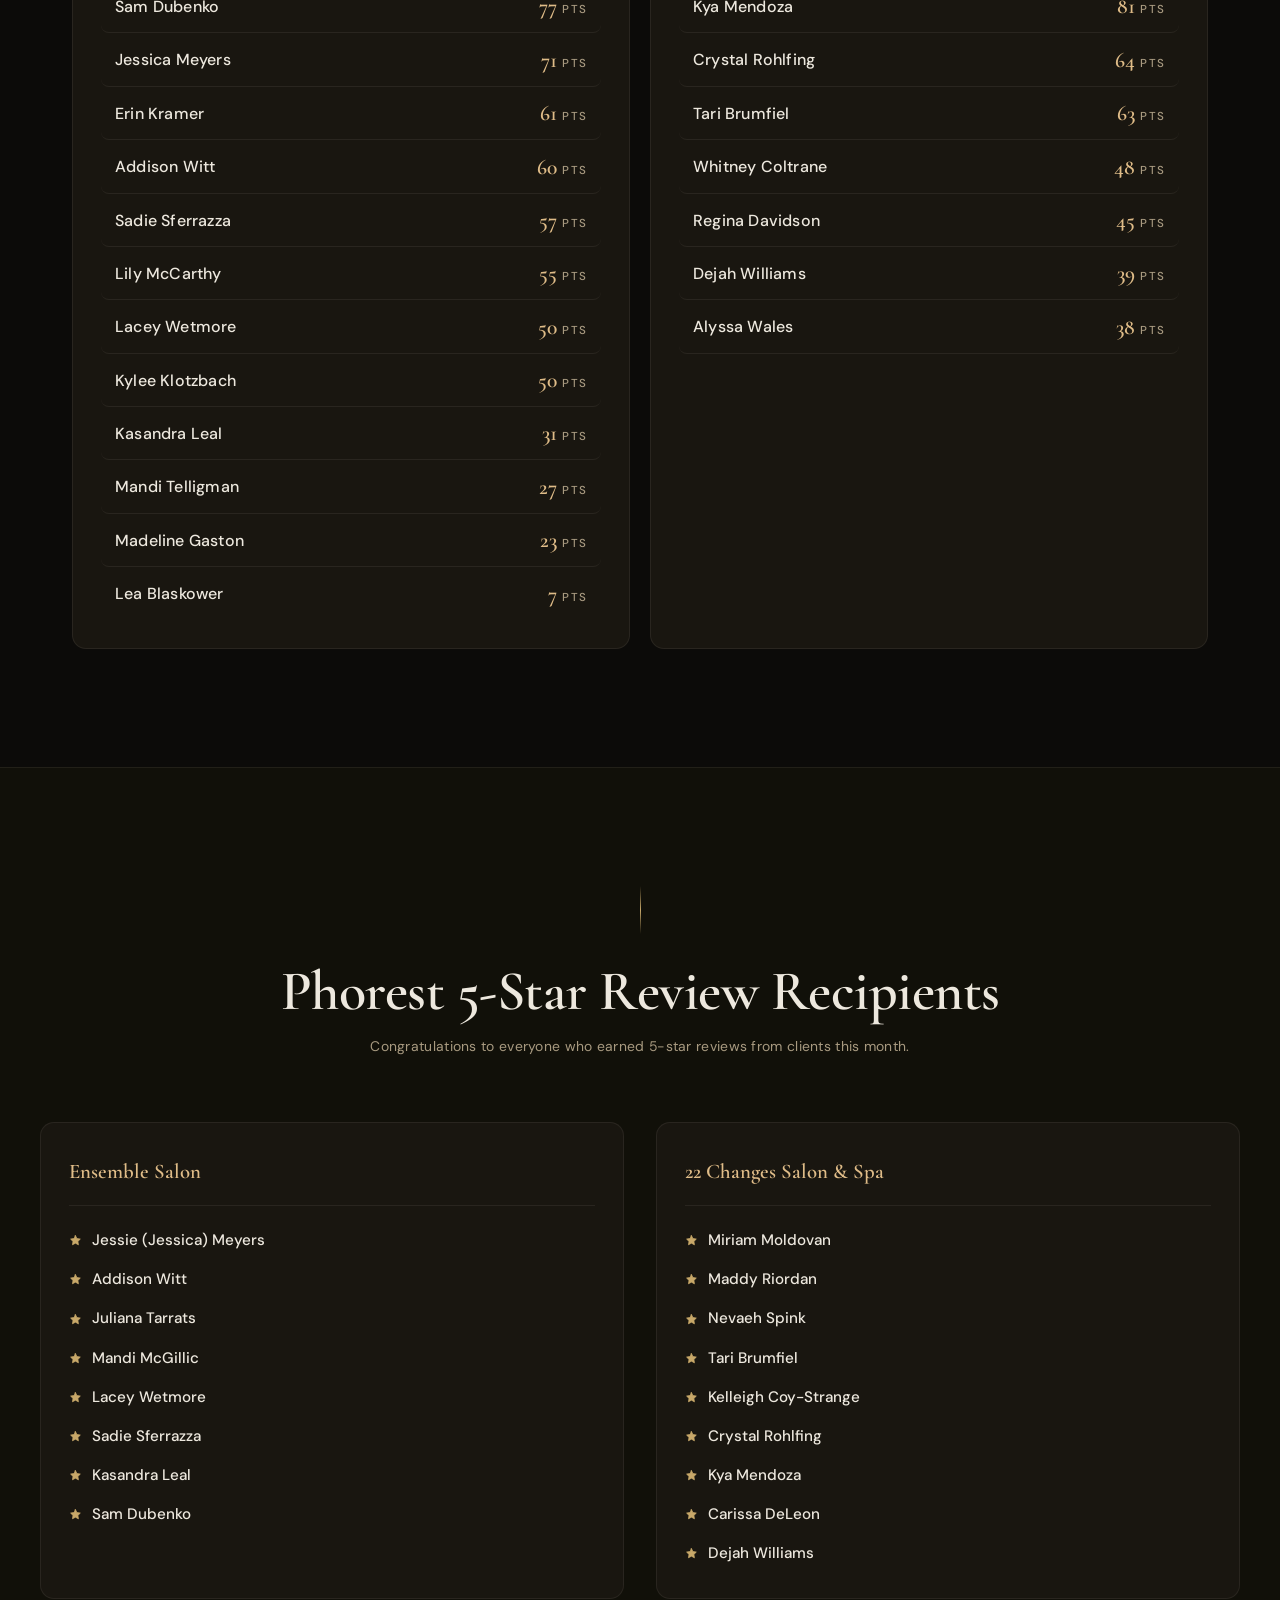
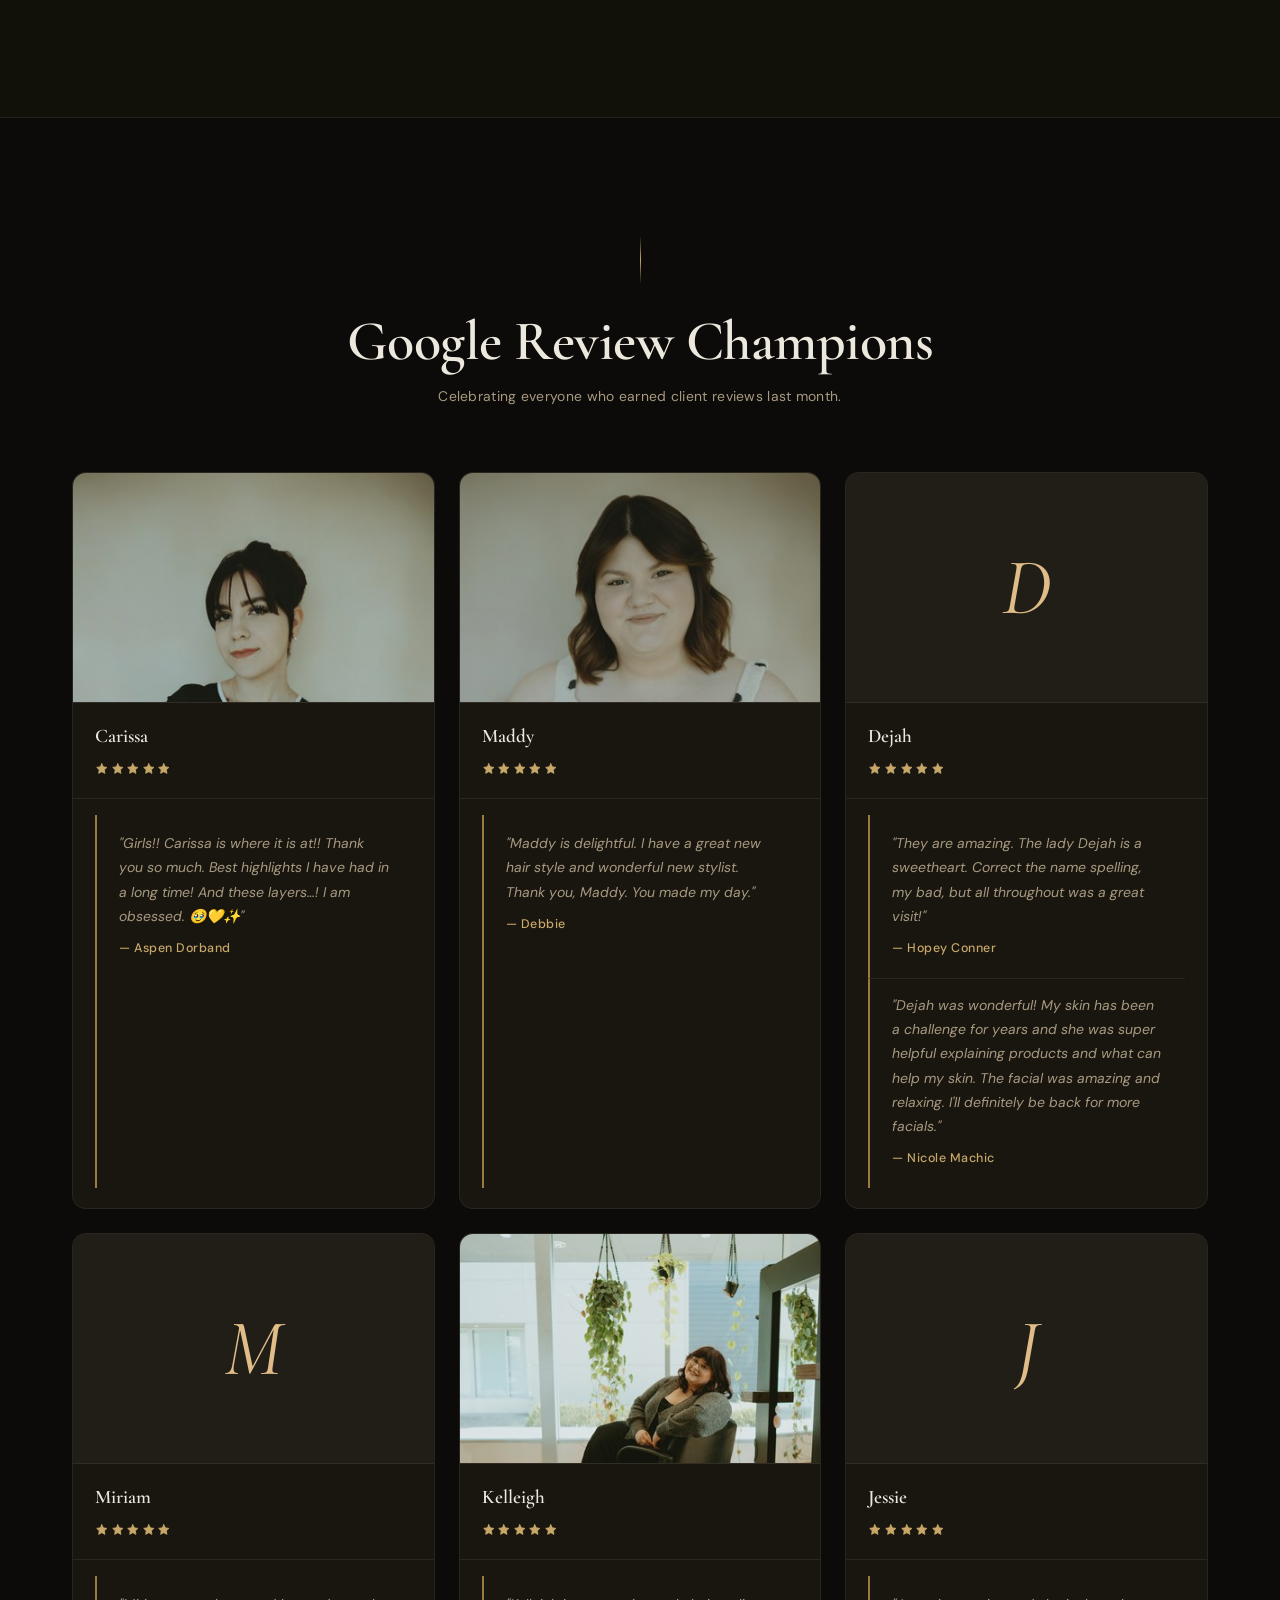
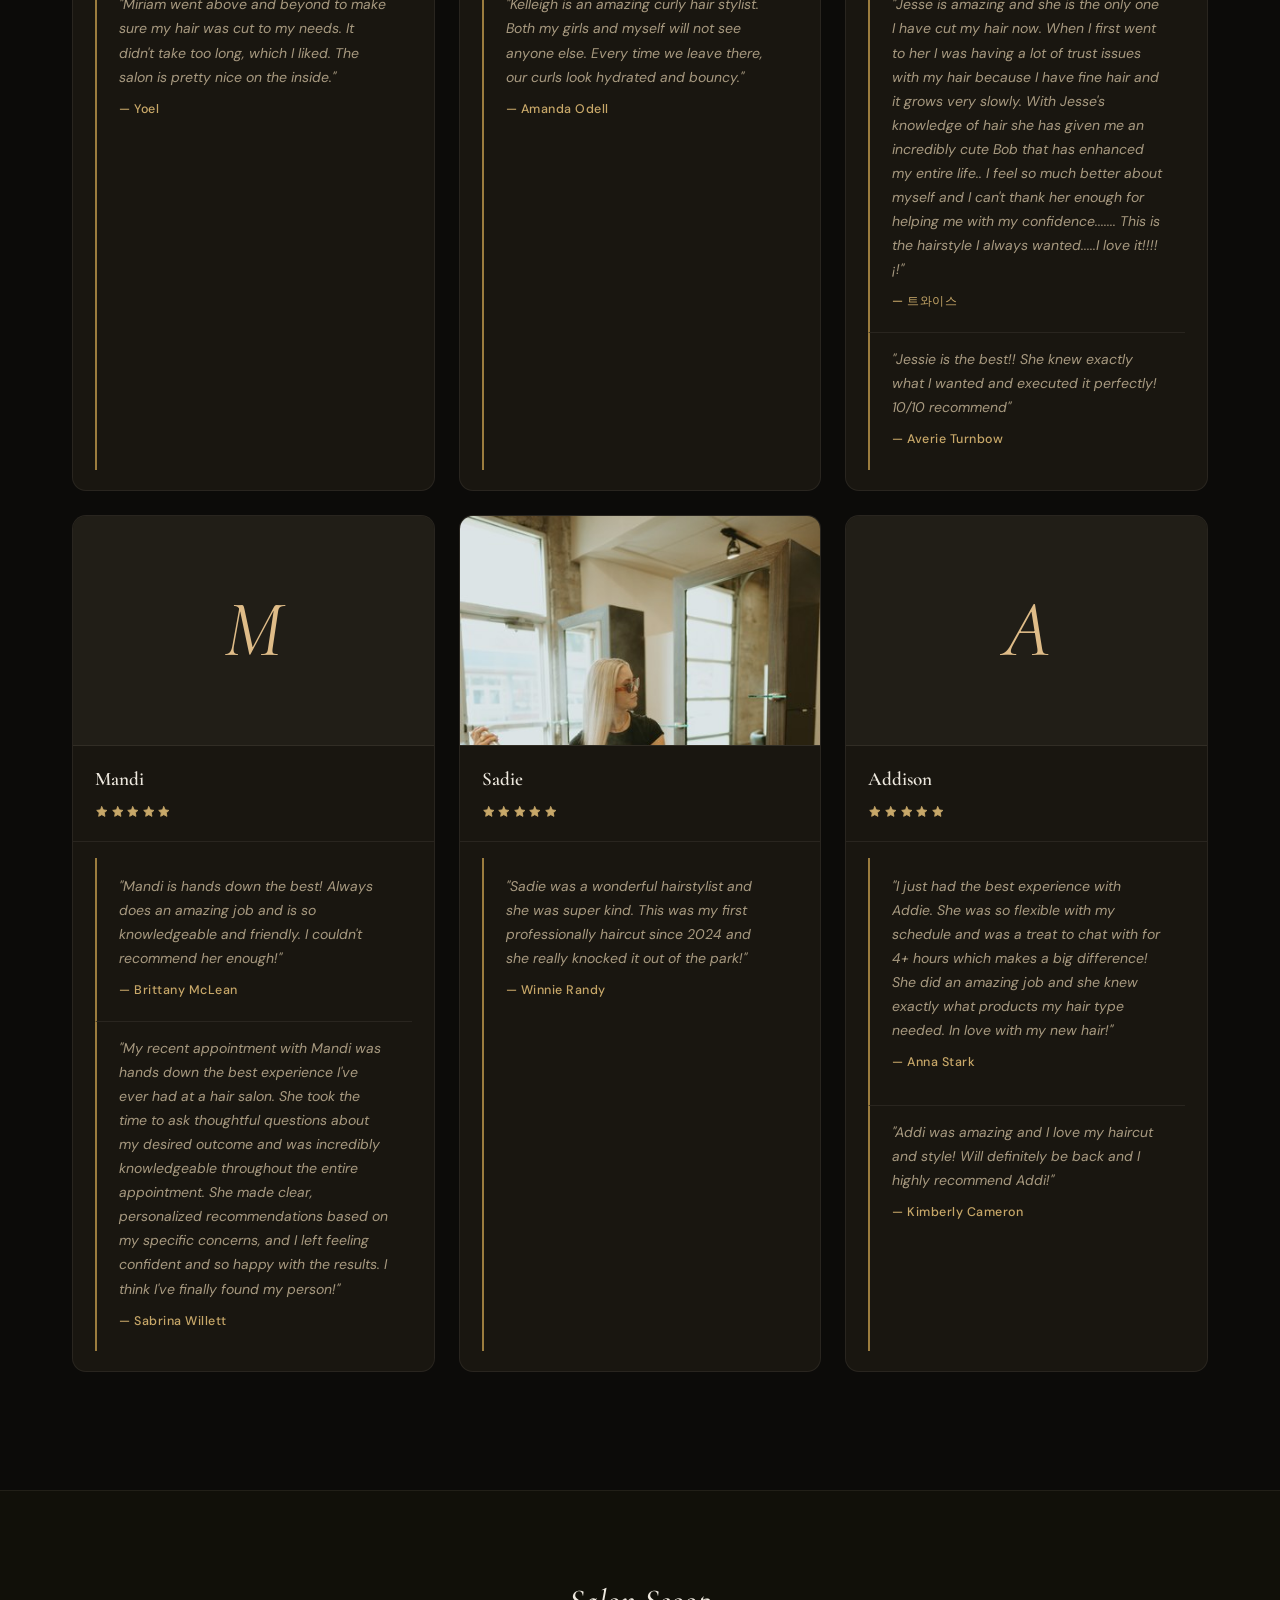
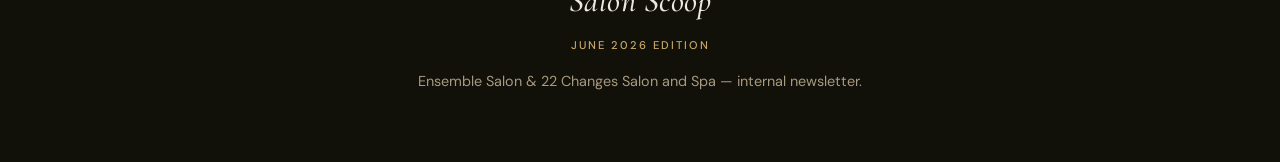
==== commit 832f67b8: "Add Staff Meeting reminders section, hide Education New "Reminder — Staff Meeting Dates & Times" sec" ====
--- a/index.html
+++ b/index.html
@@ -12,7 +12,7 @@
     href="https://fonts.googleapis.com/css2?family=Cormorant+Garamond:ital,wght@0,400;0,500;0,600;0,700;1,400;1,500;1,600;1,700&family=DM+Sans:opsz,wght@9..40,300;9..40,400;9..40,500;9..40,600;9..40,700&display=swap"
     rel="stylesheet"
   />
-  <link rel="stylesheet" href="styles.css?v=19" />
+  <link rel="stylesheet" href="styles.css?v=20" />
 </head>
 <body>
   <div class="scroll-progress" id="scrollProgress" aria-hidden="true"></div>
@@ -25,6 +25,7 @@
       </a>
       <nav class="nav__links" id="navLinks" aria-label="Section navigation">
         <a href="#updates" class="nav__link">Updates</a>
+        <a href="#staffMeetings" class="nav__link" data-nav="staffMeetings">Staff Meetings</a>
         <a href="#promotions" class="nav__link">Promotions</a>
         <a href="#birthdays" class="nav__link">Birthdays</a>
         <a href="#referral" class="nav__link" data-nav="referral">Referral</a>
@@ -82,6 +83,15 @@
     </section>
 
     <!-- 3. PROMOTIONS -->
+    <!-- 1B. STAFF MEETING REMINDERS -->
+    <section class="section section--alt" id="staffMeetings" data-reveal>
+      <div class="section__head">
+        <h2 class="section__title" id="staffMeetingsTitle">Reminder — Staff Meeting Dates &amp; Times</h2>
+        <p class="section__sub" id="staffMeetingsSub">Mark your calendars and plan to attend.</p>
+      </div>
+      <div class="card-grid" id="staffMeetingsGrid"></div>
+    </section>
+
     <section class="section section--alt" id="promotions" data-reveal>
       <div class="promotions__bg" aria-hidden="true"></div>
       <div class="section__head">
@@ -224,7 +234,7 @@
     <p class="footer__note">Ensemble Salon &amp; 22 Changes Salon and Spa — internal newsletter.</p>
   </footer>
 
-  <script src="content/current.js?v=19"></script>
-  <script src="script.js?v=19"></script>
+  <script src="content/current.js?v=20"></script>
+  <script src="script.js?v=20"></script>
 </body>
 </html>
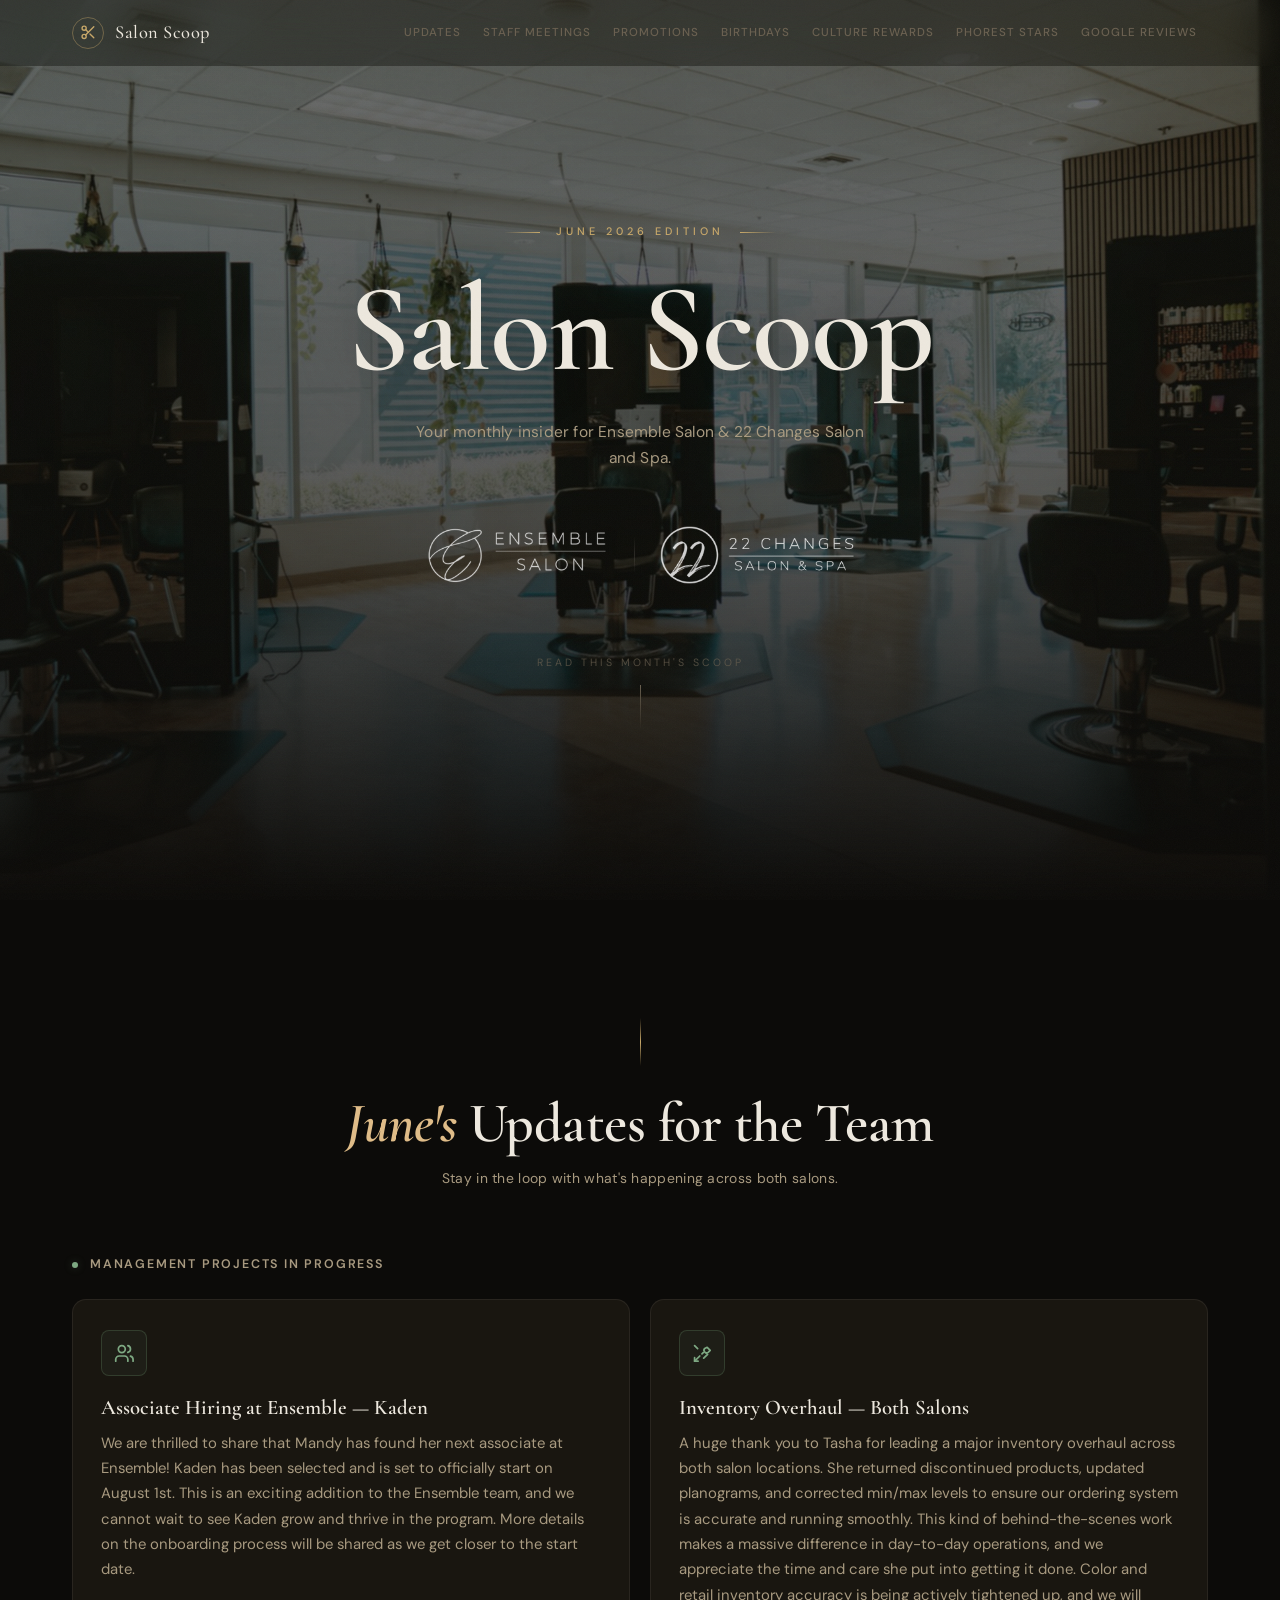
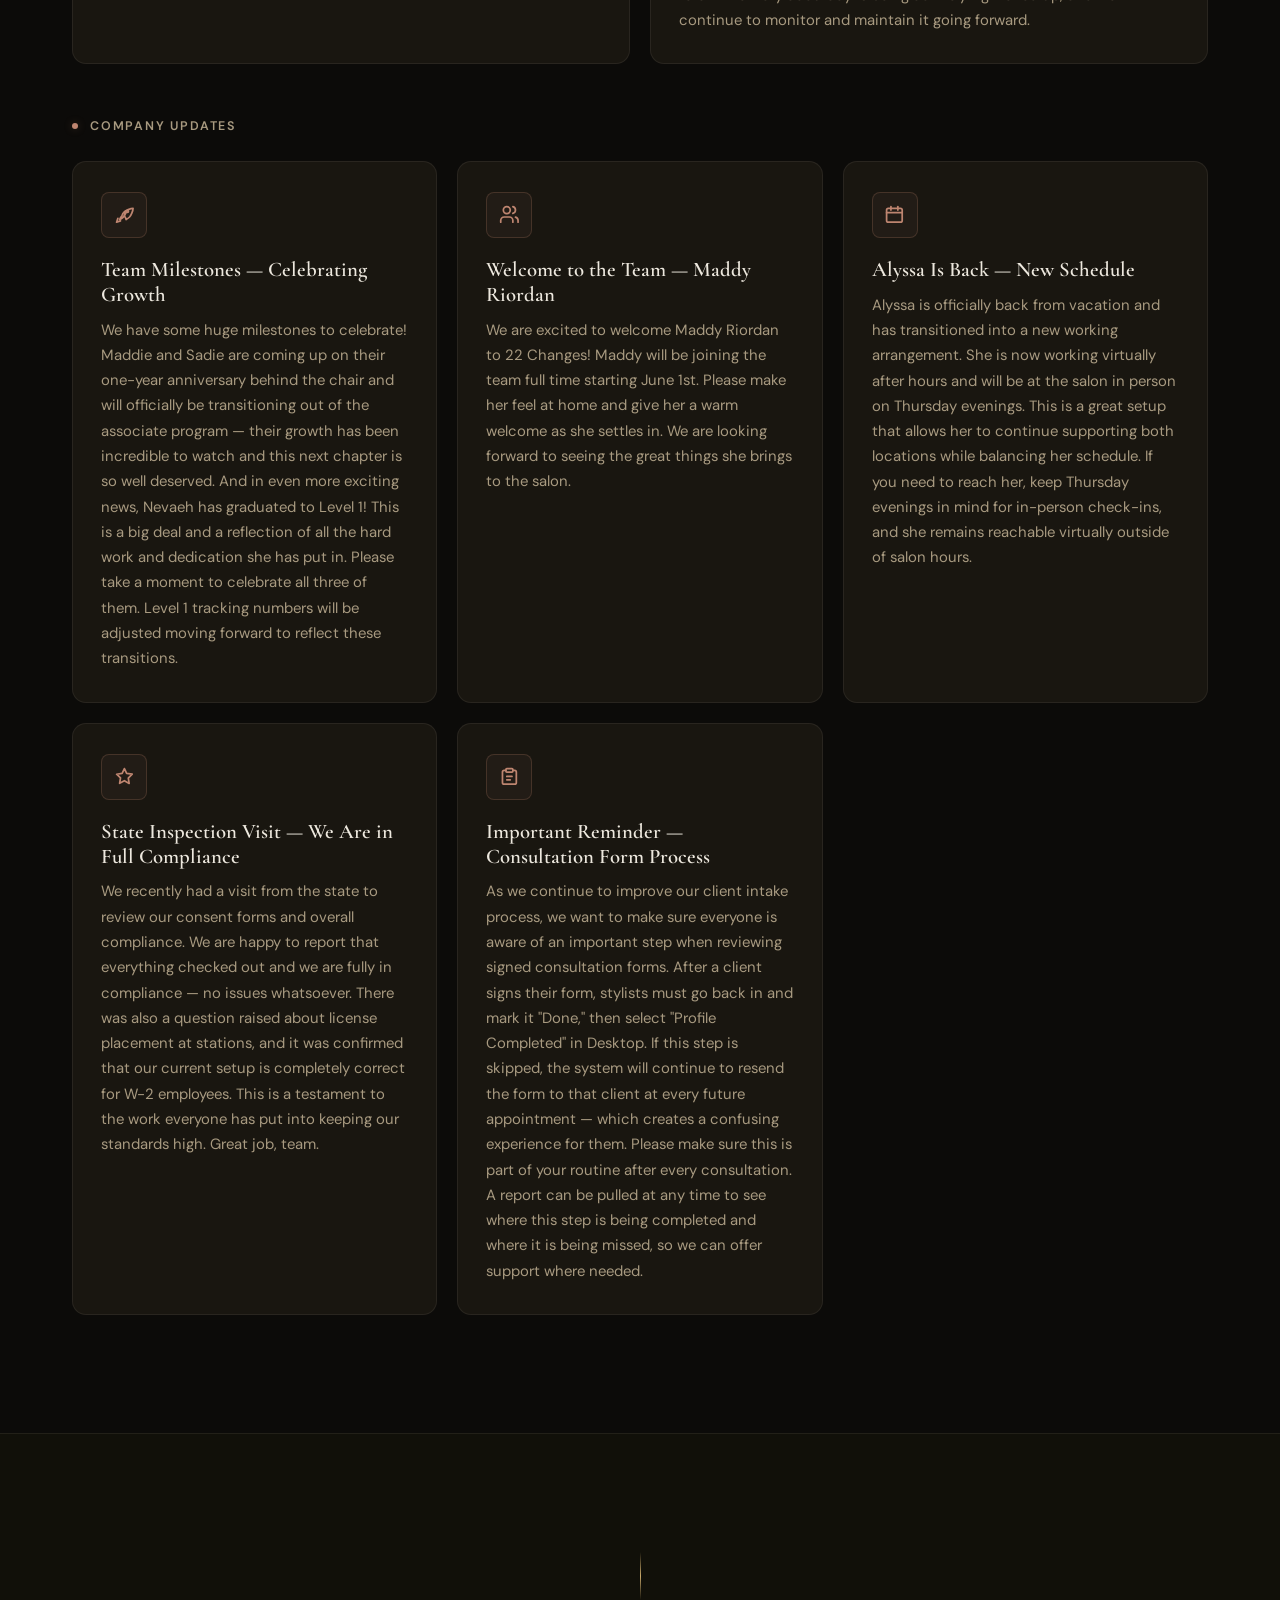
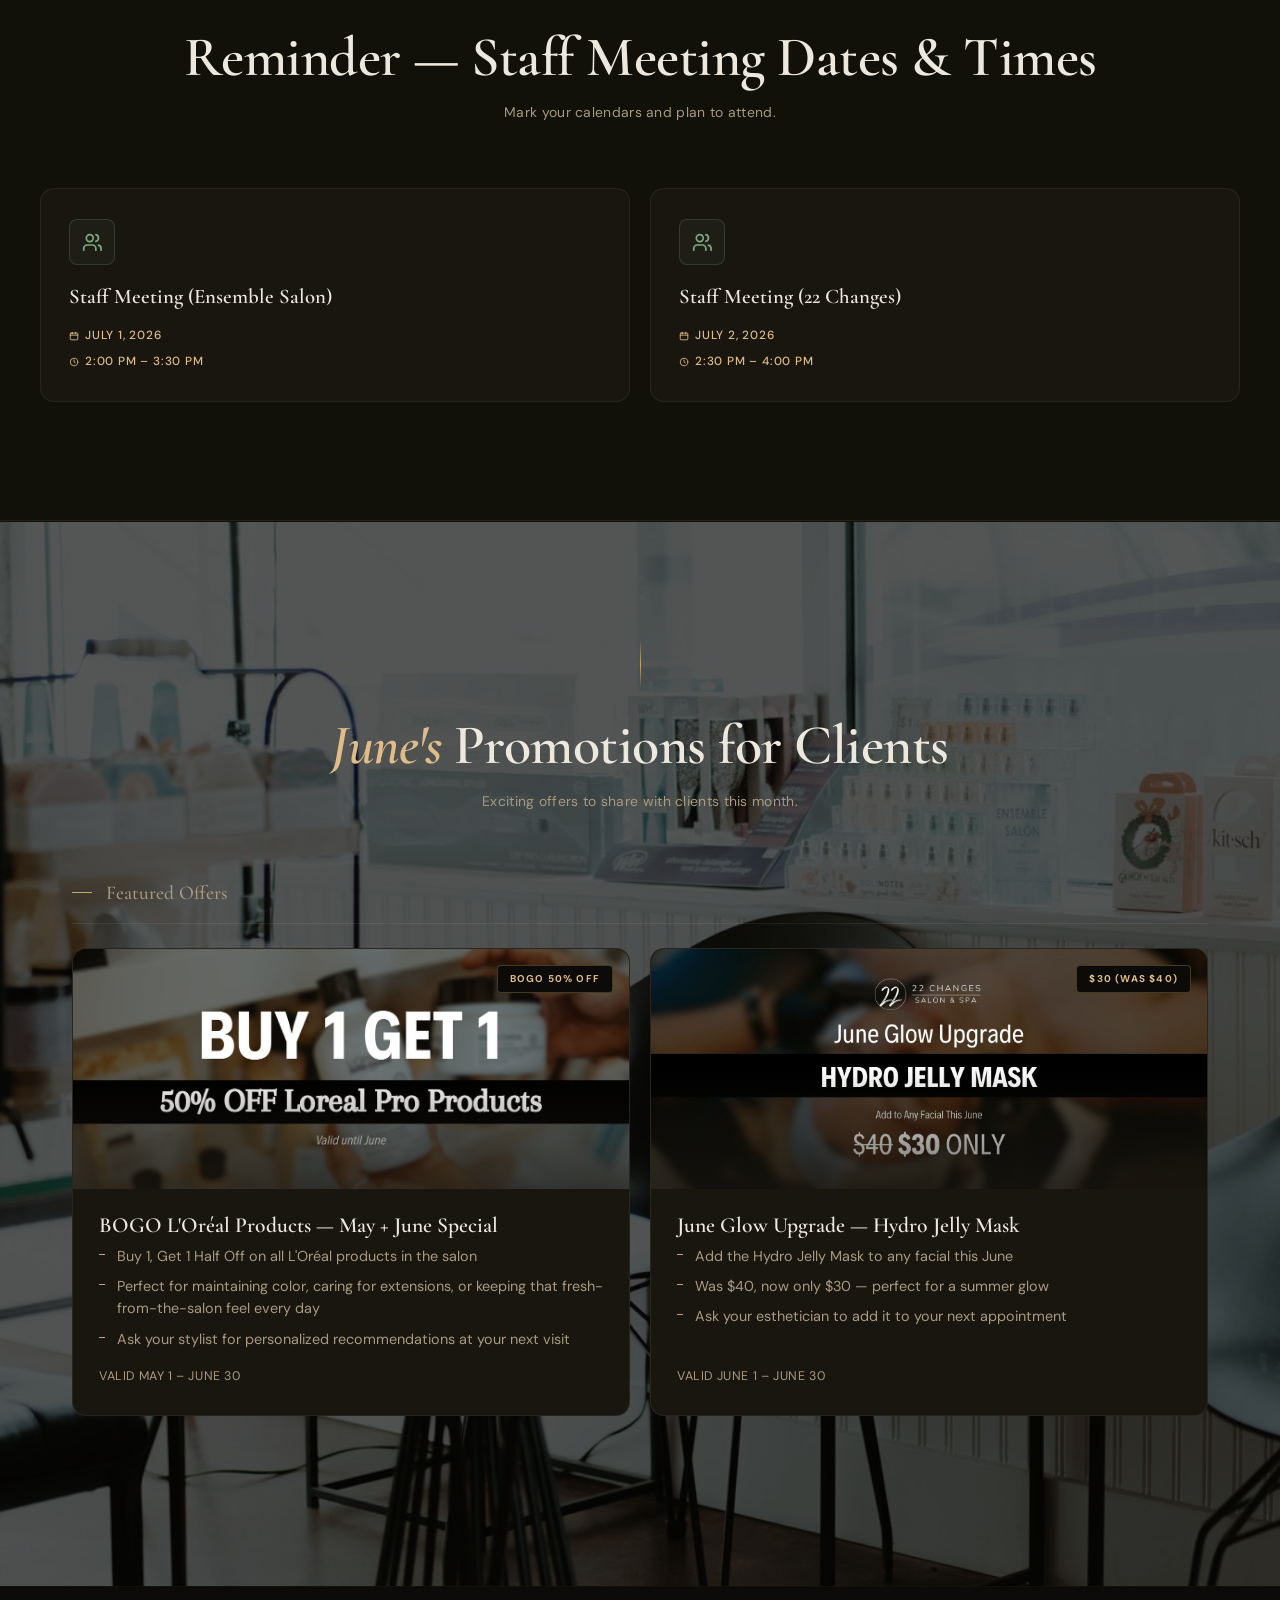
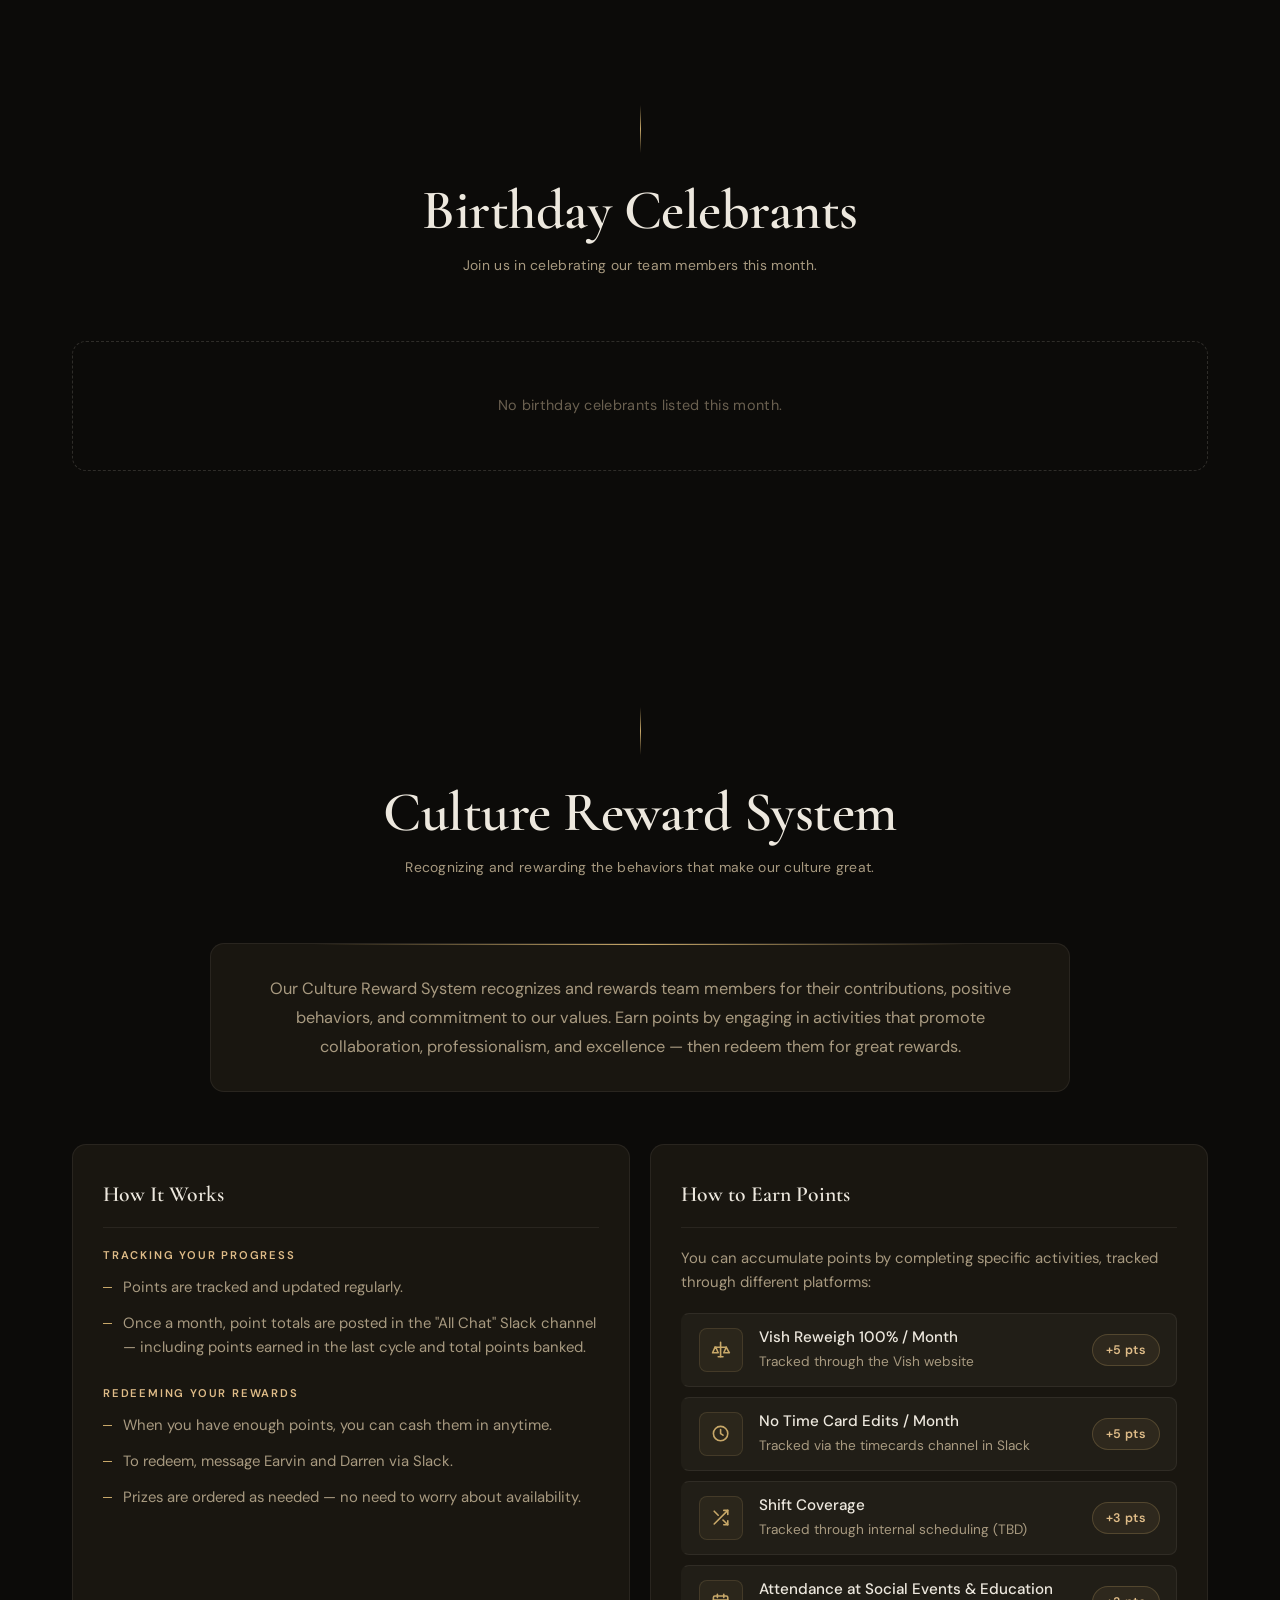
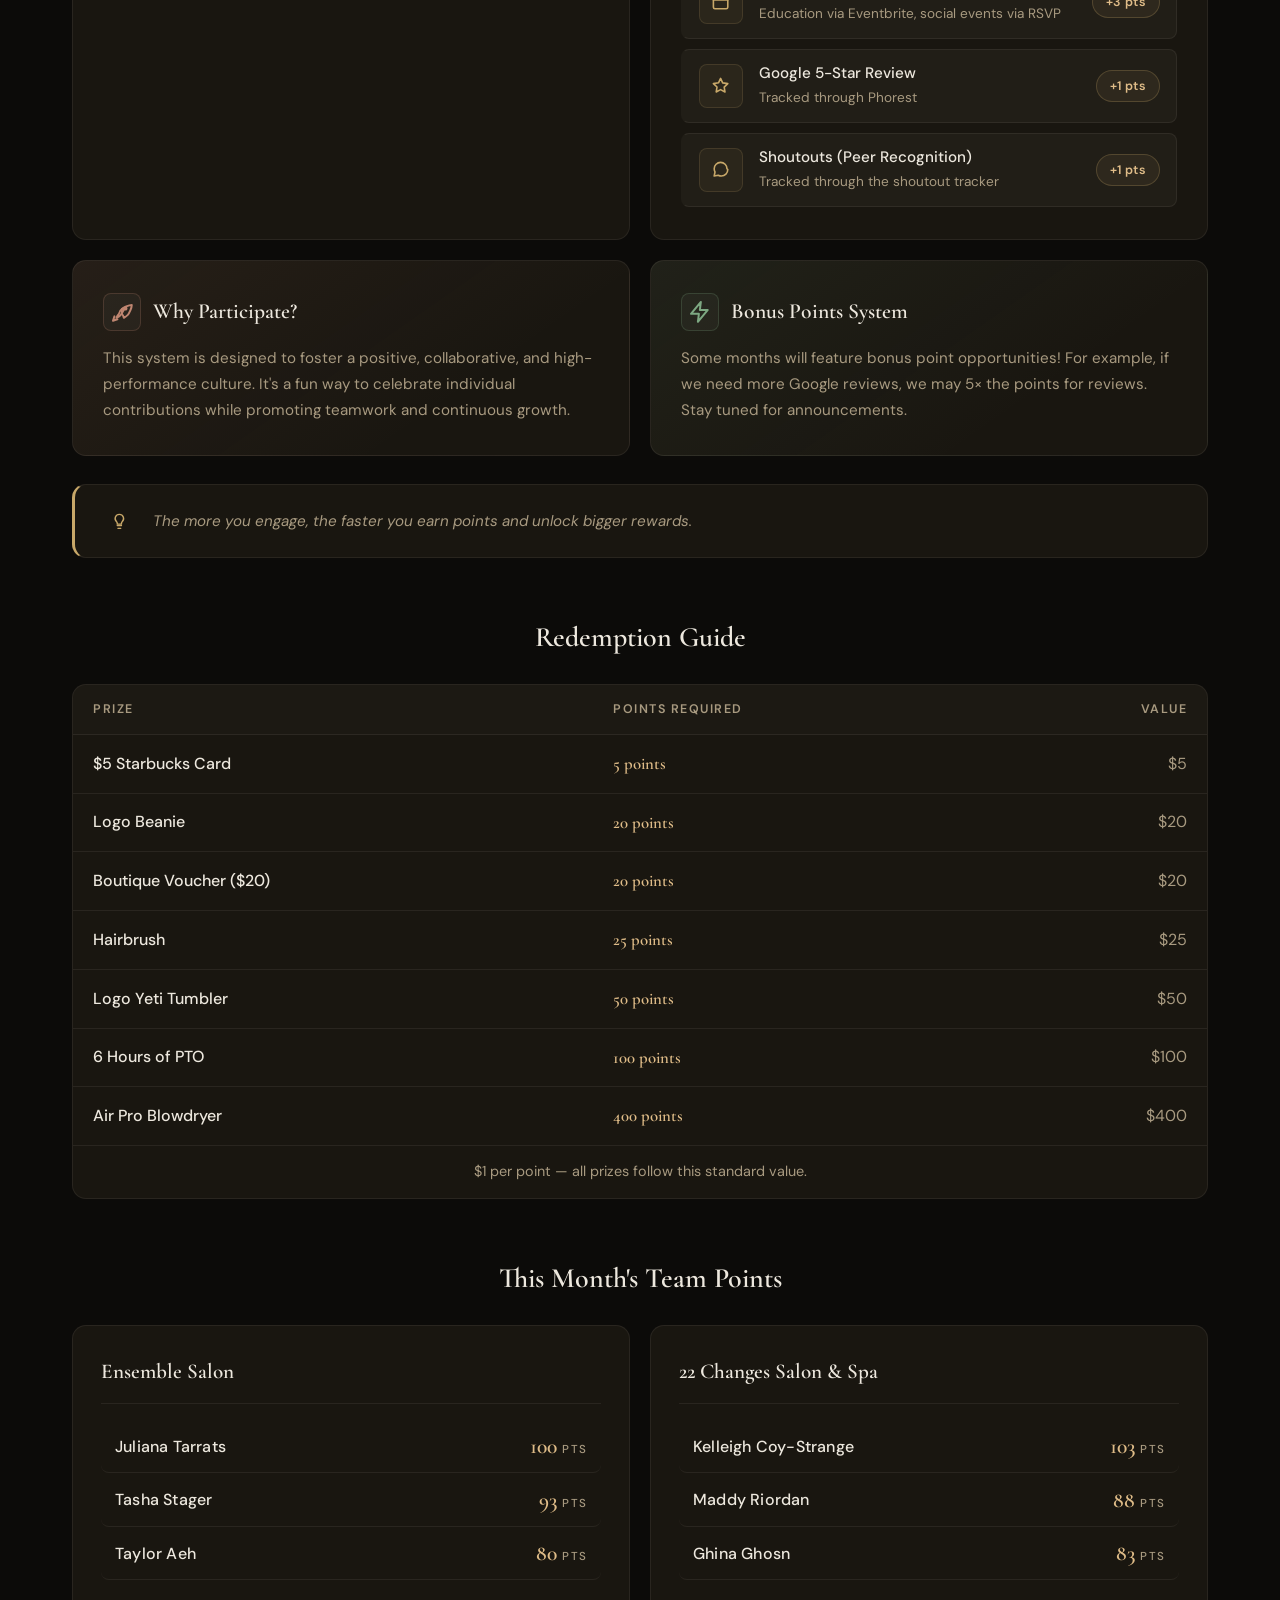
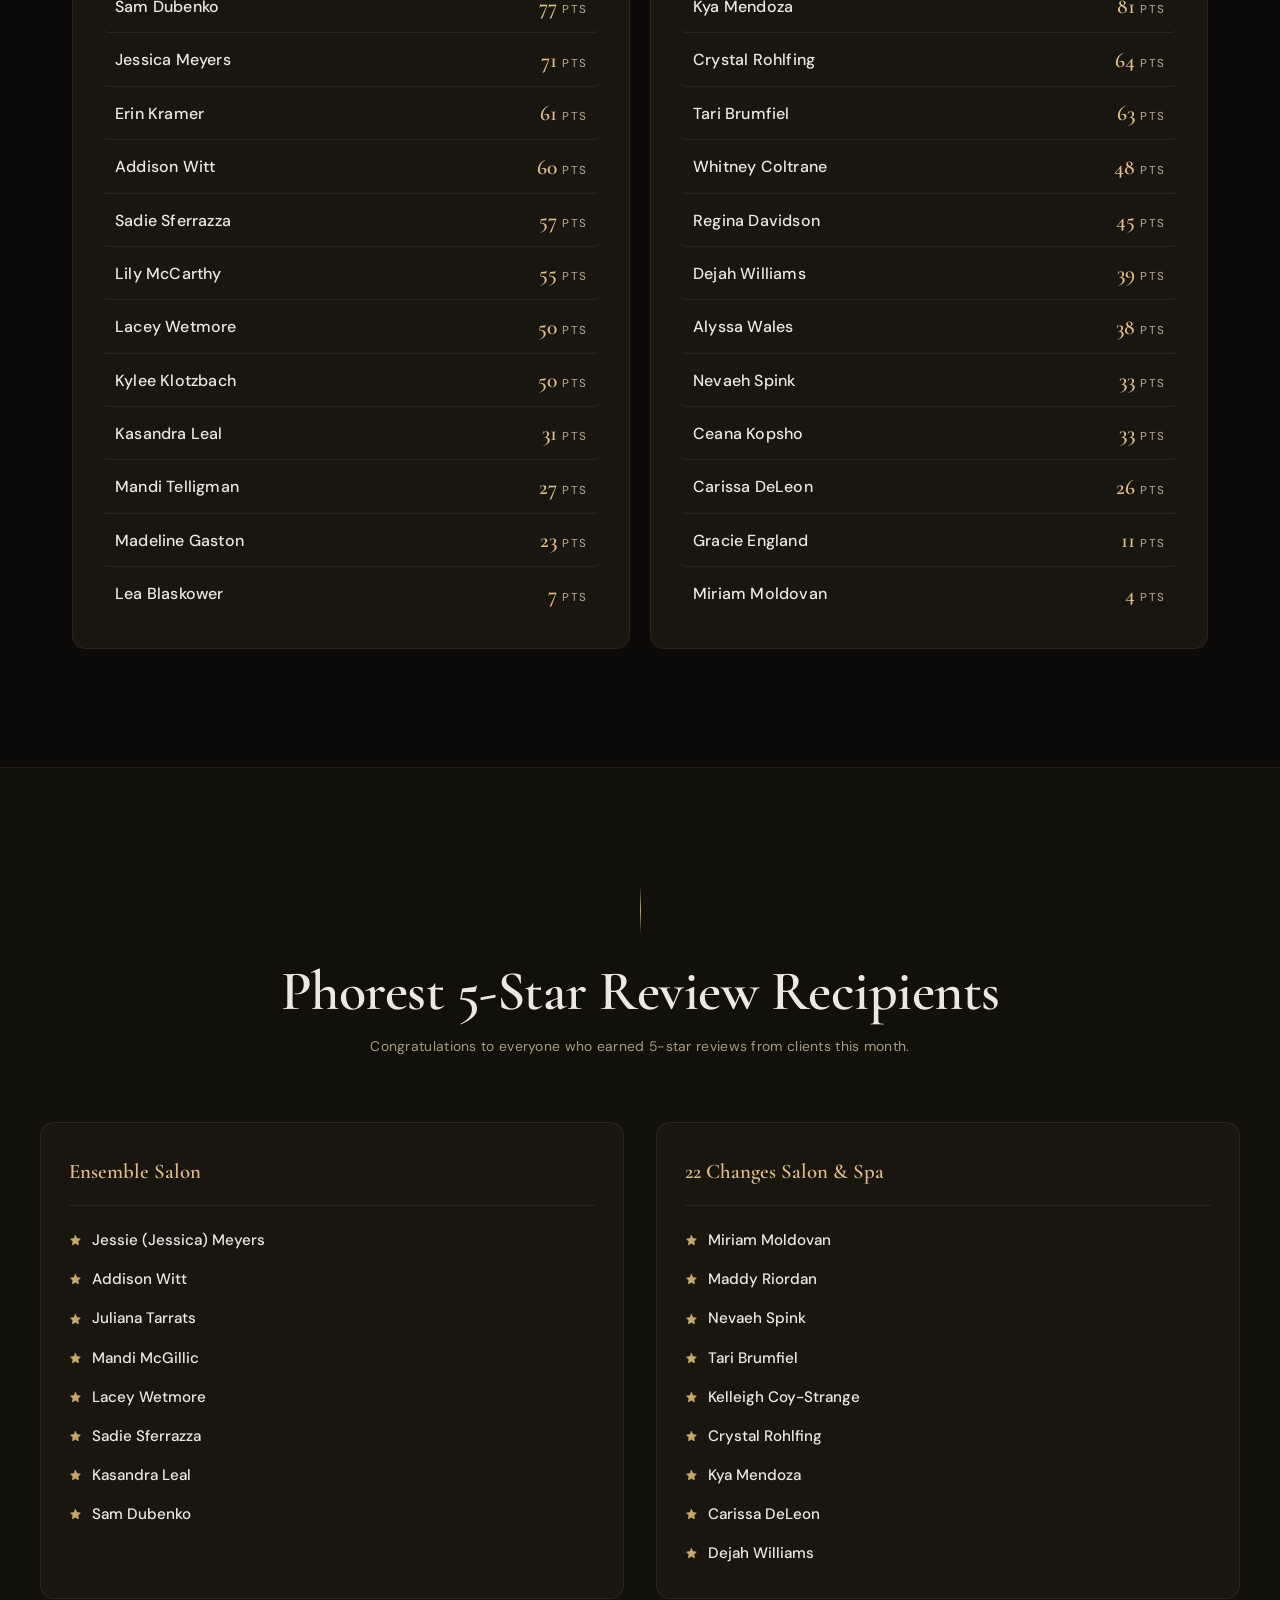
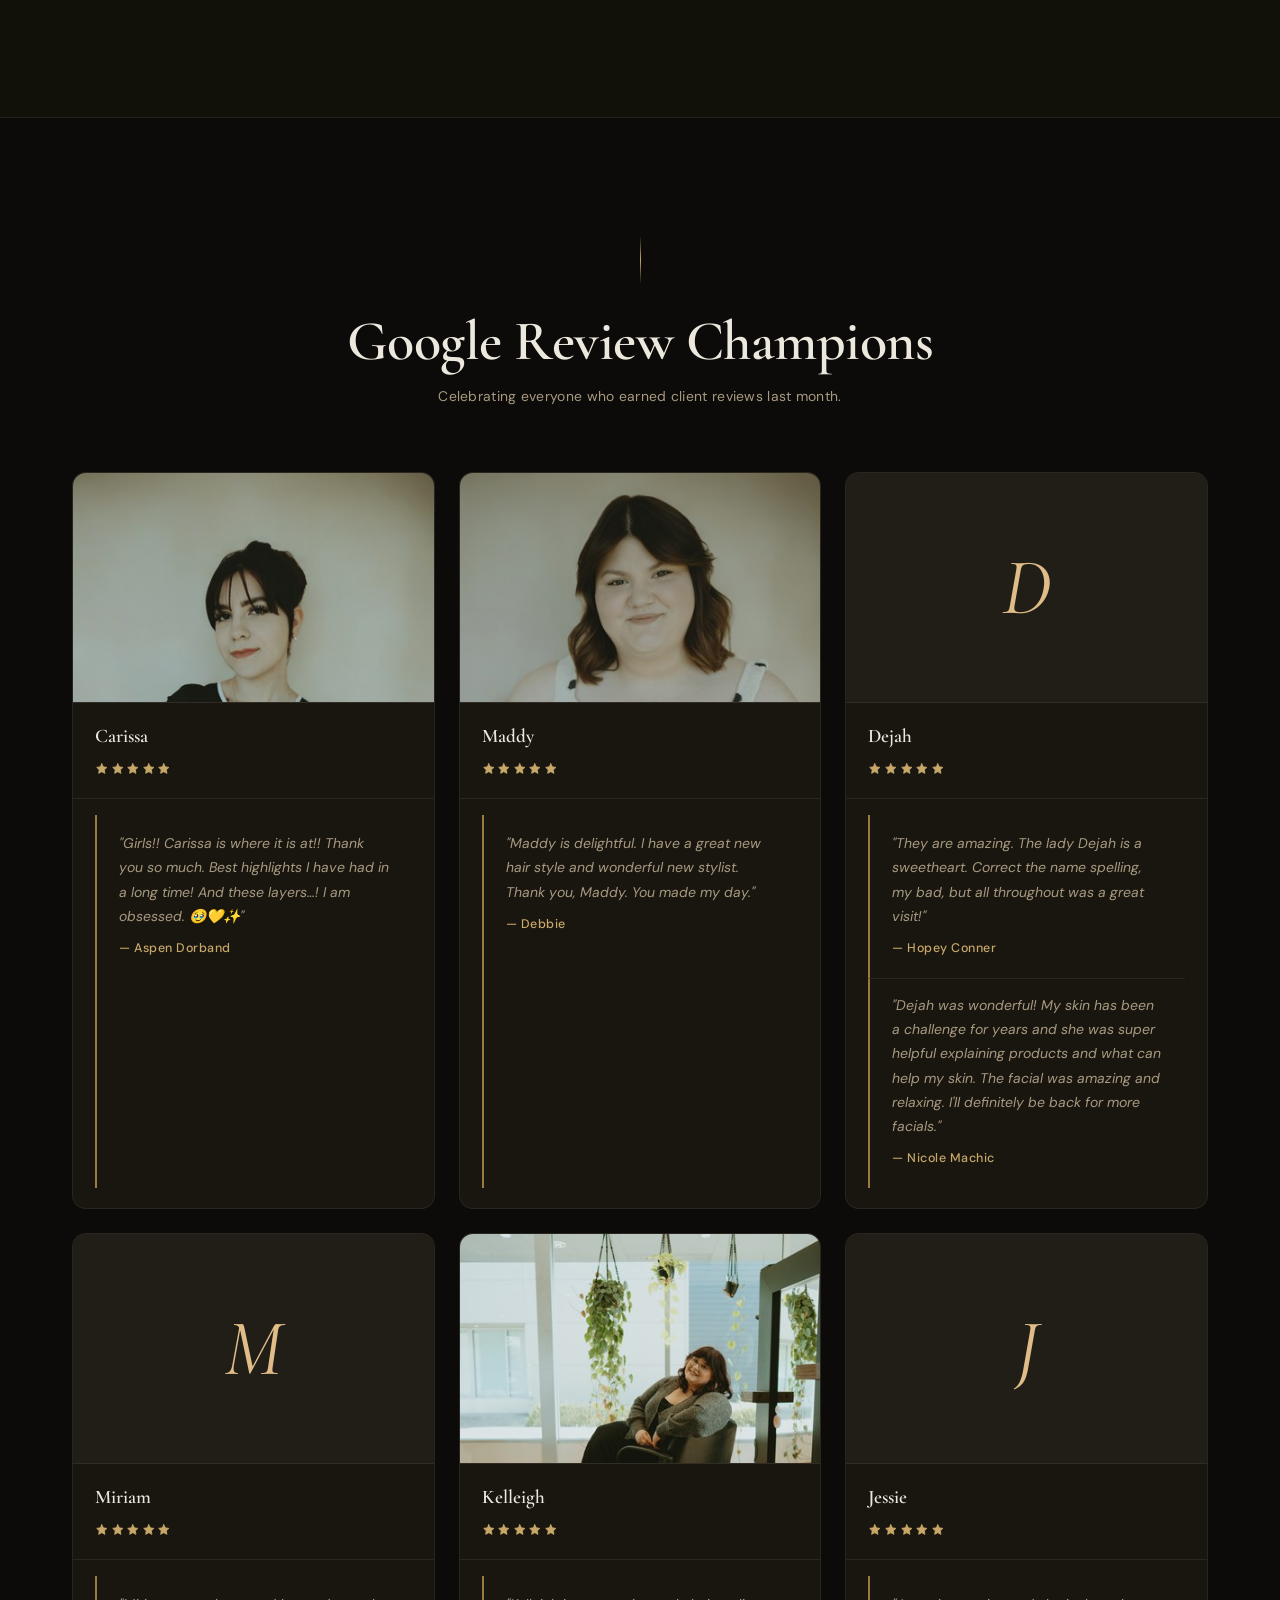
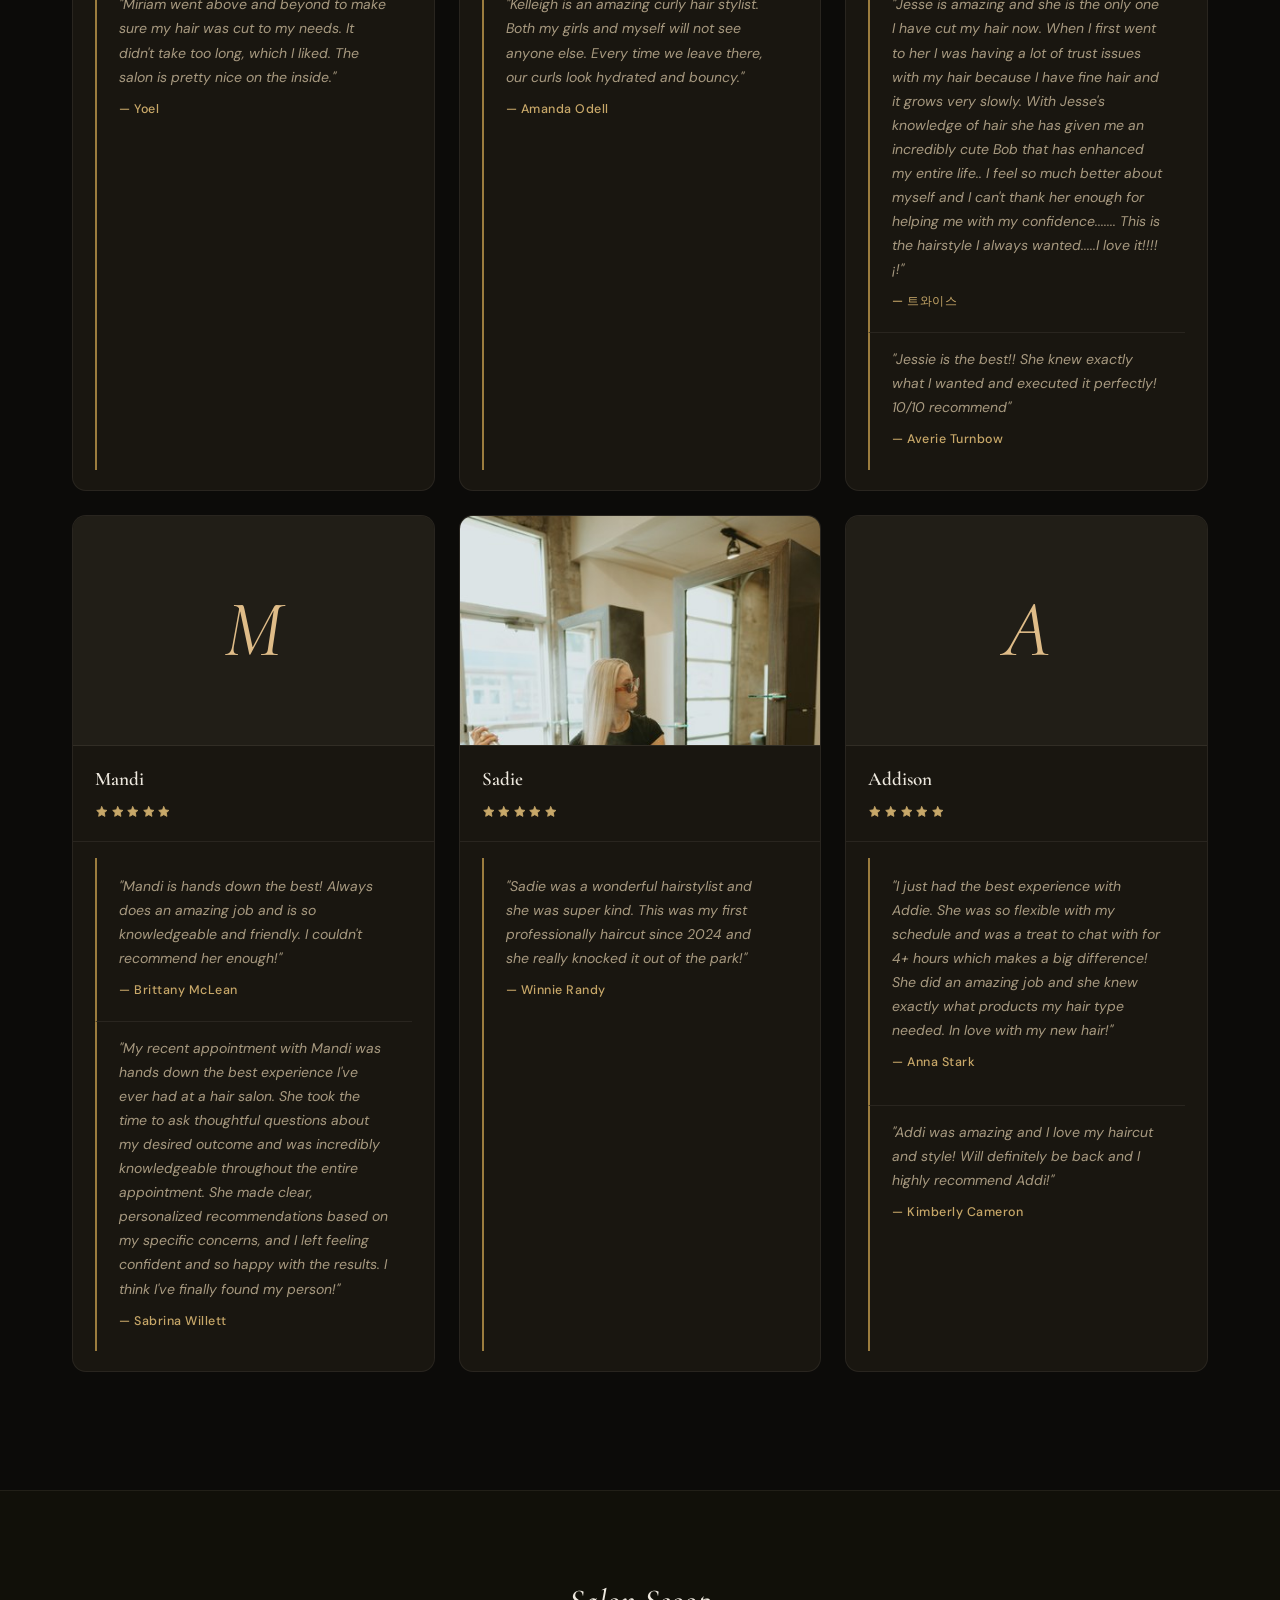
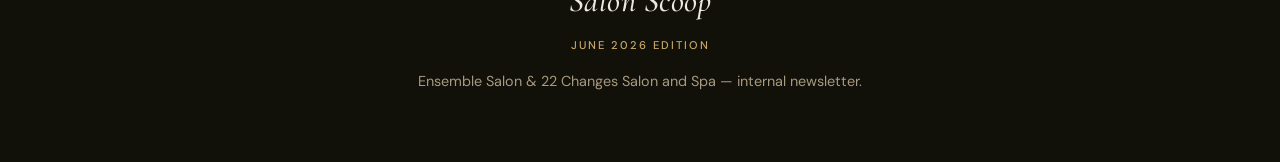
==== commit 1660fc17: "Swap Hydro Jelly Mask promo image for wider crop New version with more breathing room so the "Hydro " ====
--- a/index.html
+++ b/index.html
@@ -12,7 +12,7 @@
     href="https://fonts.googleapis.com/css2?family=Cormorant+Garamond:ital,wght@0,400;0,500;0,600;0,700;1,400;1,500;1,600;1,700&family=DM+Sans:opsz,wght@9..40,300;9..40,400;9..40,500;9..40,600;9..40,700&display=swap"
     rel="stylesheet"
   />
-  <link rel="stylesheet" href="styles.css?v=20" />
+  <link rel="stylesheet" href="styles.css?v=21" />
 </head>
 <body>
   <div class="scroll-progress" id="scrollProgress" aria-hidden="true"></div>
@@ -234,7 +234,7 @@
     <p class="footer__note">Ensemble Salon &amp; 22 Changes Salon and Spa — internal newsletter.</p>
   </footer>
 
-  <script src="content/current.js?v=20"></script>
-  <script src="script.js?v=20"></script>
+  <script src="content/current.js?v=21"></script>
+  <script src="script.js?v=21"></script>
 </body>
 </html>
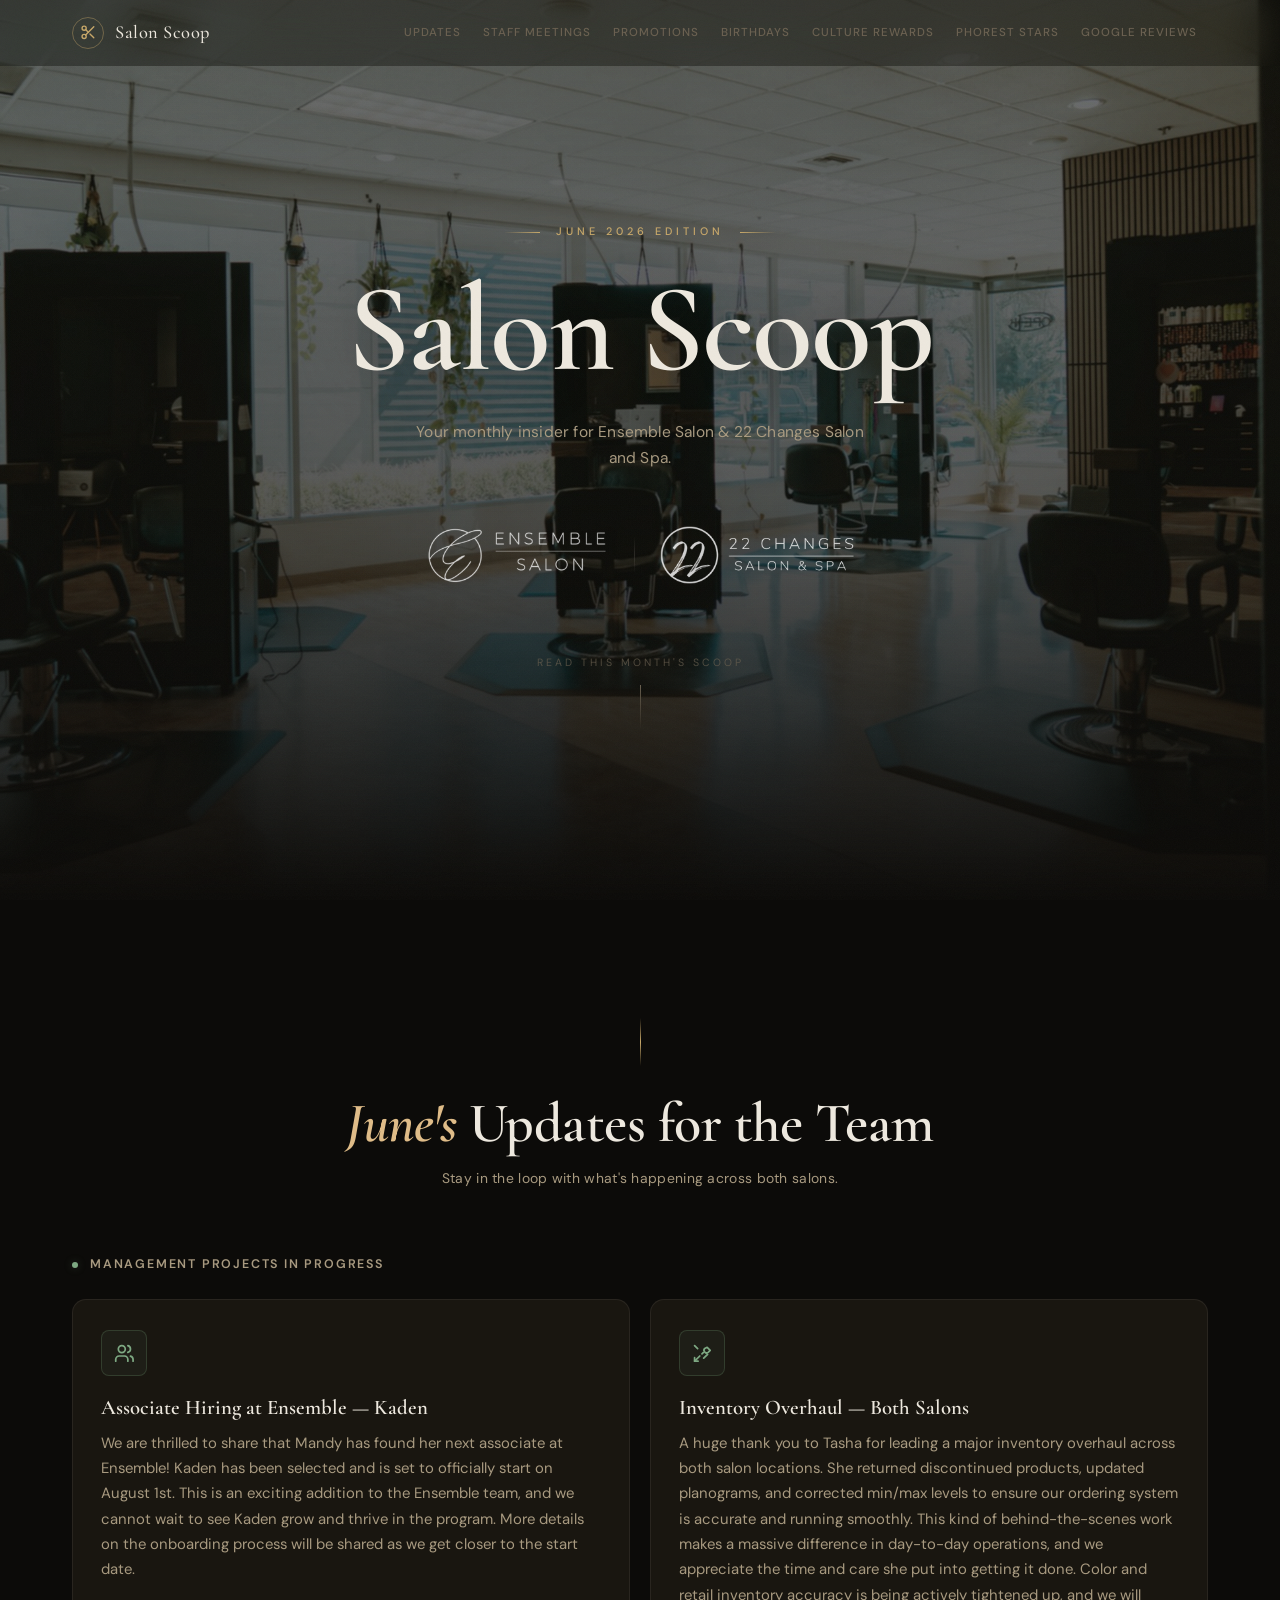
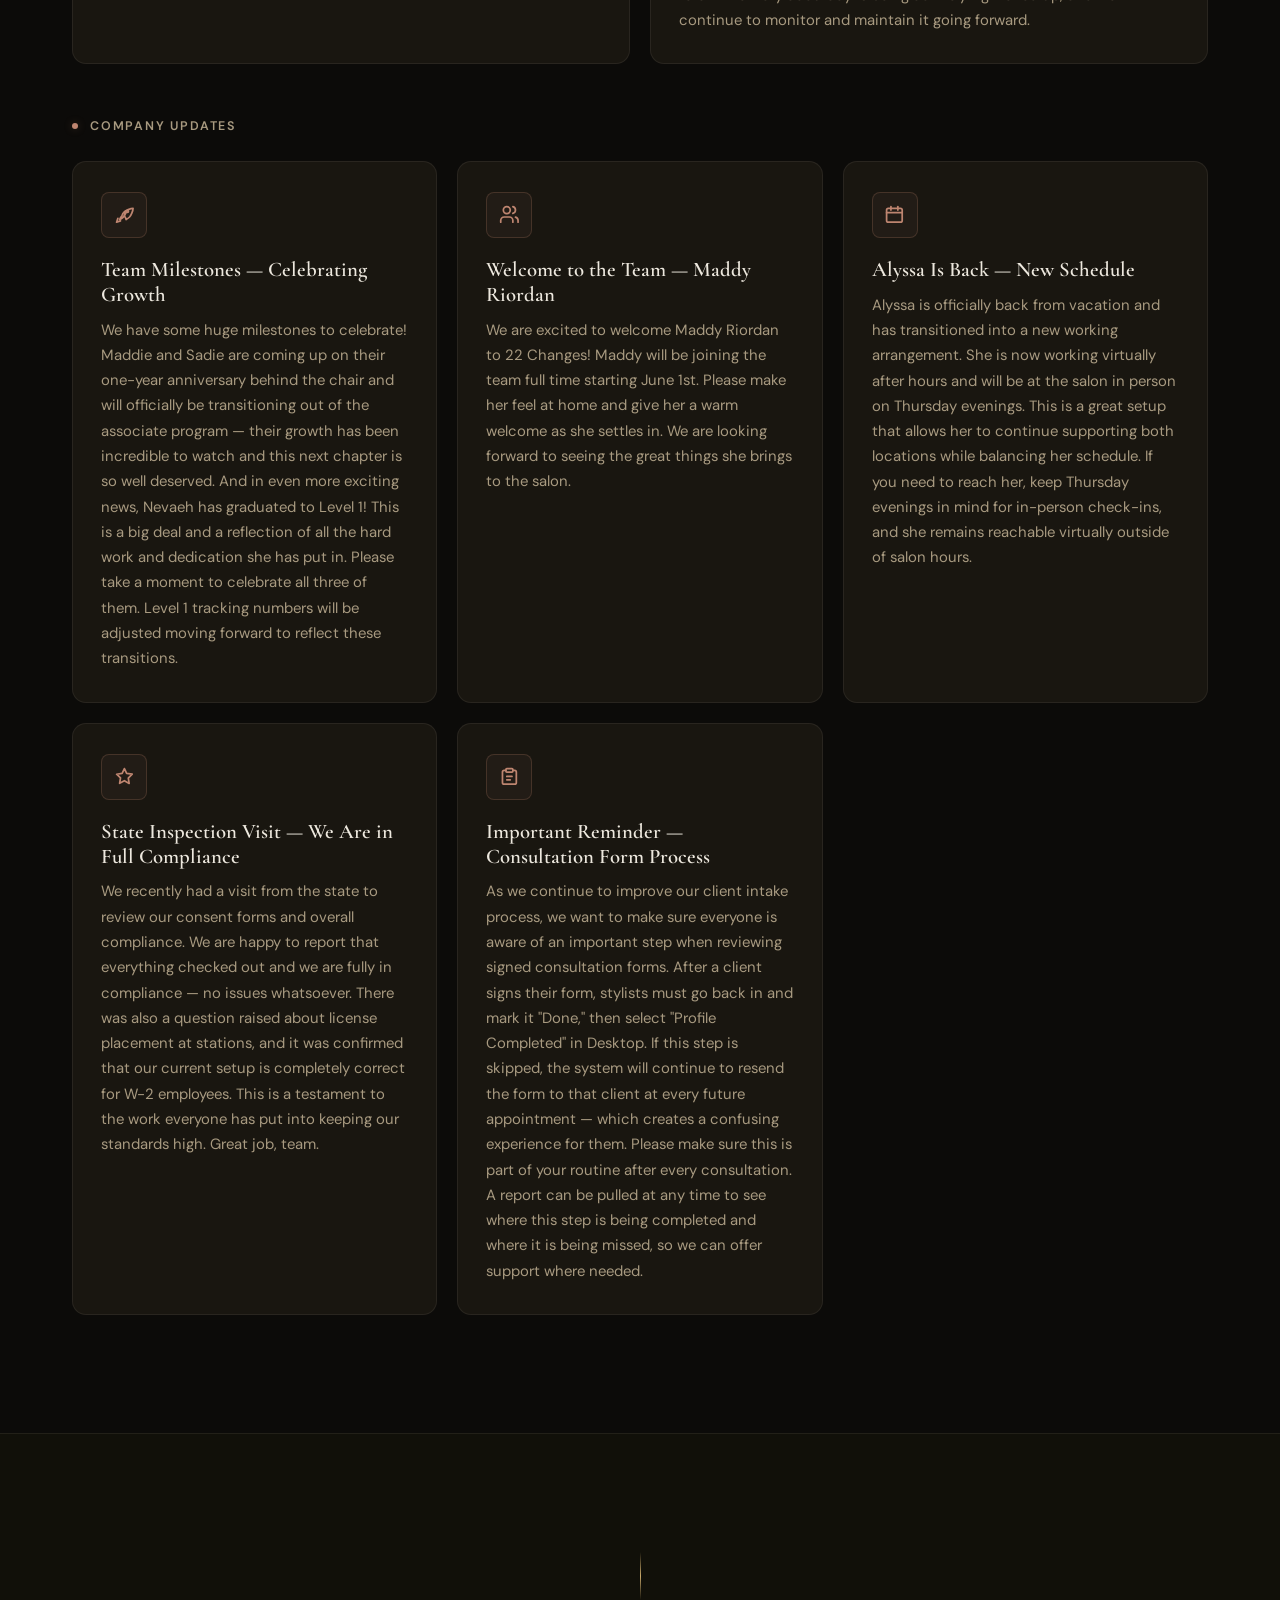
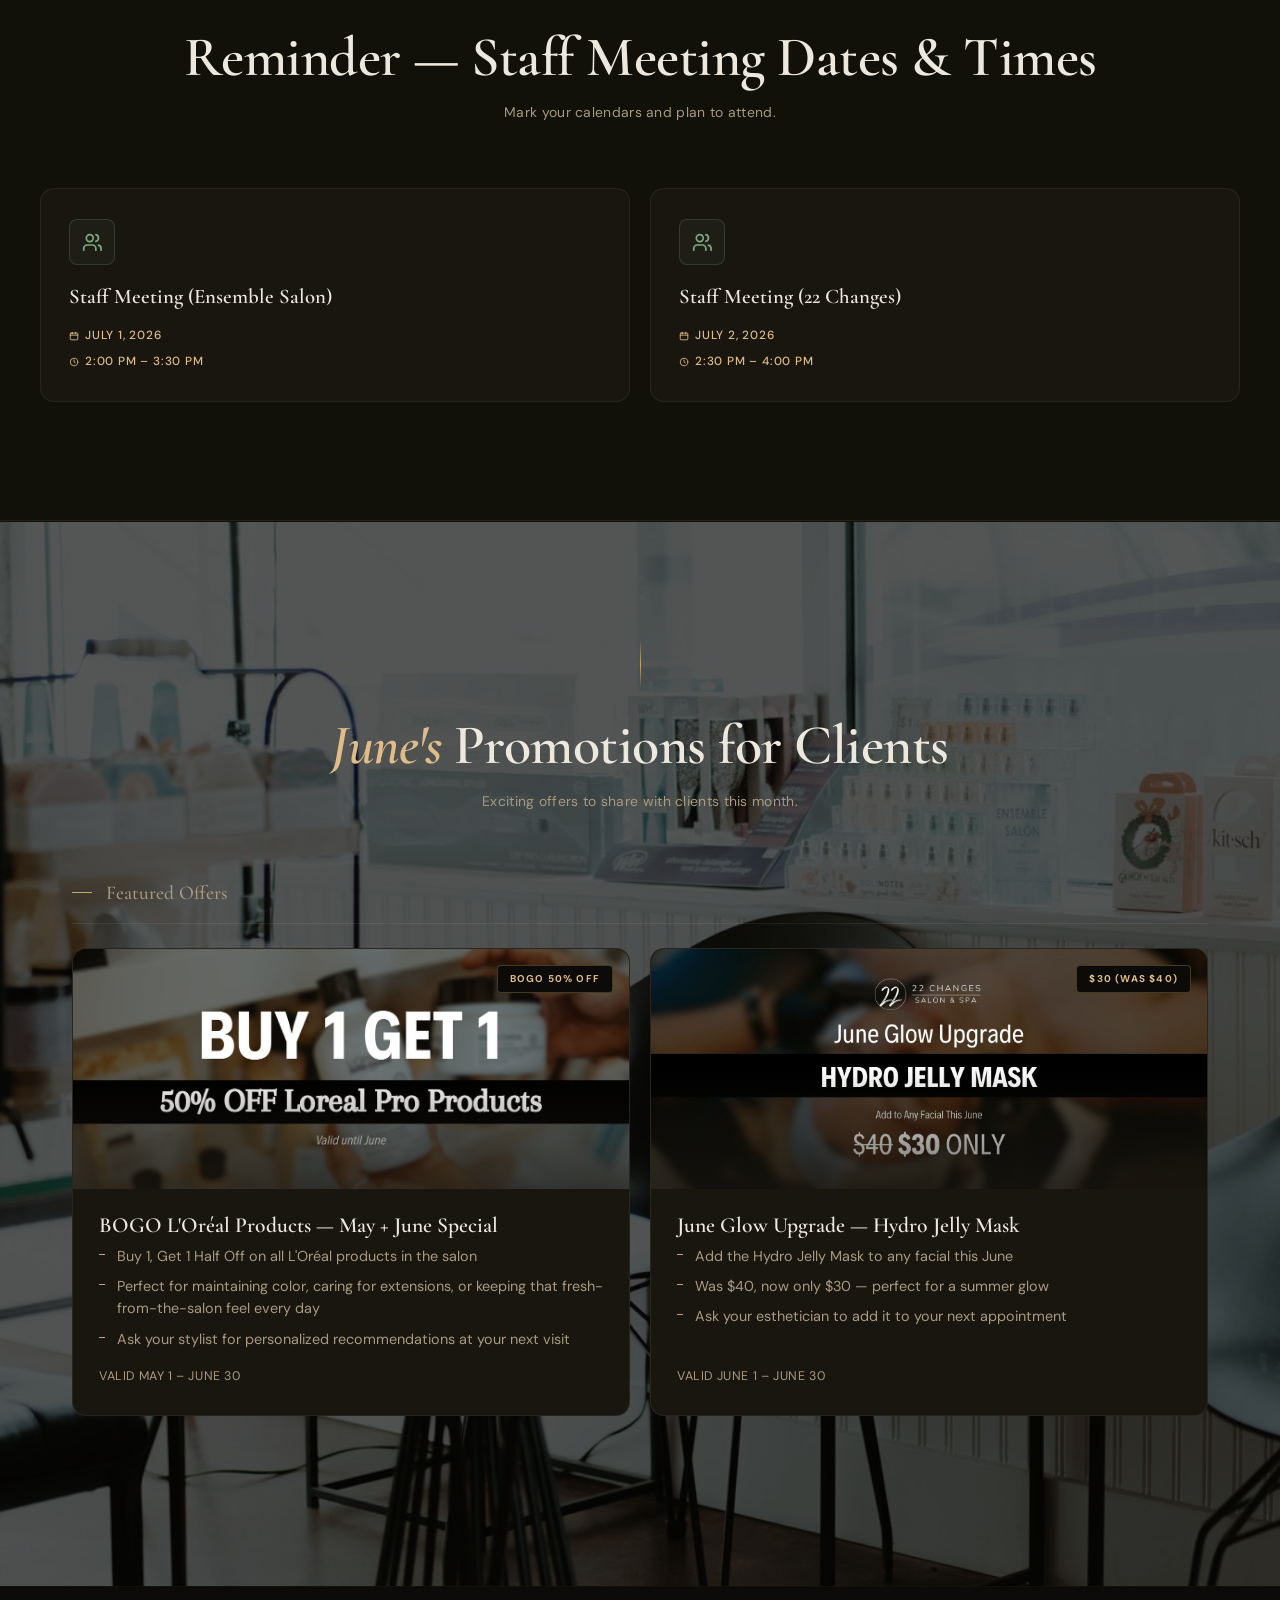
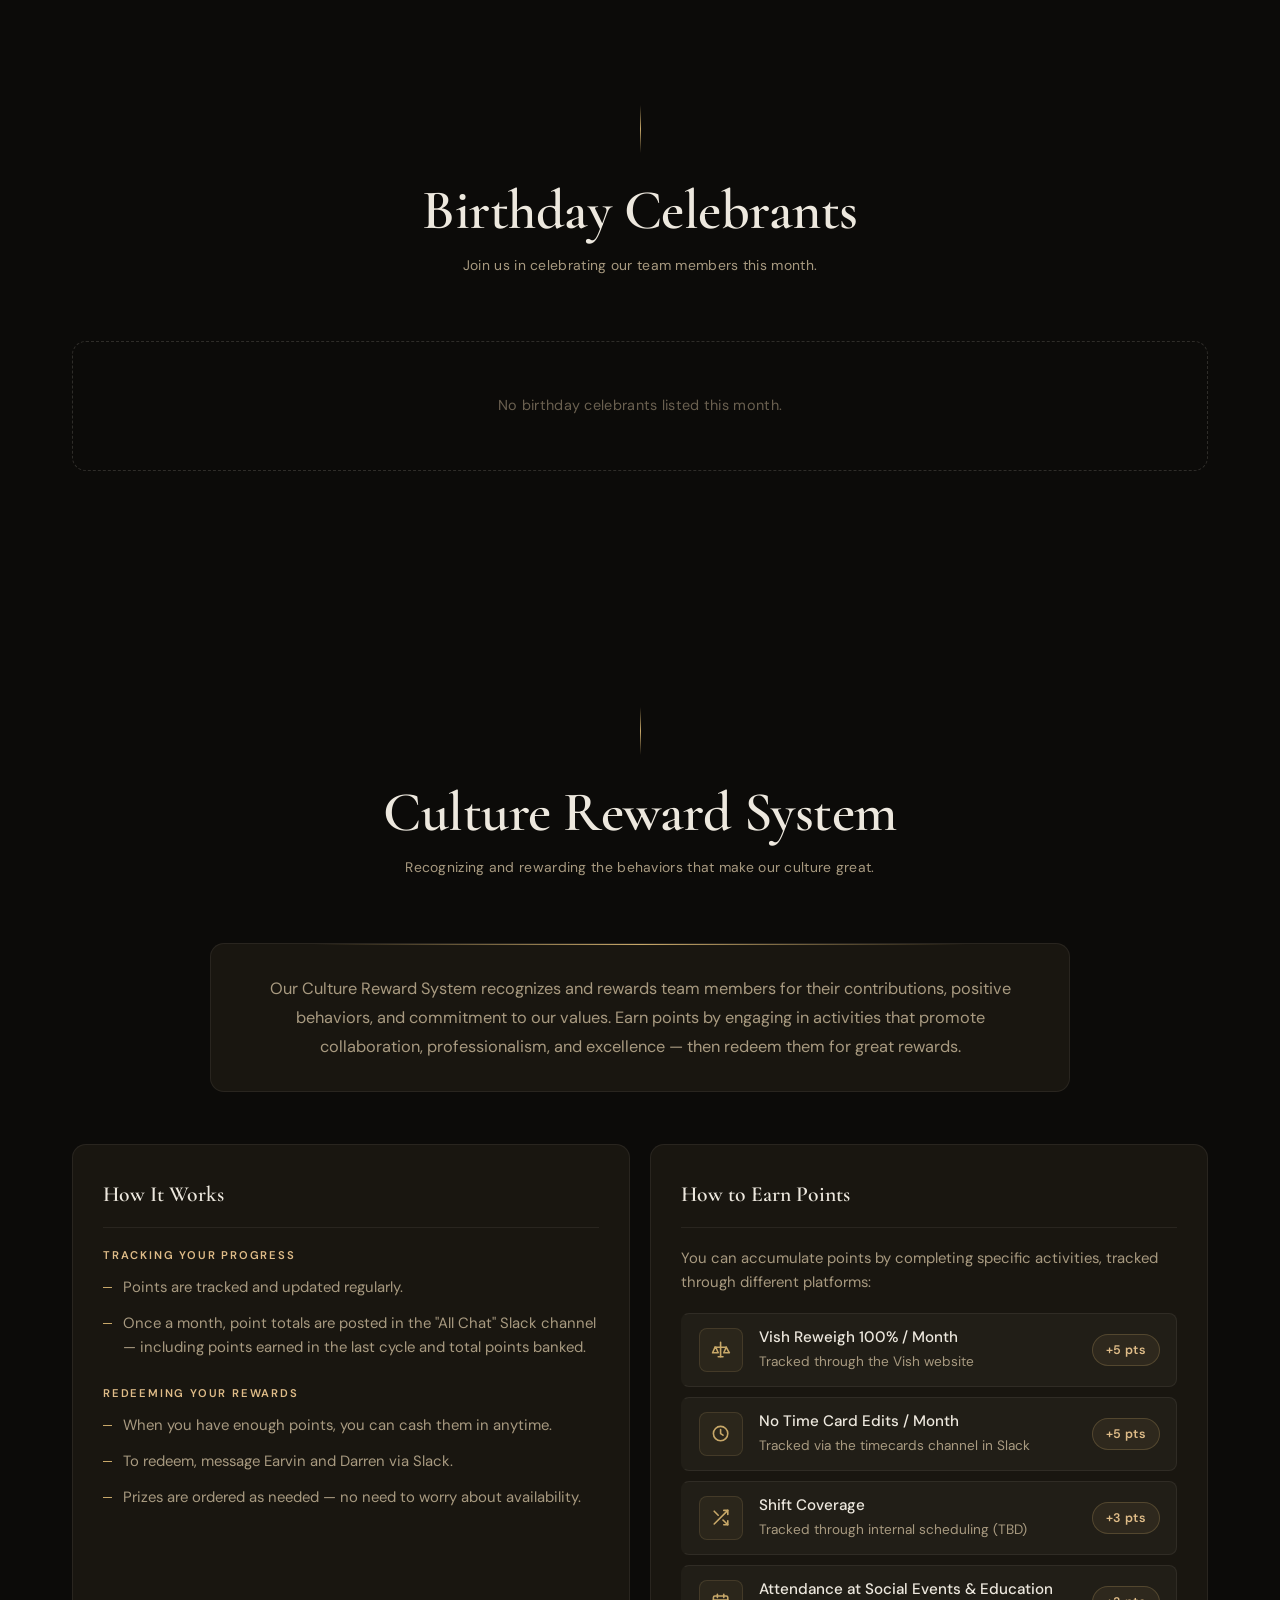
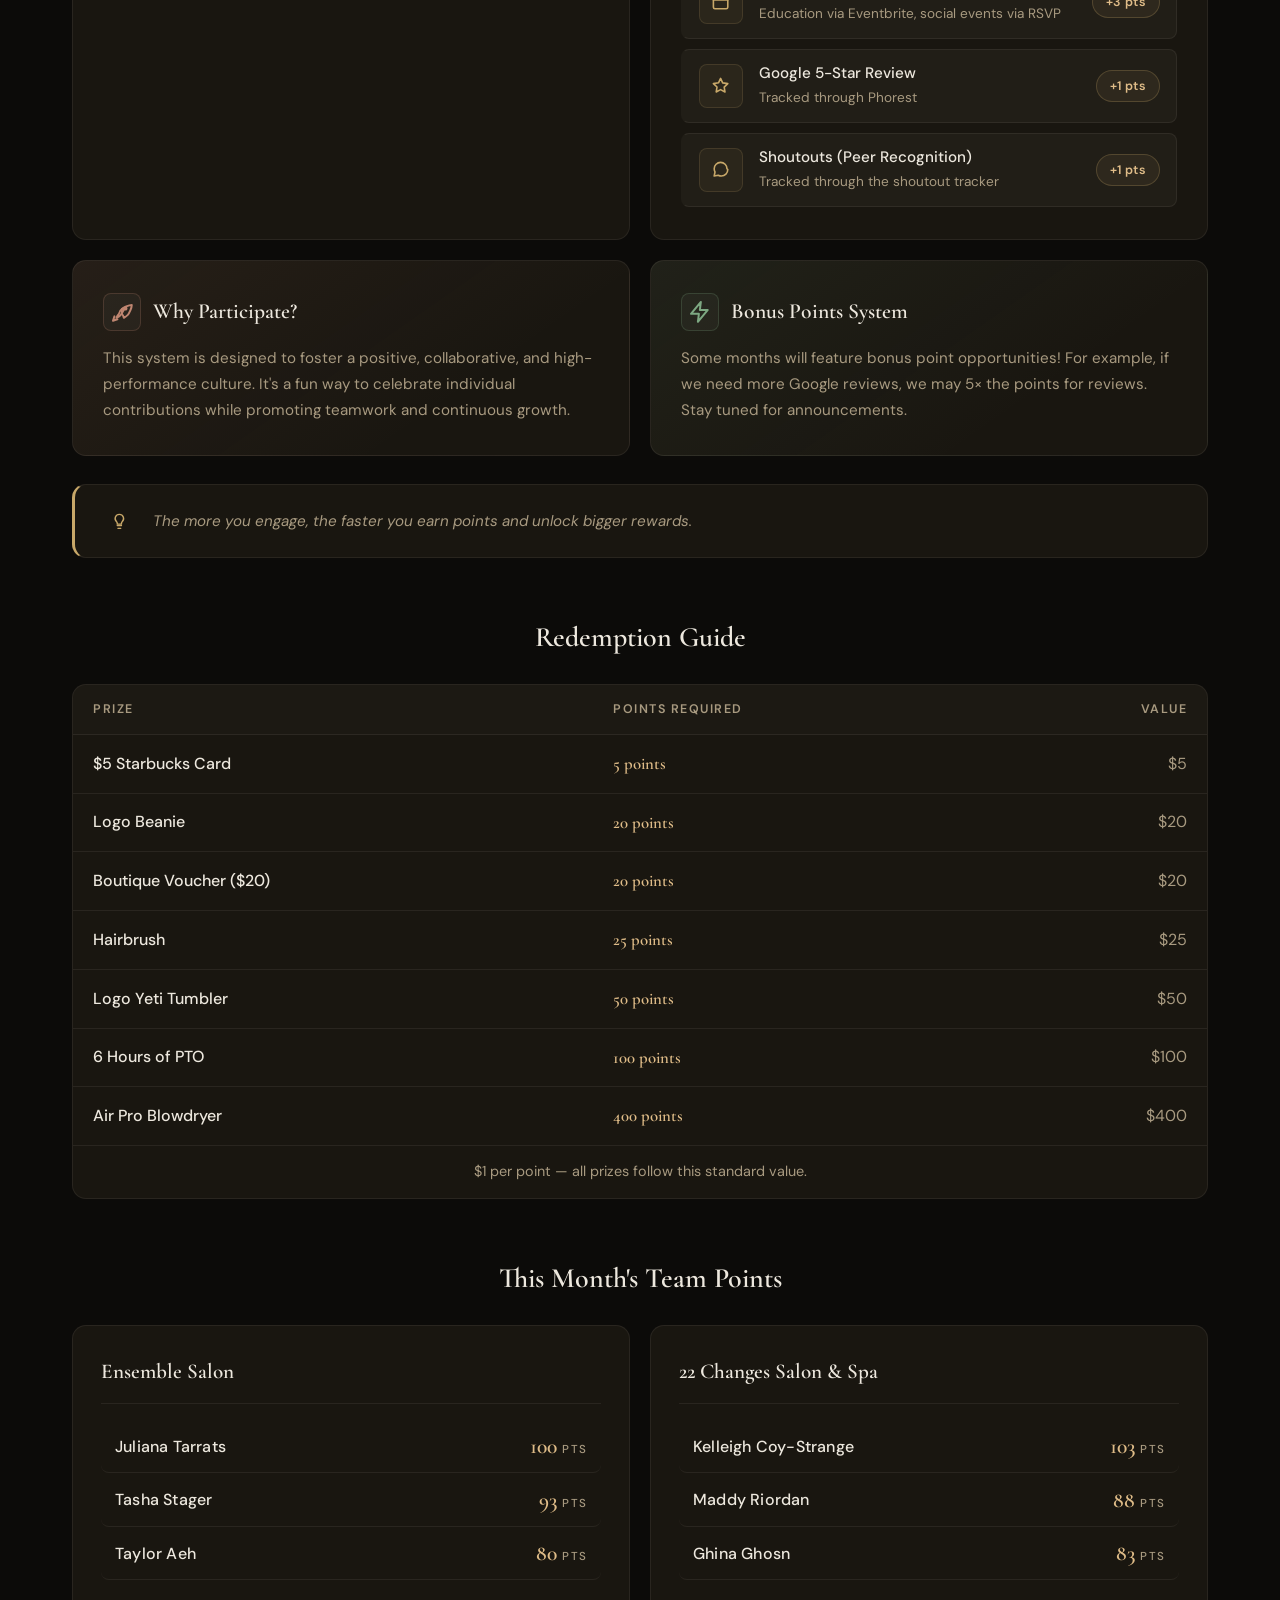
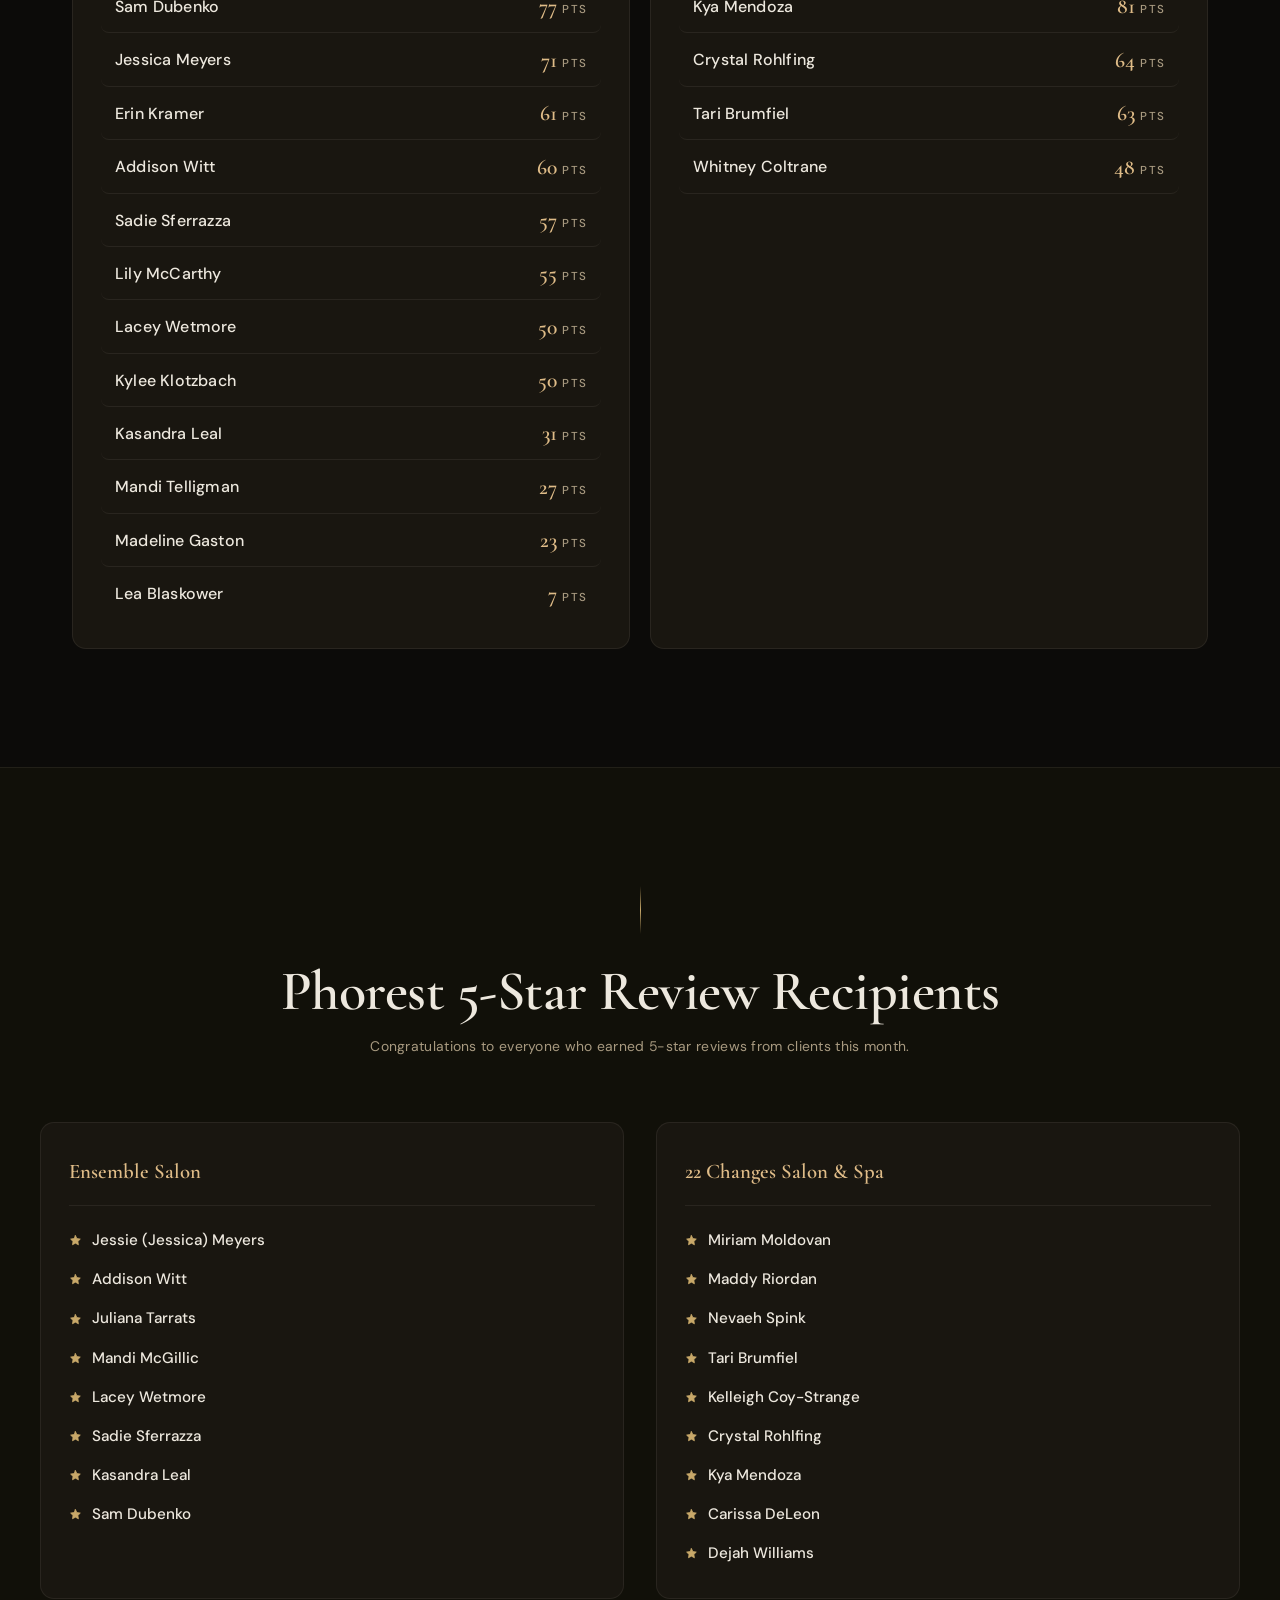
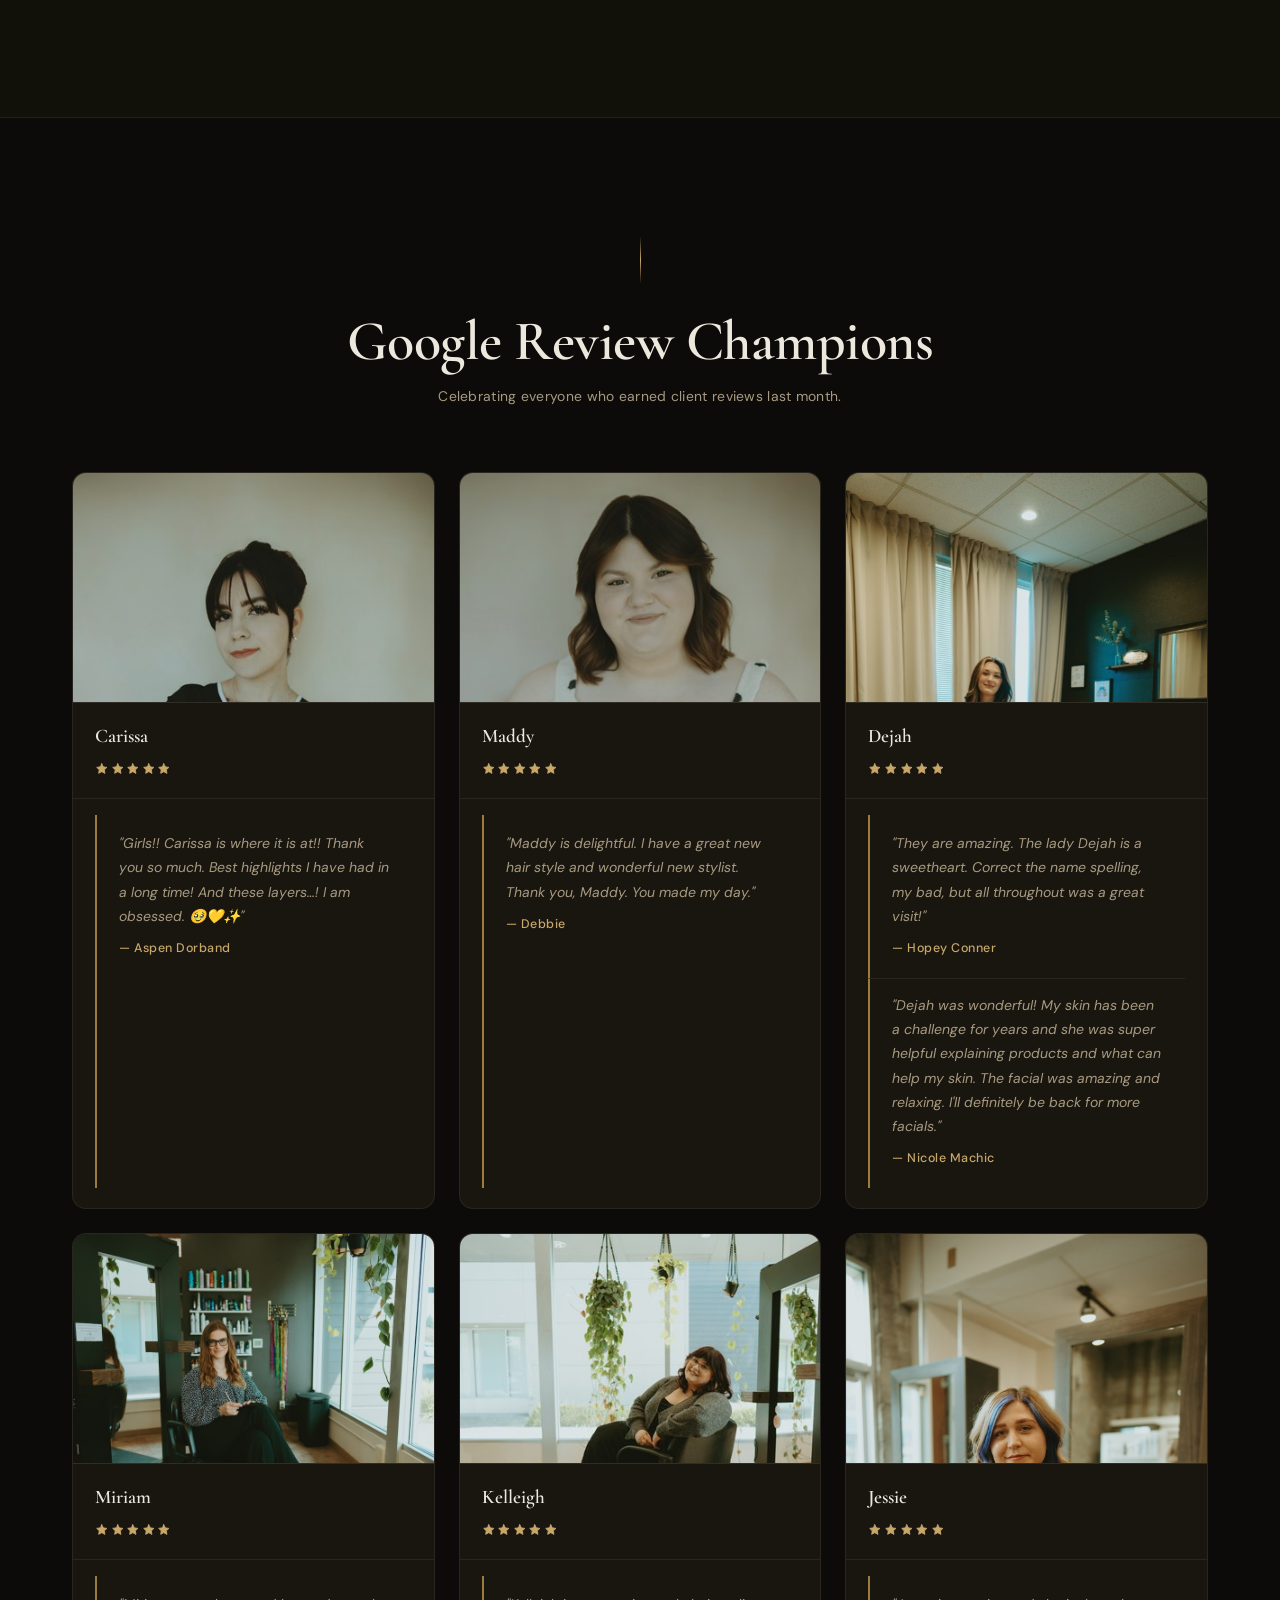
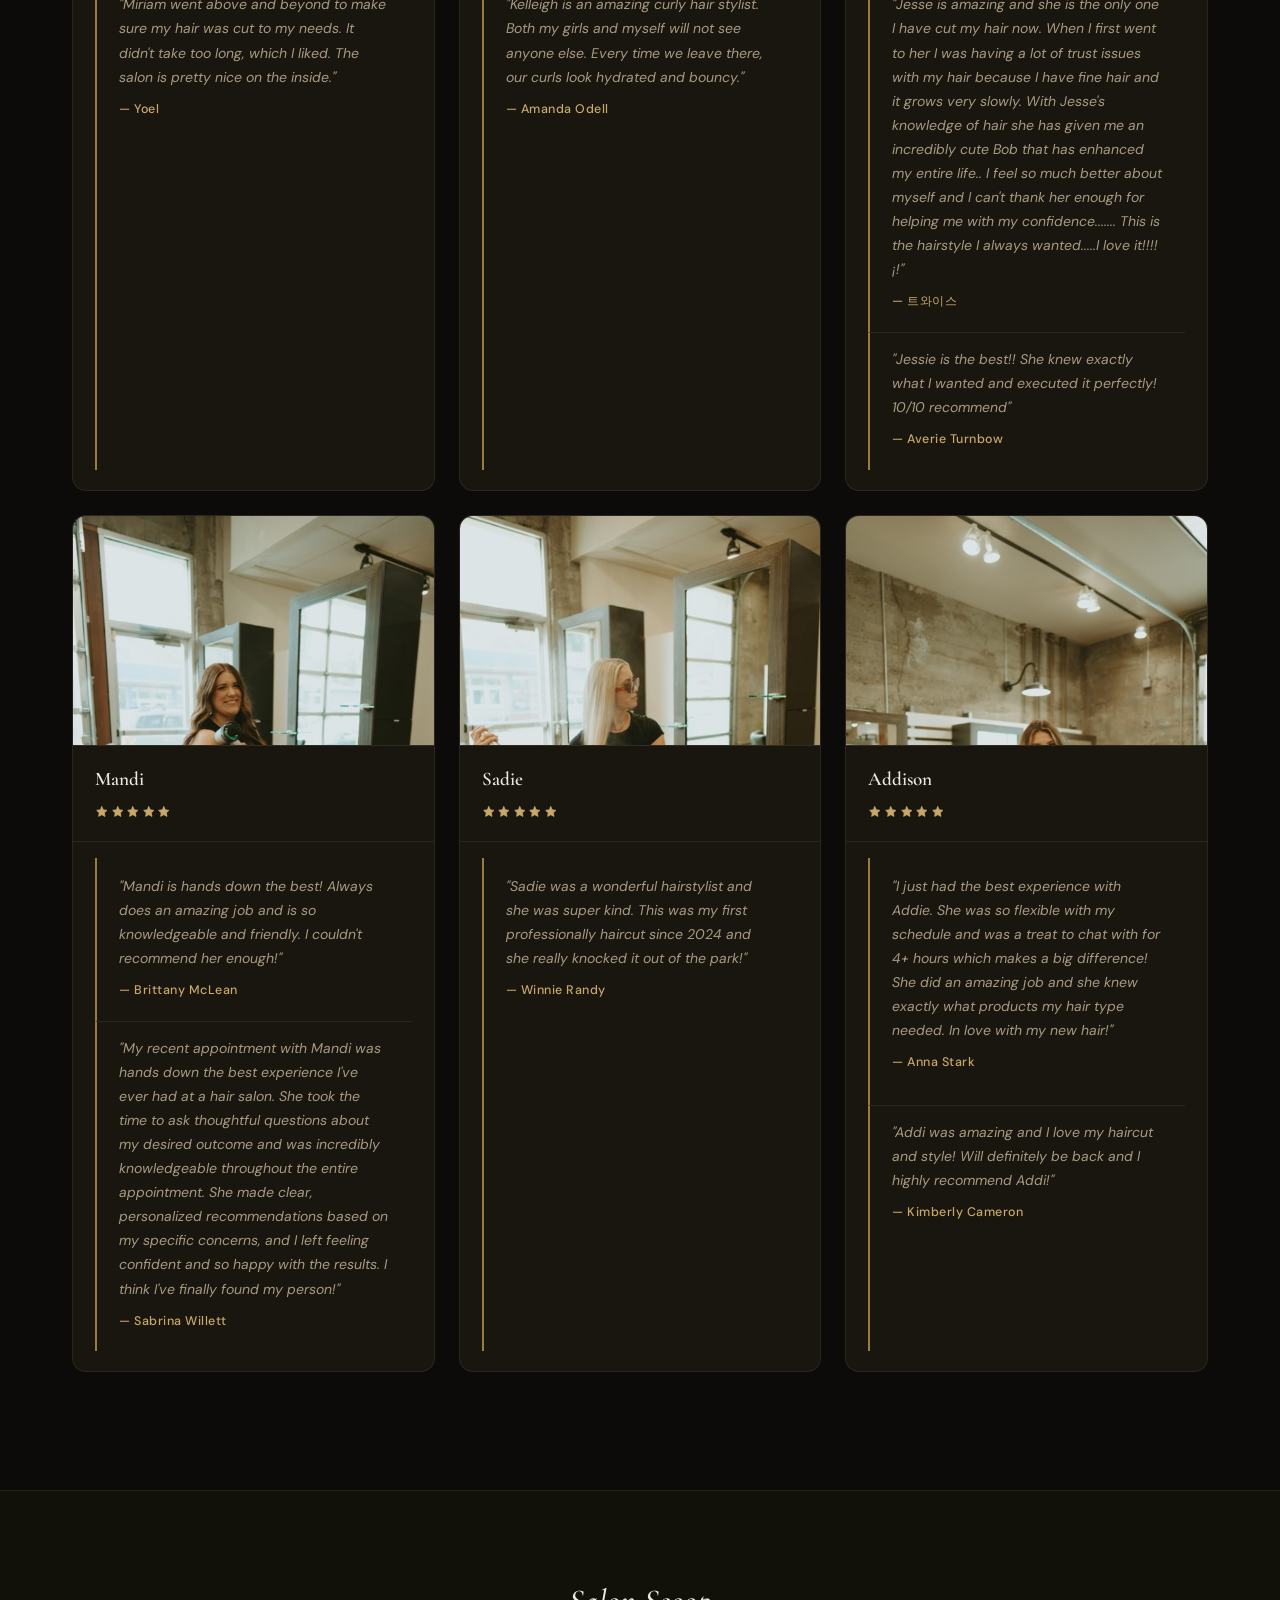
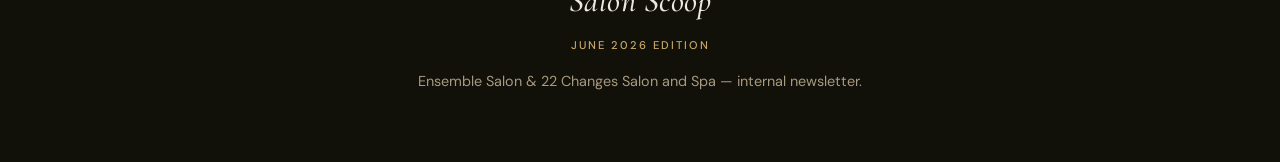
==== commit 35dafec2: "Replace champion photos with brand-session portraits Pulled all 5 new champion photos (Dejah, Miriam" ====
--- a/index.html
+++ b/index.html
@@ -12,7 +12,7 @@
     href="https://fonts.googleapis.com/css2?family=Cormorant+Garamond:ital,wght@0,400;0,500;0,600;0,700;1,400;1,500;1,600;1,700&family=DM+Sans:opsz,wght@9..40,300;9..40,400;9..40,500;9..40,600;9..40,700&display=swap"
     rel="stylesheet"
   />
-  <link rel="stylesheet" href="styles.css?v=21" />
+  <link rel="stylesheet" href="styles.css?v=22" />
 </head>
 <body>
   <div class="scroll-progress" id="scrollProgress" aria-hidden="true"></div>
@@ -234,7 +234,7 @@
     <p class="footer__note">Ensemble Salon &amp; 22 Changes Salon and Spa — internal newsletter.</p>
   </footer>
 
-  <script src="content/current.js?v=21"></script>
-  <script src="script.js?v=21"></script>
+  <script src="content/current.js?v=22"></script>
+  <script src="script.js?v=22"></script>
 </body>
 </html>
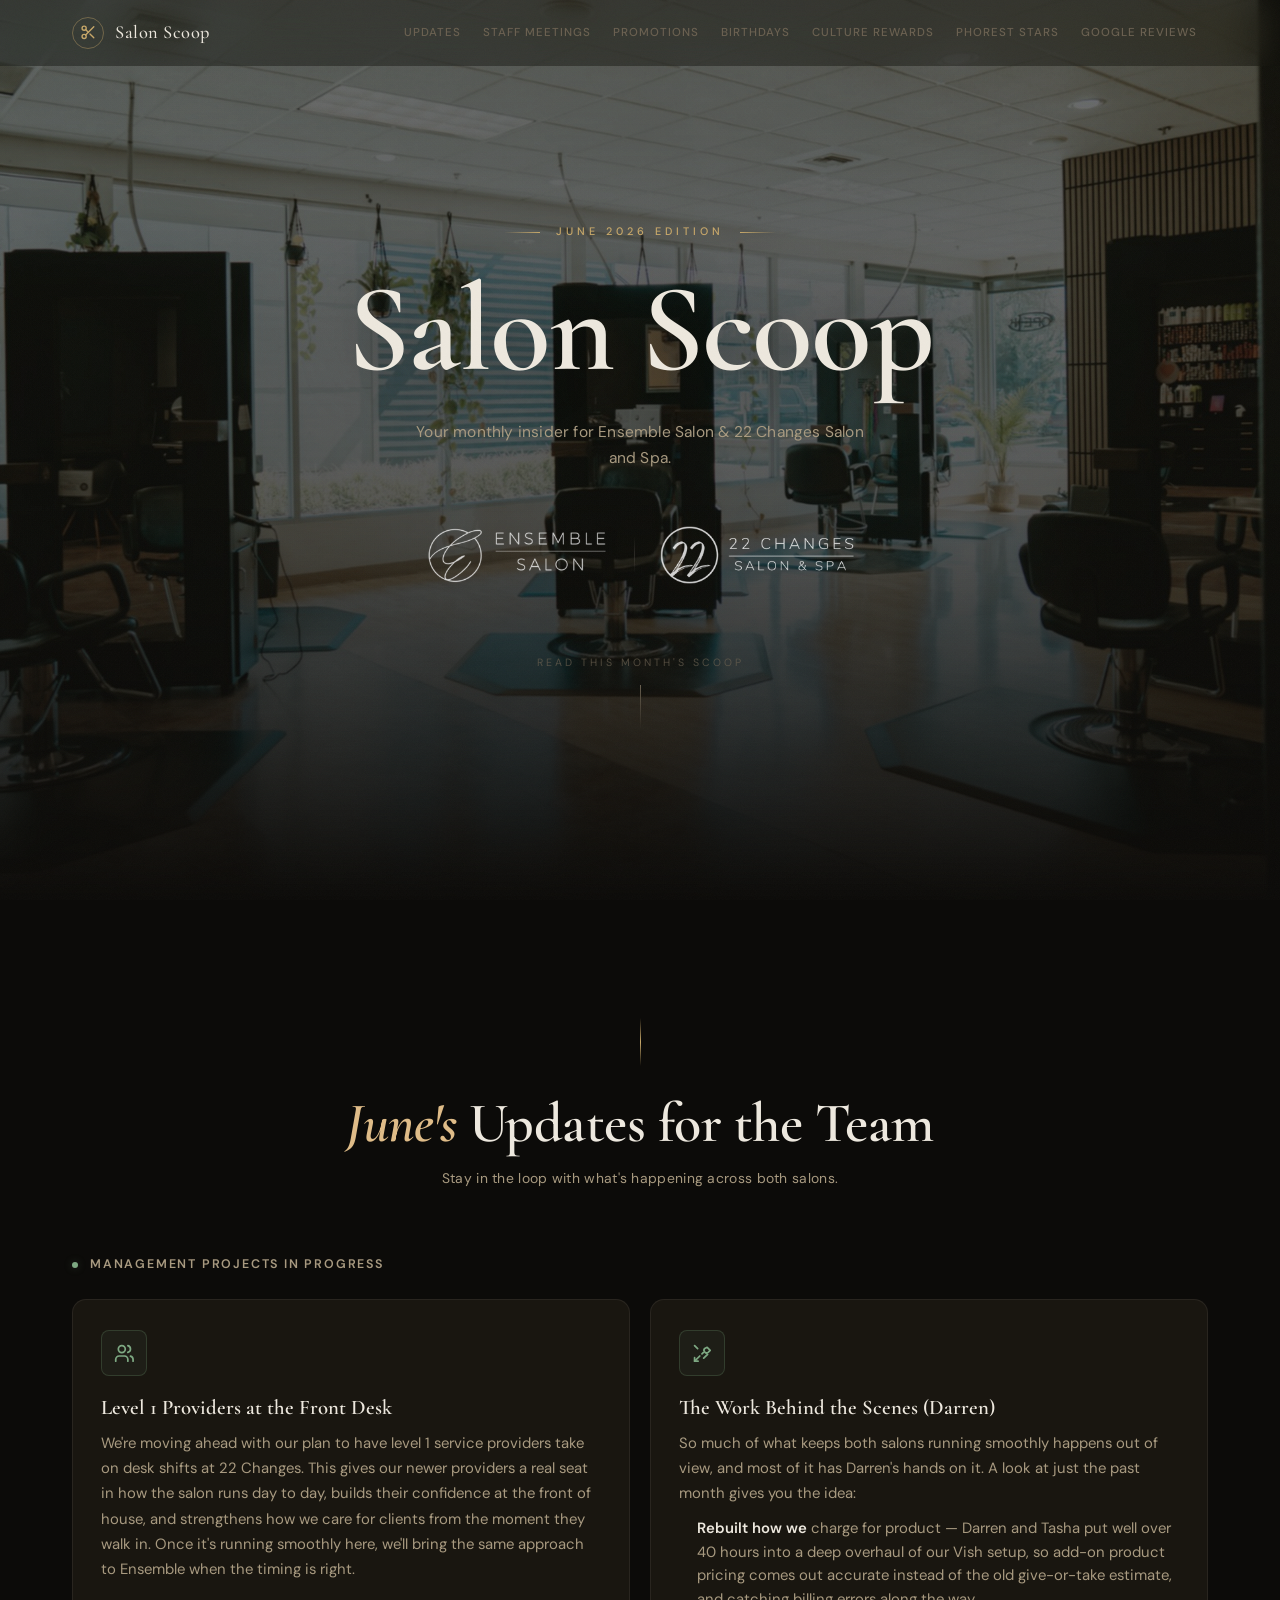
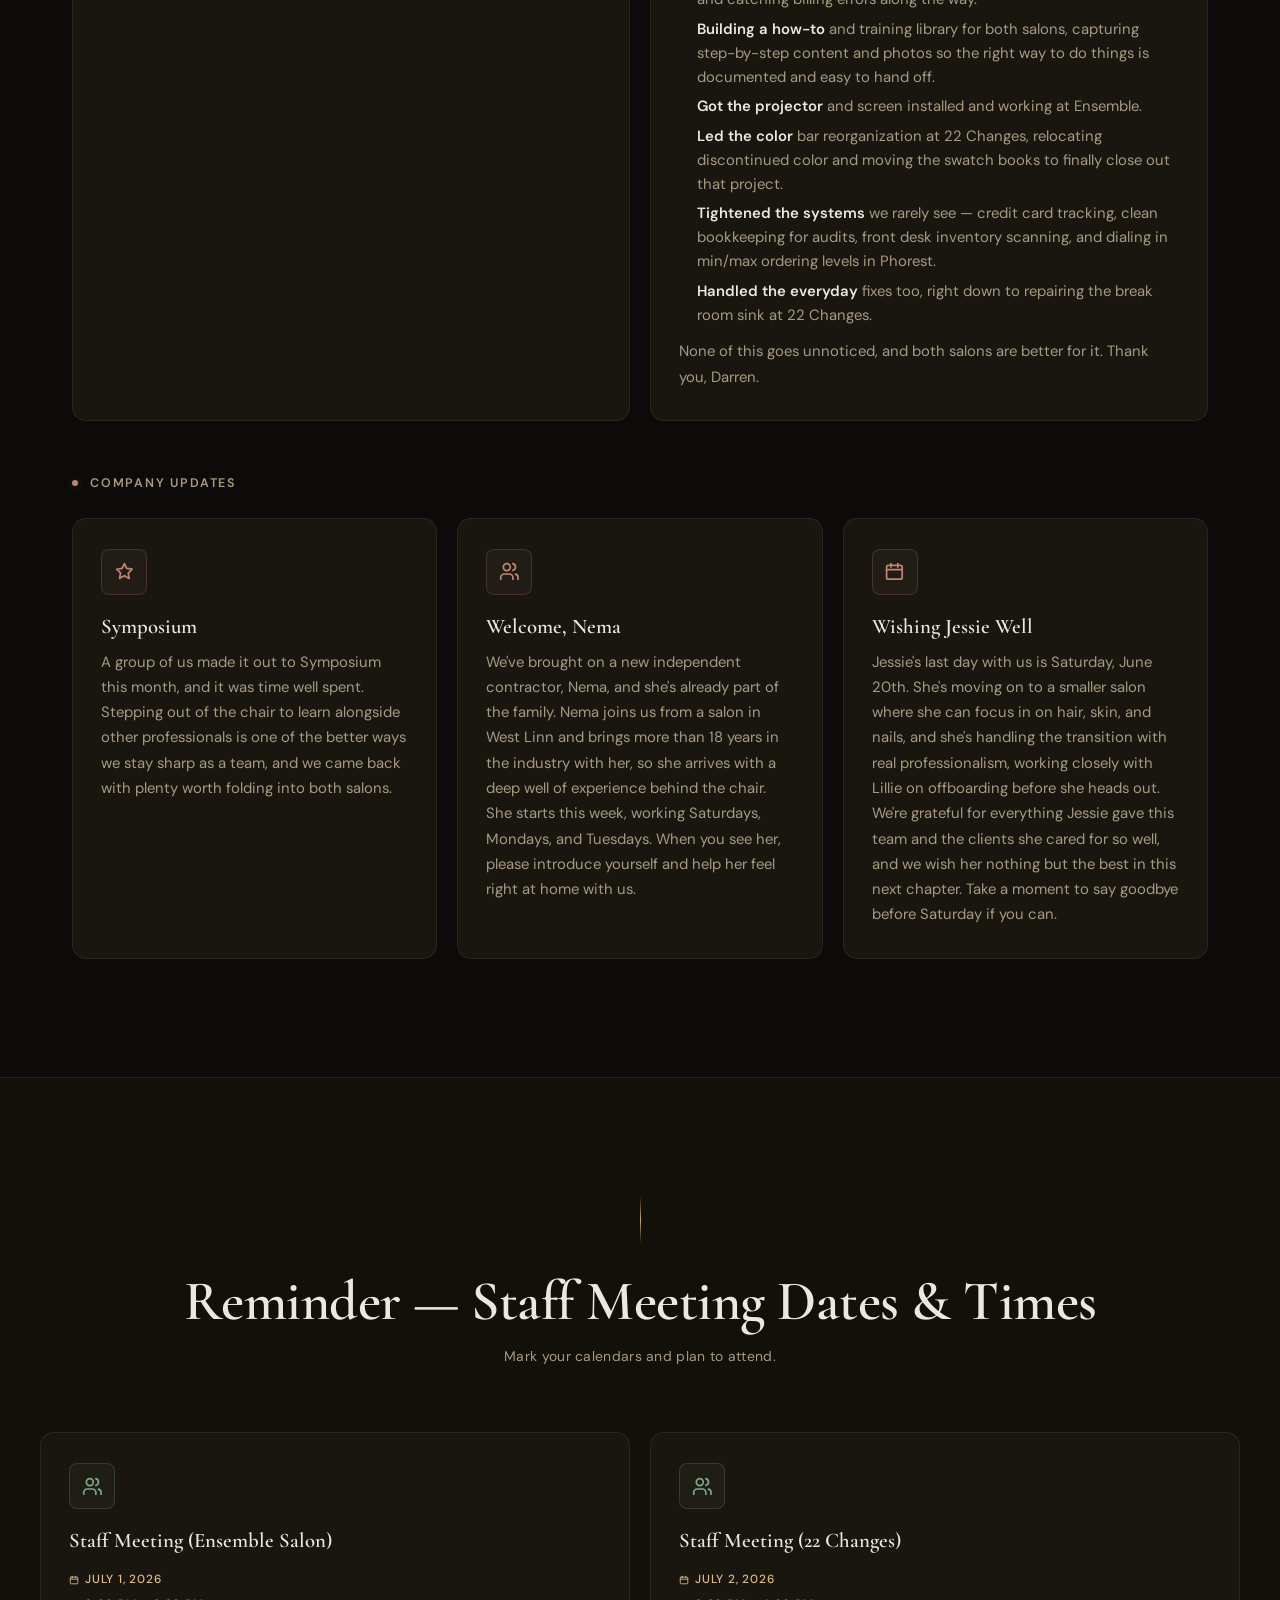
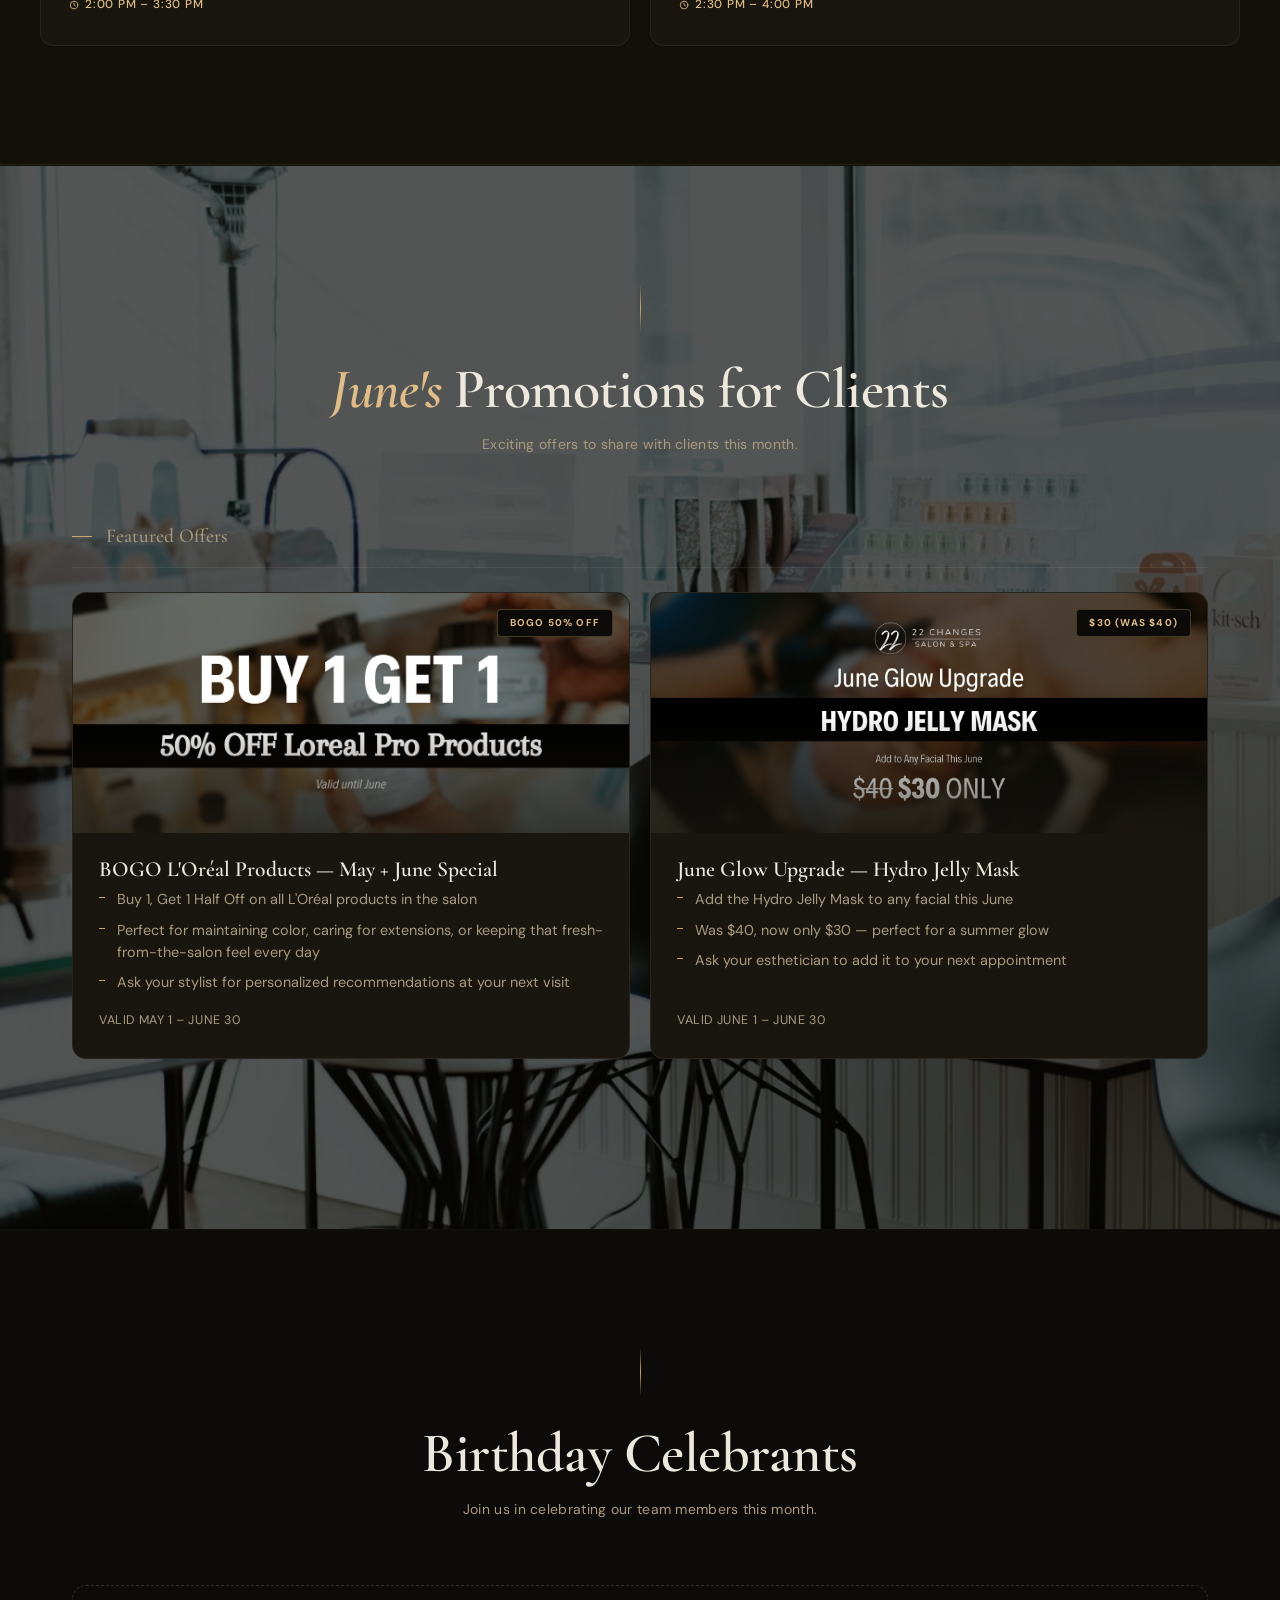
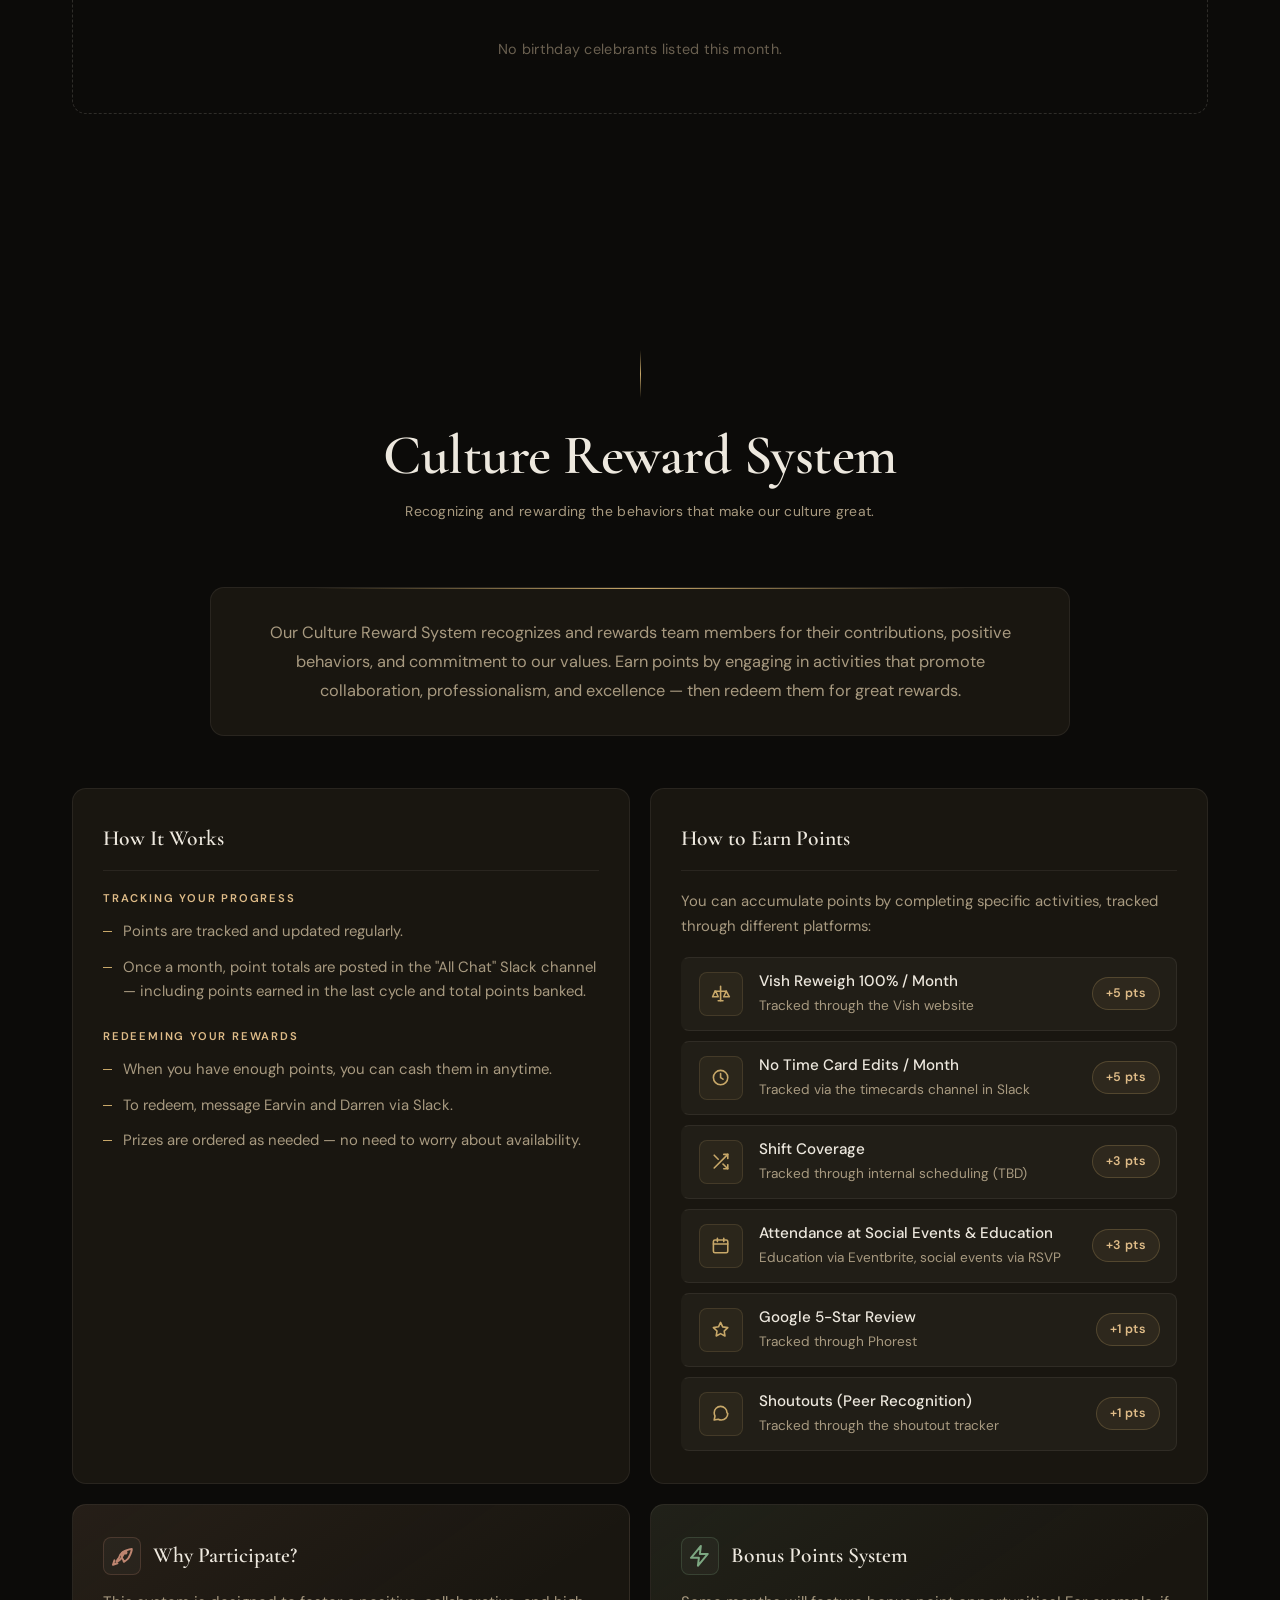
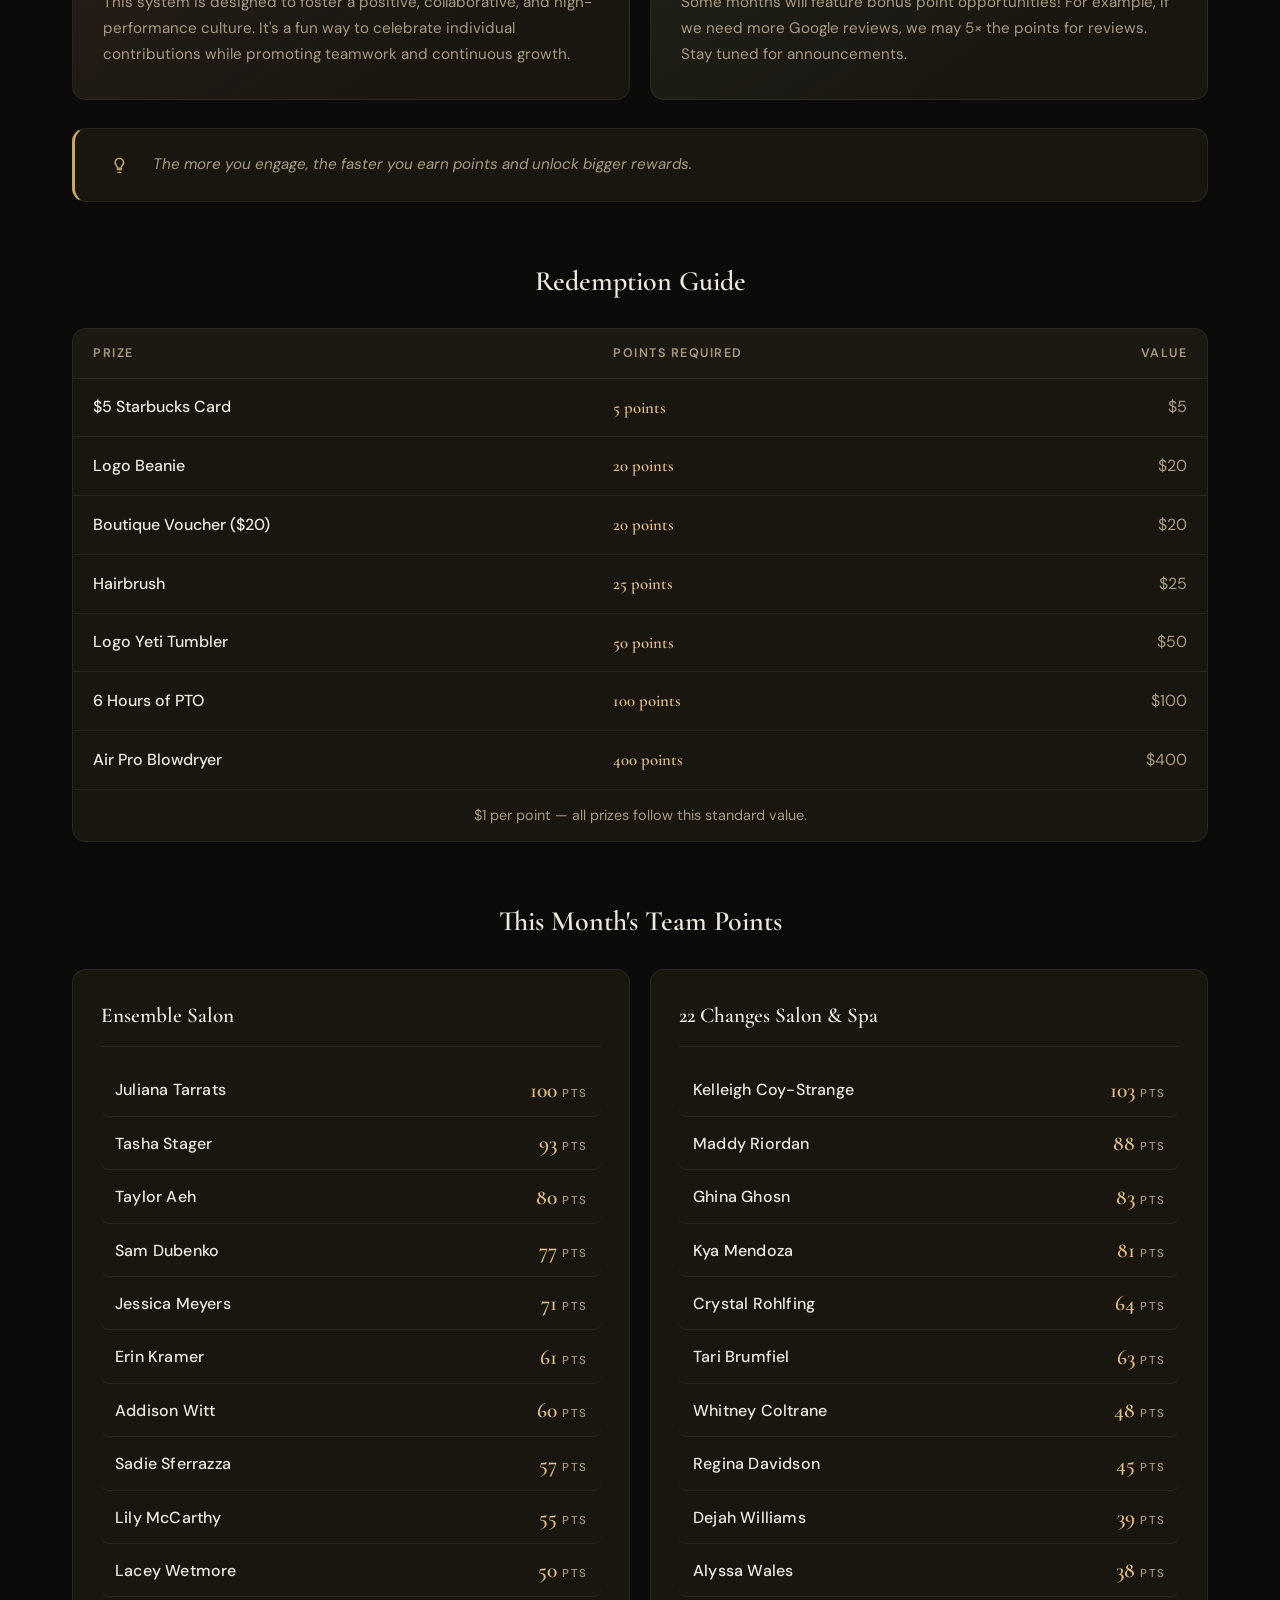
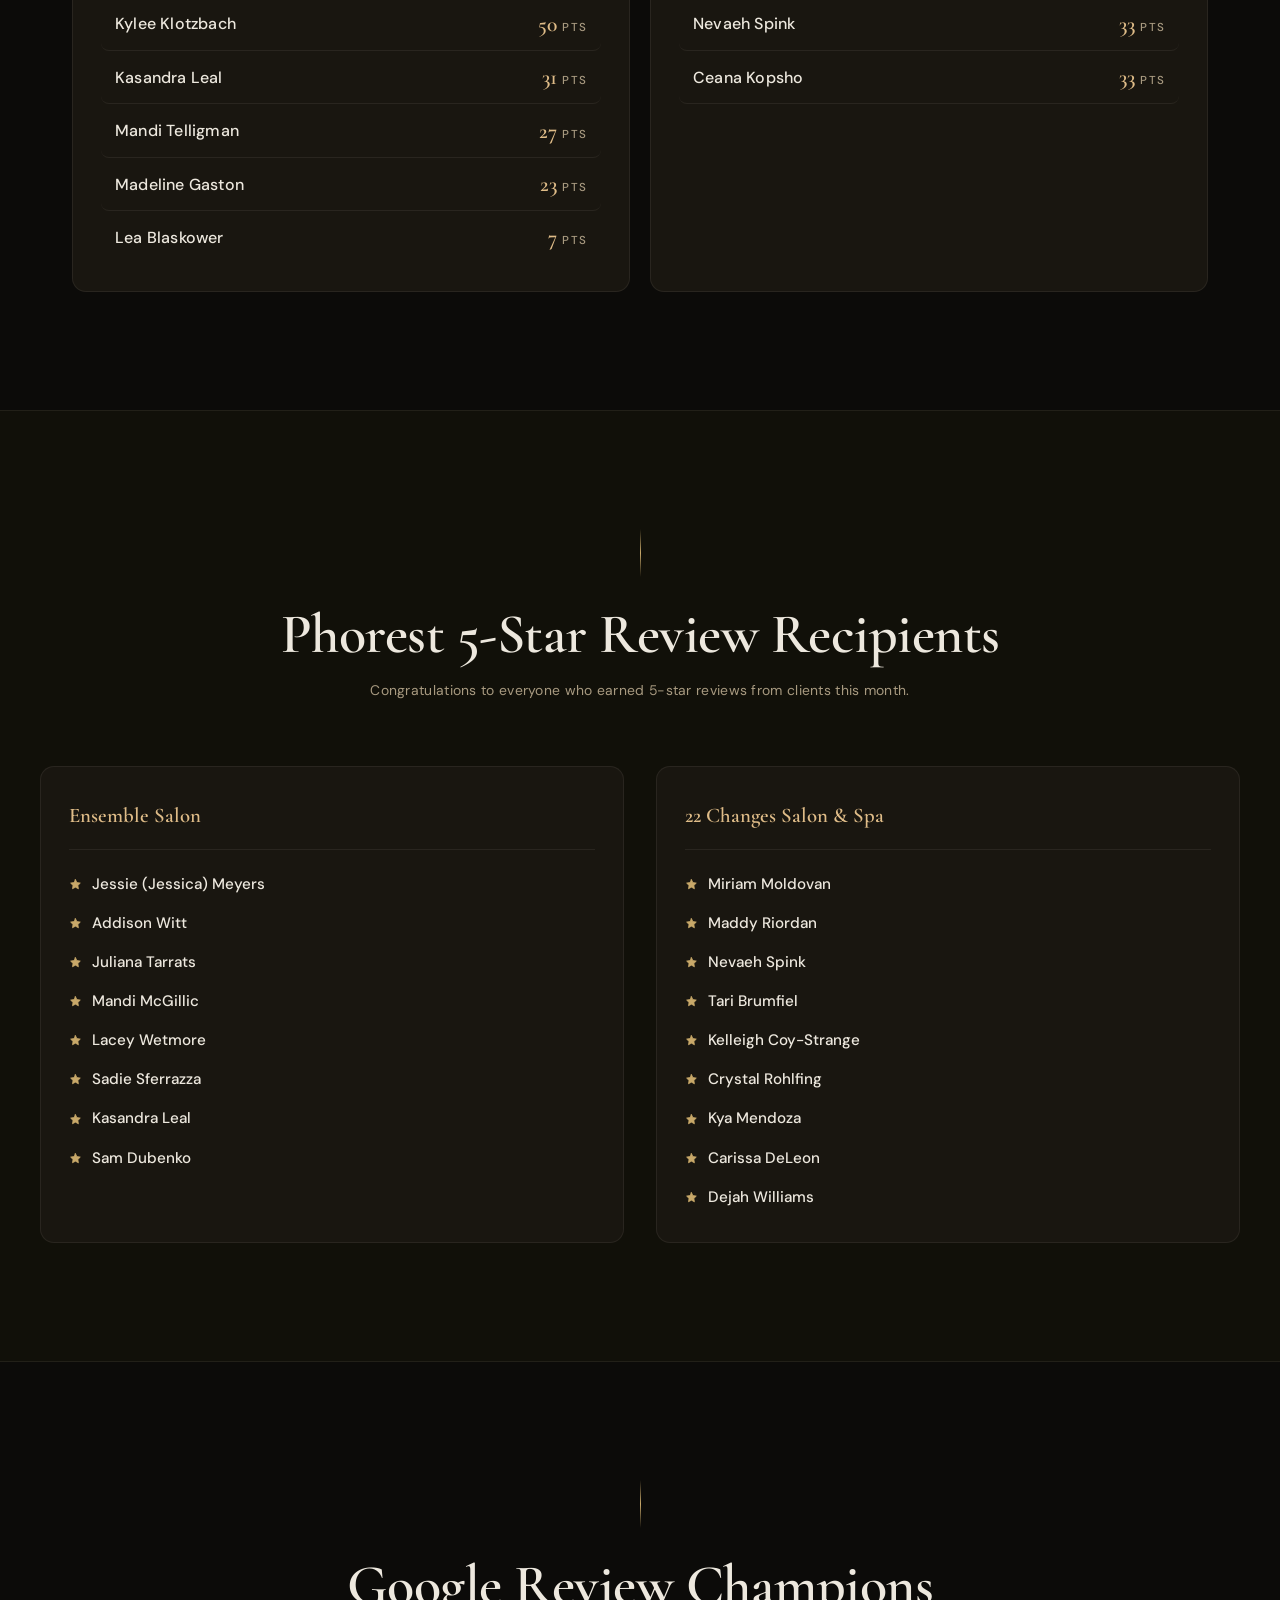
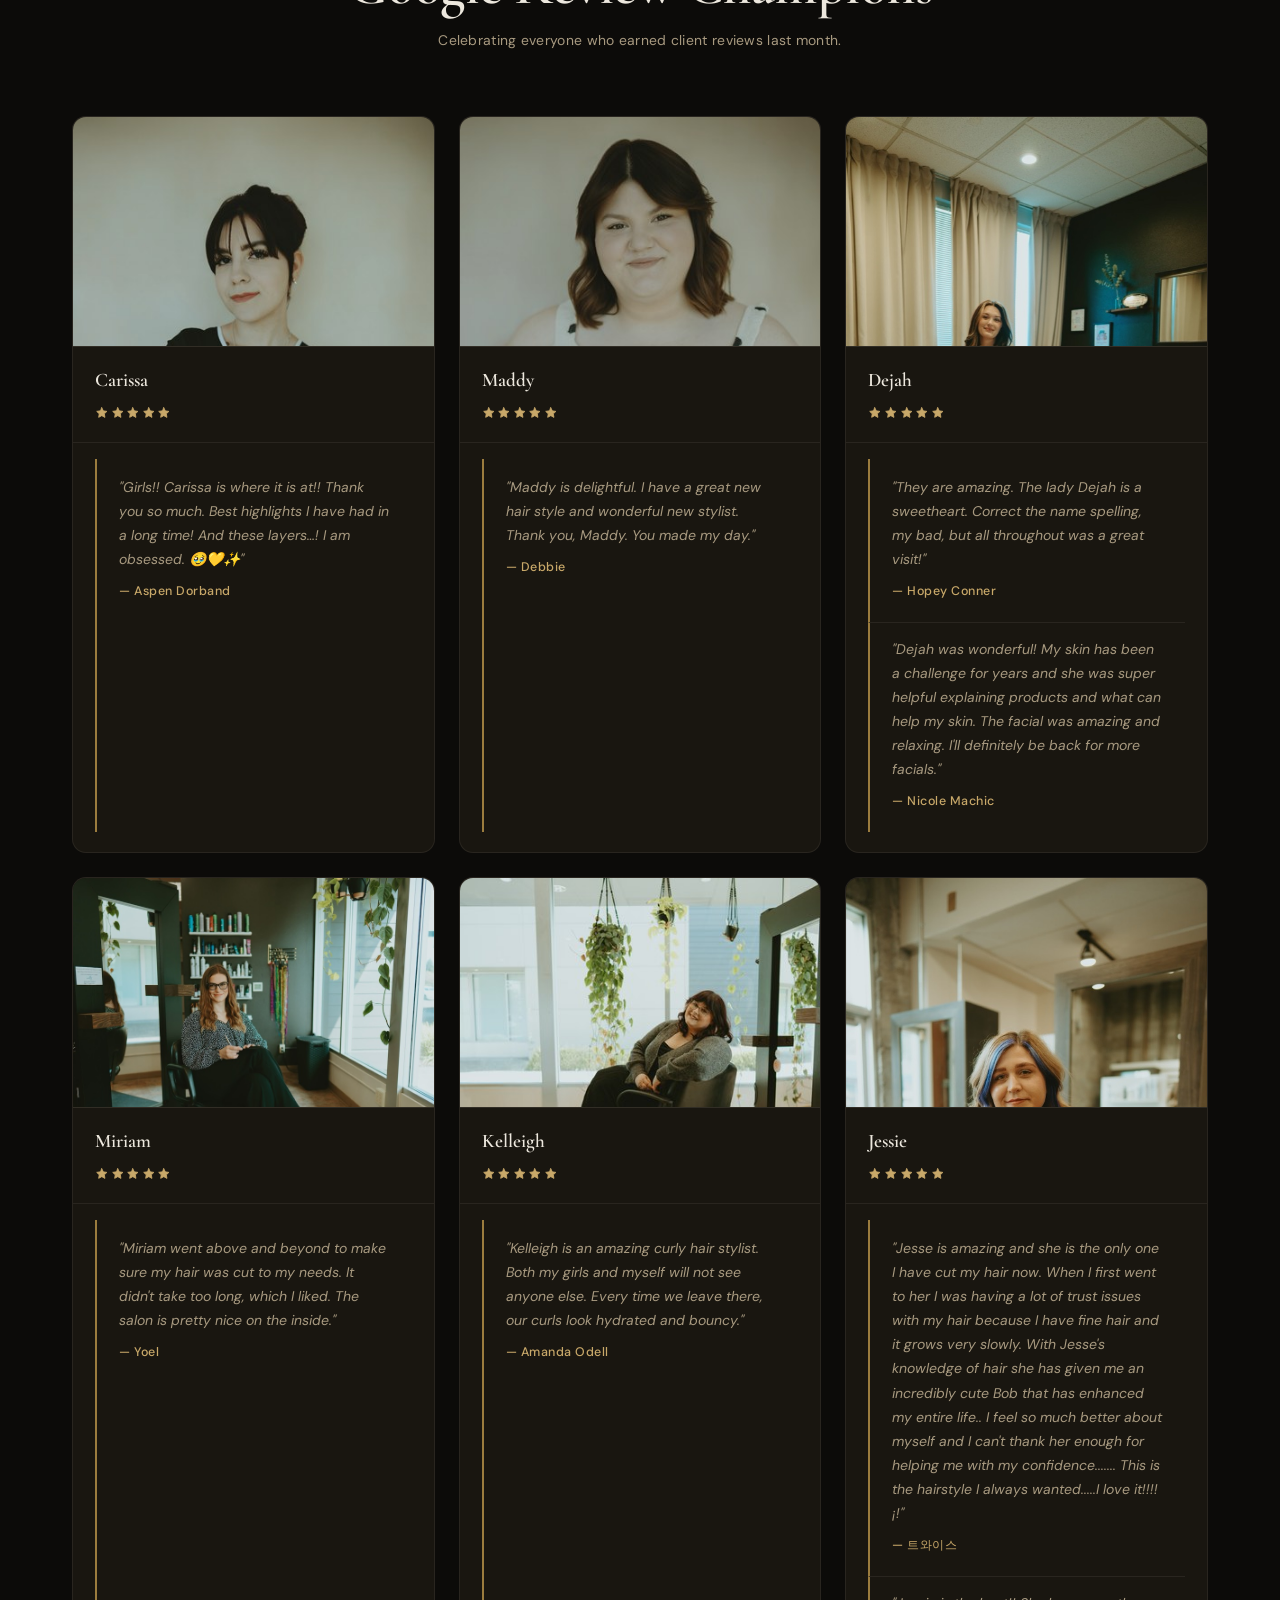
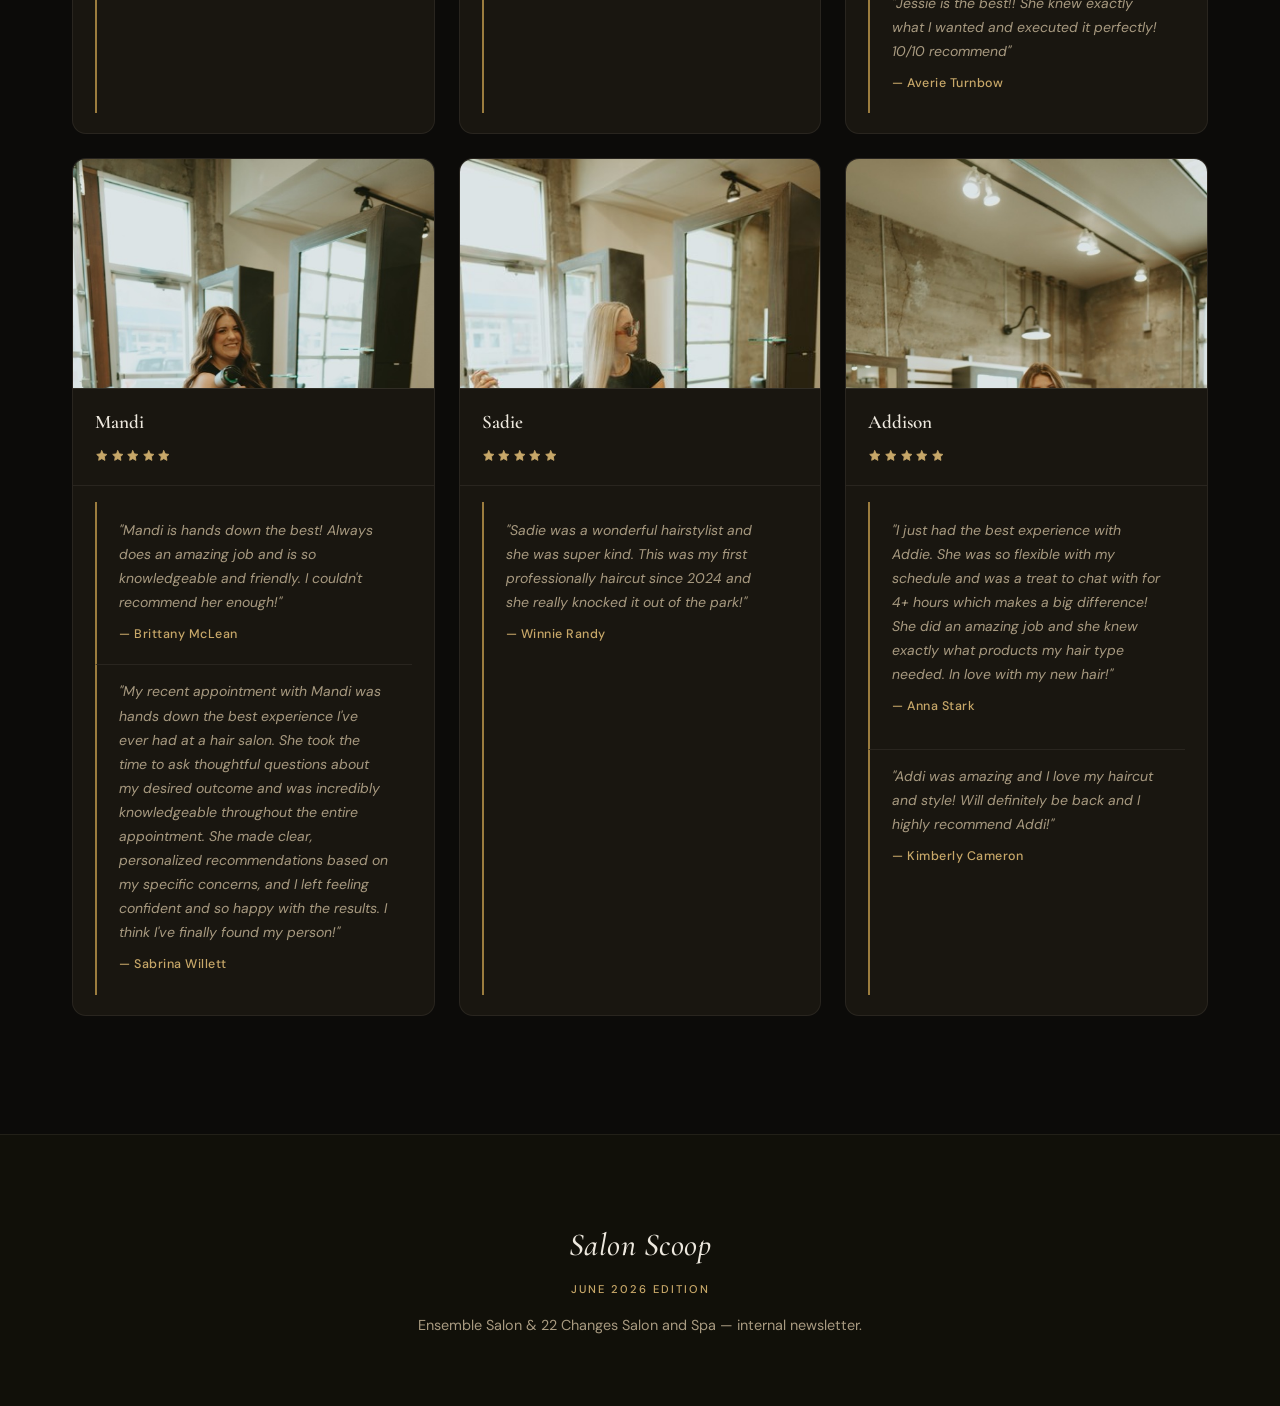
==== commit 37646023: "June updates: Symposium, Welcome Nema, Wishing Jessie Well + Darren behind-the-scenes - New Company " ====
--- a/index.html
+++ b/index.html
@@ -12,7 +12,7 @@
     href="https://fonts.googleapis.com/css2?family=Cormorant+Garamond:ital,wght@0,400;0,500;0,600;0,700;1,400;1,500;1,600;1,700&family=DM+Sans:opsz,wght@9..40,300;9..40,400;9..40,500;9..40,600;9..40,700&display=swap"
     rel="stylesheet"
   />
-  <link rel="stylesheet" href="styles.css?v=22" />
+  <link rel="stylesheet" href="styles.css?v=26" />
 </head>
 <body>
   <div class="scroll-progress" id="scrollProgress" aria-hidden="true"></div>
@@ -234,7 +234,7 @@
     <p class="footer__note">Ensemble Salon &amp; 22 Changes Salon and Spa — internal newsletter.</p>
   </footer>
 
-  <script src="content/current.js?v=22"></script>
-  <script src="script.js?v=22"></script>
+  <script src="content/current.js?v=26"></script>
+  <script src="script.js?v=26"></script>
 </body>
 </html>
--- a/styles.css
+++ b/styles.css
@@ -551,6 +551,17 @@
   line-height: 1.2;
 }
 .card__body { color: var(--text-soft); font-size: 0.93rem; line-height: 1.7; }
+.card__list {
+  margin: 10px 0 0;
+  padding-left: 1.1rem;
+  color: var(--text-soft);
+  font-size: 0.93rem;
+  line-height: 1.6;
+}
+.card__list-item { margin-bottom: 6px; }
+.card__list-lead { color: var(--text); font-weight: 600; }
+.card__closer { margin-top: 12px; }
+.card__list-item::marker { color: var(--accent-teal, currentColor); }
 .card__meta-row {
   display: flex;
   flex-direction: column;
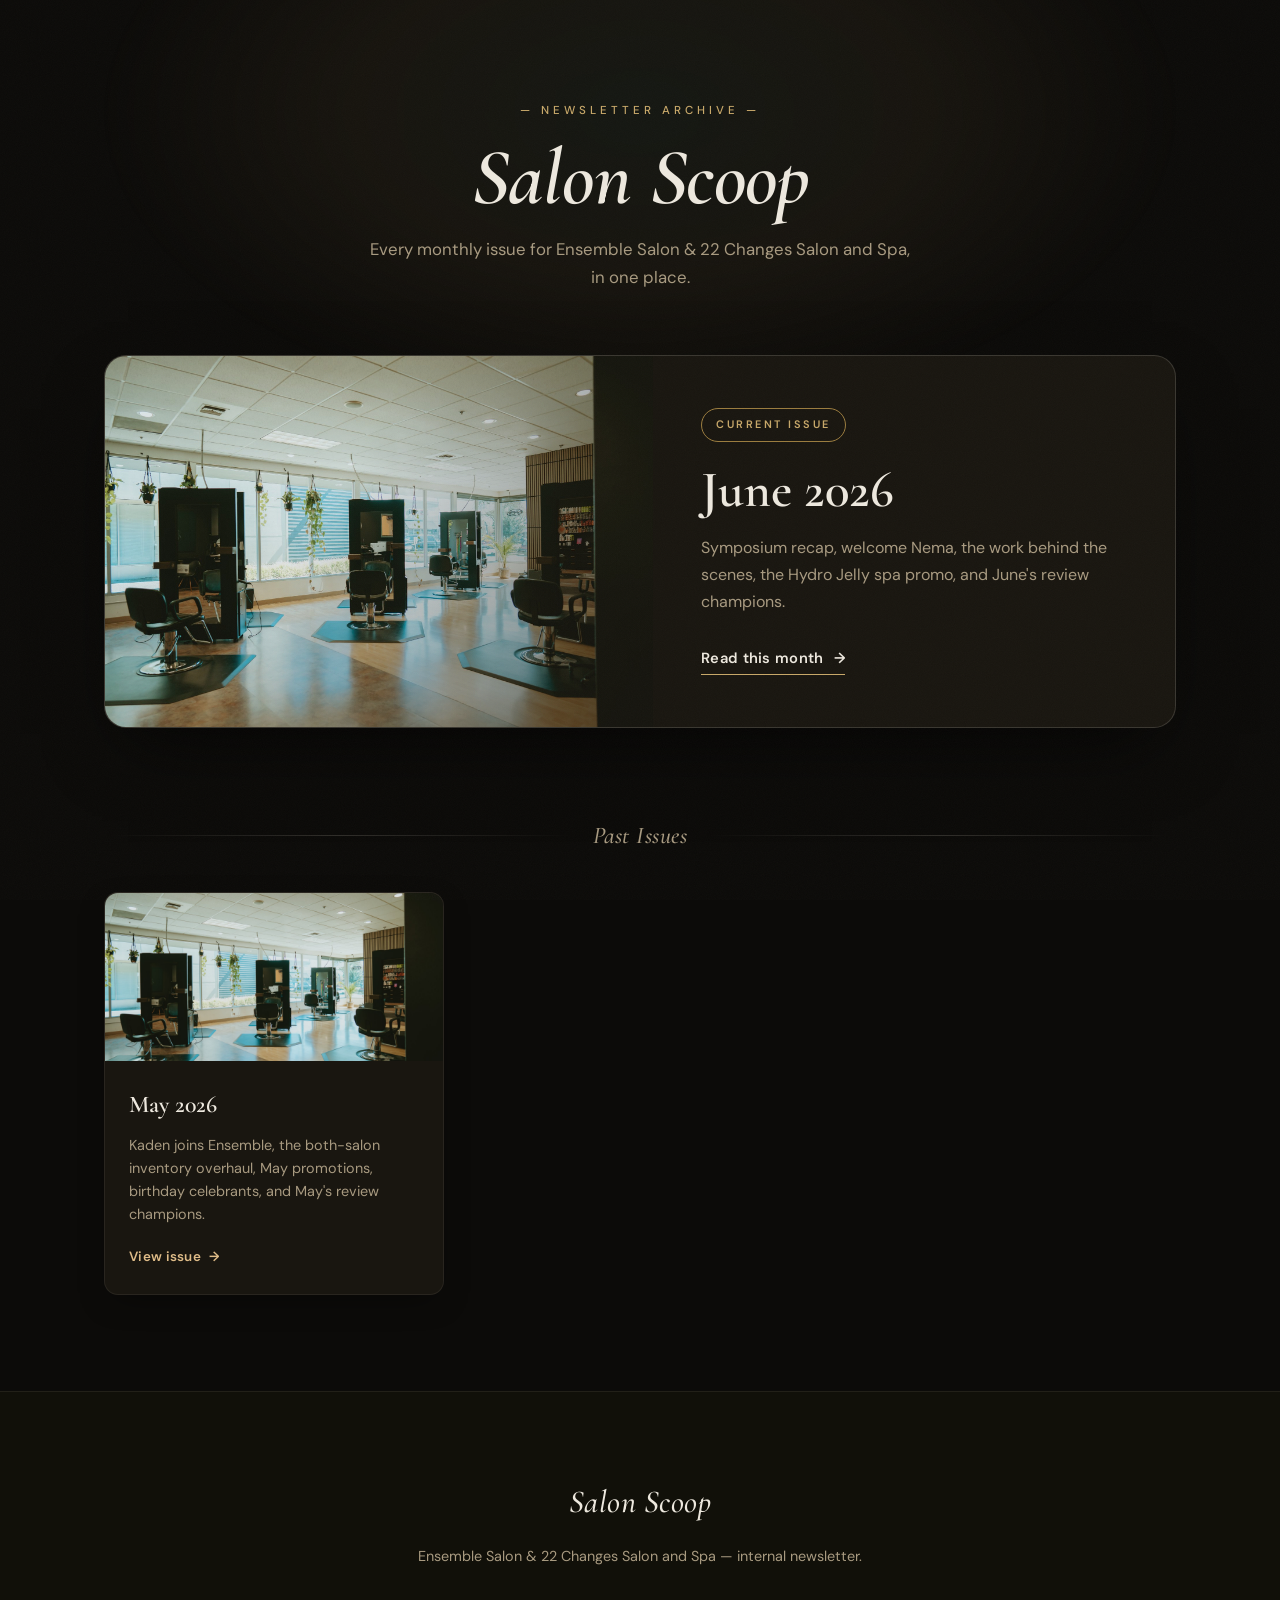
==== commit dad29866: "Turn / into a newsletter archive hub; add May 2026 issue - New landing hub at "/": featured current " ====
--- a/index.html
+++ b/index.html
@@ -3,8 +3,8 @@
 <head>
   <meta charset="UTF-8" />
   <meta name="viewport" content="width=device-width, initial-scale=1.0" />
-  <title>Salon Scoop — Monthly Newsletter</title>
-  <meta name="description" content="The monthly insider newsletter for Ensemble Salon & 22 Changes Salon and Spa." />
+  <title>Salon Scoop — Newsletter Archive</title>
+  <meta name="description" content="The newsletter archive for Ensemble Salon & 22 Changes Salon and Spa — browse every monthly issue." />
 
   <link rel="preconnect" href="https://fonts.googleapis.com" />
   <link rel="preconnect" href="https://fonts.gstatic.com" crossorigin />
@@ -12,229 +12,38 @@
     href="https://fonts.googleapis.com/css2?family=Cormorant+Garamond:ital,wght@0,400;0,500;0,600;0,700;1,400;1,500;1,600;1,700&family=DM+Sans:opsz,wght@9..40,300;9..40,400;9..40,500;9..40,600;9..40,700&display=swap"
     rel="stylesheet"
   />
-  <link rel="stylesheet" href="styles.css?v=26" />
+  <link rel="stylesheet" href="/styles.css?v=27" />
 </head>
-<body>
-  <div class="scroll-progress" id="scrollProgress" aria-hidden="true"></div>
+<body class="hub-body">
+  <div class="hub__glow" aria-hidden="true"></div>
 
-  <header class="nav" id="nav">
-    <div class="nav__inner">
-      <a href="#hero" class="nav__brand">
-        <span class="nav__brand-mark" id="navMark"></span>
-        <span class="nav__brand-text">Salon Scoop</span>
-      </a>
-      <nav class="nav__links" id="navLinks" aria-label="Section navigation">
-        <a href="#updates" class="nav__link">Updates</a>
-        <a href="#staffMeetings" class="nav__link" data-nav="staffMeetings">Staff Meetings</a>
-        <a href="#promotions" class="nav__link">Promotions</a>
-        <a href="#birthdays" class="nav__link">Birthdays</a>
-        <a href="#referral" class="nav__link" data-nav="referral">Referral</a>
-        <a href="#rewards" class="nav__link">Culture Rewards</a>
-        <a href="#education" class="nav__link">Education</a>
-        <a href="#applause" class="nav__link">Applause</a>
-        <a href="#phorest" class="nav__link">Phorest Stars</a>
-        <a href="#reviews" class="nav__link">Google Reviews</a>
-      </nav>
-      <button class="nav__toggle" id="navToggle" aria-label="Toggle menu" aria-expanded="false">
-        <span></span><span></span><span></span>
-      </button>
-    </div>
+  <header class="hub__header">
+    <span class="hub__eyebrow">— Newsletter Archive —</span>
+    <h1 class="hub__wordmark">Salon Scoop</h1>
+    <p class="hub__tagline">Every monthly issue for Ensemble Salon &amp; 22 Changes Salon and Spa, in one place.</p>
   </header>
 
-  <main>
-    <!-- 1. HERO -->
-    <section class="hero" id="hero">
-      <div class="hero__bg" id="heroBg" aria-hidden="true"></div>
-      <div class="hero__overlay" aria-hidden="true"></div>
-      <div class="hero__content">
-        <span class="hero__badge" id="heroBadge">— EDITION —</span>
-        <h1 class="hero__title" id="heroTitle">Salon Scoop</h1>
-        <p class="hero__subtitle" id="heroSubtitle"></p>
-        <div class="hero__logos" id="heroLogos"></div>
-        <a href="#updates" class="hero__scroll" aria-label="Scroll to content">
-          <span class="hero__scroll-text">Read this month's scoop</span>
-          <span class="hero__scroll-arrow" aria-hidden="true"></span>
-        </a>
-      </div>
+  <main class="hub">
+    <section class="hub__featured-wrap" aria-label="Current issue">
+      <div id="hubFeatured"></div>
     </section>
 
-    <!-- 2. MONTHLY UPDATES -->
-    <section class="section" id="updates" data-reveal>
-      <div class="section__head">
-        <h2 class="section__title"><span id="updatesMonth">This Month's</span> Updates for the Team</h2>
-        <p class="section__sub">Stay in the loop with what's happening across both salons.</p>
+    <section class="hub__past" id="hubPast" aria-label="Past issues">
+      <div class="hub__section-head">
+        <span class="hub__section-line" aria-hidden="true"></span>
+        <h2 class="hub__section-title">Past Issues</h2>
+        <span class="hub__section-line" aria-hidden="true"></span>
       </div>
-      <div class="updates">
-        <div class="updates__group">
-          <h3 class="updates__group-title">
-            <span class="updates__group-dot updates__group-dot--teal"></span>
-            Management Projects in Progress
-          </h3>
-          <div class="card-grid" id="managementProjects"></div>
-        </div>
-        <div class="updates__group">
-          <h3 class="updates__group-title">
-            <span class="updates__group-dot updates__group-dot--violet"></span>
-            Company Updates
-          </h3>
-          <div class="card-grid" id="companyUpdates"></div>
-        </div>
-      </div>
-    </section>
-
-    <!-- 3. PROMOTIONS -->
-    <!-- 1B. STAFF MEETING REMINDERS -->
-    <section class="section section--alt" id="staffMeetings" data-reveal>
-      <div class="section__head">
-        <h2 class="section__title" id="staffMeetingsTitle">Reminder — Staff Meeting Dates &amp; Times</h2>
-        <p class="section__sub" id="staffMeetingsSub">Mark your calendars and plan to attend.</p>
-      </div>
-      <div class="card-grid" id="staffMeetingsGrid"></div>
-    </section>
-
-    <section class="section section--alt" id="promotions" data-reveal>
-      <div class="promotions__bg" aria-hidden="true"></div>
-      <div class="section__head">
-        <h2 class="section__title"><span id="promoMonth">This Month's</span> Promotions for Clients</h2>
-        <p class="section__sub">Exciting offers to share with clients this month.</p>
-      </div>
-      <div class="promo">
-        <div class="promo__group">
-          <h3 class="promo__group-title">Featured Offers</h3>
-          <div class="promo__track promo__track--featured" id="promoFeatured"></div>
-        </div>
-        <div class="promo__group promo__group--special" id="promoSpecialGroup" hidden>
-          <h3 class="promo__group-title promo__group-title--special">Special Promo</h3>
-          <div class="promo__track promo__track--special" id="promoSpecial"></div>
-        </div>
-      </div>
-    </section>
-
-    <!-- 4. BIRTHDAY CELEBRANTS -->
-    <section class="section" id="birthdays" data-reveal>
-      <div class="section__head">
-        <h2 class="section__title">Birthday Celebrants</h2>
-        <p class="section__sub">Join us in celebrating our team members this month.</p>
-      </div>
-      <div class="birthday-grid" id="birthdayGrid"></div>
-    </section>
-
-    <!-- 5. STAFF REFERRAL CONTEST -->
-    <section class="section section--alt" id="referral" data-reveal>
-      <div class="section__head">
-        <h2 class="section__title" id="referralTitle">Staff Referral Contest</h2>
-        <p class="section__sub" id="referralSub"></p>
-      </div>
-      <div class="referral" id="referralBody"></div>
-    </section>
-
-    <!-- 6. CULTURE REWARDS & PRIZES -->
-    <section class="section" id="rewards" data-reveal>
-      <div class="section__head">
-        <h2 class="section__title">Culture Reward System</h2>
-        <p class="section__sub">Recognizing and rewarding the behaviors that make our culture great.</p>
-      </div>
-
-      <p class="rewards__overview" id="rewardsOverview"></p>
-
-      <div class="rewards__row">
-        <div class="rewards__col">
-          <h3 class="rewards__col-title">How It Works</h3>
-          <h4 class="rewards__sub-title">Tracking Your Progress</h4>
-          <ul class="rewards__bullets" id="rewardsTracking"></ul>
-          <h4 class="rewards__sub-title">Redeeming Your Rewards</h4>
-          <ul class="rewards__bullets" id="rewardsRedeeming"></ul>
-        </div>
-
-        <div class="rewards__col">
-          <h3 class="rewards__col-title">How to Earn Points</h3>
-          <p class="rewards__col-sub">You can accumulate points by completing specific activities, tracked through different platforms:</p>
-          <ul class="earn-list" id="rewardsEarn"></ul>
-        </div>
-      </div>
-
-      <div class="rewards__row">
-        <div class="rewards__col rewards__col--tint-violet">
-          <h3 class="rewards__col-title rewards__col-title--icon" data-icon="rocket">Why Participate?</h3>
-          <p class="rewards__body" id="rewardsWhy"></p>
-        </div>
-        <div class="rewards__col rewards__col--tint-teal">
-          <h3 class="rewards__col-title rewards__col-title--icon" data-icon="zap">Bonus Points System</h3>
-          <p class="rewards__body" id="rewardsBonus"></p>
-        </div>
-      </div>
-
-      <div class="rewards__tip" id="rewardsTip"></div>
-
-      <h3 class="rewards__section-title">Redemption Guide</h3>
-      <div class="prizes">
-        <table class="prizes__table">
-          <thead>
-            <tr><th>Prize</th><th>Points Required</th><th>Value</th></tr>
-          </thead>
-          <tbody id="prizesBody"></tbody>
-        </table>
-        <p class="prizes__note" id="prizesNote"></p>
-      </div>
-
-      <h3 class="rewards__section-title">This Month's Team Points</h3>
-      <div class="points-by-location">
-        <div class="points-col">
-          <h4 class="points-col__title">Ensemble Salon</h4>
-          <ul class="points-list" id="pointsEnsemble"></ul>
-        </div>
-        <div class="points-col">
-          <h4 class="points-col__title">22 Changes Salon &amp; Spa</h4>
-          <ul class="points-list" id="points22Changes"></ul>
-        </div>
-      </div>
-    </section>
-
-    <!-- 7. UPCOMING EDUCATION -->
-    <section class="section section--alt" id="education" data-reveal>
-      <div class="section__head">
-        <h2 class="section__title">Upcoming Education</h2>
-        <p class="section__sub">Classes and workshops to level up your craft.</p>
-      </div>
-      <div class="card-grid" id="educationGrid"></div>
-    </section>
-
-    <!-- 8. APPLAUSE CORNER -->
-    <section class="section" id="applause" data-reveal>
-      <div class="applause__bg" aria-hidden="true"></div>
-      <div class="section__head">
-        <h2 class="section__title">Applause Corner</h2>
-        <p class="section__sub">Shoutouts from the team, to the team.</p>
-      </div>
-      <div class="applause-grid" id="applauseGrid"></div>
-    </section>
-
-    <!-- 9. PHOREST 5-STAR REVIEW RECIPIENTS -->
-    <section class="section section--alt" id="phorest" data-reveal>
-      <div class="section__head">
-        <h2 class="section__title">Phorest 5-Star Review Recipients</h2>
-        <p class="section__sub">Congratulations to everyone who earned 5-star reviews from clients this month.</p>
-      </div>
-      <div class="phorest" id="phorestBody"></div>
-    </section>
-
-    <!-- 10. GOOGLE REVIEW CHAMPIONS -->
-    <section class="section" id="reviews" data-reveal>
-      <div class="section__head">
-        <h2 class="section__title">Google Review Champions</h2>
-        <p class="section__sub" id="reviewsSub">Celebrating everyone who earned client reviews last month.</p>
-      </div>
-      <div class="champions-grid" id="championsGrid"></div>
+      <div class="issue-grid" id="hubGrid"></div>
     </section>
   </main>
 
   <footer class="footer">
     <p class="footer__brand">Salon Scoop</p>
-    <p class="footer__meta" id="footerMeta"></p>
     <p class="footer__note">Ensemble Salon &amp; 22 Changes Salon and Spa — internal newsletter.</p>
   </footer>
 
-  <script src="content/current.js?v=26"></script>
-  <script src="script.js?v=26"></script>
+  <script src="/content/issues.js?v=27"></script>
+  <script src="/hub.js?v=27"></script>
 </body>
 </html>
--- a/styles.css
+++ b/styles.css
@@ -1654,3 +1654,256 @@
   }
   [data-reveal], .stagger { opacity: 1 !important; transform: none !important; }
 }
+
+/* ============================================================
+   LANDING HUB (archive of all issues, served at "/")
+   ============================================================ */
+.hub-body { position: relative; }
+
+.hub__glow {
+  position: fixed;
+  top: -22%;
+  left: 50%;
+  transform: translateX(-50%);
+  width: 1100px;
+  max-width: 130vw;
+  height: 620px;
+  pointer-events: none;
+  z-index: 0;
+  background: radial-gradient(
+    ellipse at center,
+    var(--teal-tint) 0%,
+    rgba(200, 168, 105, 0.06) 38%,
+    transparent 70%
+  );
+  filter: blur(8px);
+}
+
+.hub__header {
+  position: relative;
+  z-index: 1;
+  text-align: center;
+  padding: 96px 24px 40px;
+  max-width: 760px;
+  margin: 0 auto;
+}
+.hub__eyebrow {
+  display: inline-block;
+  color: var(--gold);
+  font-size: 0.72rem;
+  letter-spacing: 4px;
+  text-transform: uppercase;
+  font-weight: 500;
+  margin-bottom: 18px;
+}
+.hub__wordmark {
+  font-family: var(--serif);
+  font-weight: 600;
+  font-style: italic;
+  font-size: clamp(3rem, 8vw, 5rem);
+  line-height: 1;
+  letter-spacing: -0.5px;
+  color: var(--text);
+  margin: 0;
+}
+.hub__tagline {
+  color: var(--text-soft);
+  font-size: 1.05rem;
+  margin: 18px auto 0;
+  max-width: 540px;
+}
+
+.hub {
+  position: relative;
+  z-index: 1;
+  max-width: 1120px;
+  margin: 0 auto;
+  padding: 24px 24px 96px;
+}
+
+/* ---- Featured (current) issue ---- */
+.hub__featured-wrap { margin-bottom: 88px; }
+
+.featured-issue {
+  display: grid;
+  grid-template-columns: 1.05fr 1fr;
+  border: 1px solid var(--border-strong);
+  border-radius: var(--radius-lg);
+  overflow: hidden;
+  background: var(--surface);
+  box-shadow: var(--shadow);
+  transition: transform 0.5s var(--ease), border-color 0.5s var(--ease);
+}
+.featured-issue:hover {
+  transform: translateY(-4px);
+  border-color: var(--gold-deep);
+}
+.featured-issue__media {
+  min-height: 360px;
+  background-size: cover;
+  background-position: center 35%;
+  background-color: #1a1710;
+  position: relative;
+}
+.featured-issue__media::after {
+  content: "";
+  position: absolute;
+  inset: 0;
+  background: linear-gradient(120deg, transparent 40%, rgba(25, 22, 16, 0.55) 100%);
+}
+.featured-issue__body {
+  padding: 52px 48px;
+  display: flex;
+  flex-direction: column;
+  justify-content: center;
+}
+.featured-issue__badge {
+  align-self: flex-start;
+  display: inline-flex;
+  align-items: center;
+  gap: 8px;
+  color: var(--gold);
+  font-size: 0.68rem;
+  letter-spacing: 2.5px;
+  text-transform: uppercase;
+  font-weight: 600;
+  padding: 7px 14px;
+  border: 1px solid var(--gold-deep);
+  border-radius: 100px;
+  margin-bottom: 22px;
+}
+.featured-issue__title {
+  font-family: var(--serif);
+  font-weight: 600;
+  font-size: clamp(2.4rem, 4.5vw, 3.2rem);
+  line-height: 1.05;
+  color: var(--text);
+  margin: 0 0 16px;
+}
+.featured-issue__blurb {
+  color: var(--text-soft);
+  font-size: 1rem;
+  line-height: 1.7;
+  margin: 0 0 30px;
+}
+.featured-issue__cta {
+  display: inline-flex;
+  align-items: center;
+  gap: 10px;
+  align-self: flex-start;
+  color: var(--text);
+  font-weight: 600;
+  font-size: 0.92rem;
+  letter-spacing: 0.3px;
+  padding-bottom: 4px;
+  border-bottom: 1.5px solid var(--gold);
+}
+.featured-issue__arrow,
+.issue-card__arrow {
+  transition: transform 0.4s var(--ease);
+}
+.featured-issue:hover .featured-issue__arrow { transform: translateX(5px); }
+
+/* ---- Past issues grid ---- */
+.hub__section-head {
+  display: flex;
+  align-items: center;
+  gap: 20px;
+  margin-bottom: 36px;
+}
+.hub__section-line {
+  flex: 1;
+  height: 1px;
+  background: linear-gradient(90deg, transparent, var(--border-strong), transparent);
+}
+.hub__section-title {
+  font-family: var(--serif);
+  font-style: italic;
+  font-weight: 500;
+  font-size: 1.5rem;
+  color: var(--text-soft);
+  letter-spacing: 0.5px;
+  margin: 0;
+  white-space: nowrap;
+}
+
+.issue-grid {
+  display: grid;
+  grid-template-columns: repeat(auto-fill, minmax(280px, 1fr));
+  gap: 26px;
+}
+.issue-card {
+  display: flex;
+  flex-direction: column;
+  border: 1px solid var(--border);
+  border-radius: var(--radius);
+  overflow: hidden;
+  background: var(--surface);
+  box-shadow: var(--shadow-sm);
+  transition: transform 0.45s var(--ease), border-color 0.45s var(--ease);
+}
+.issue-card:hover {
+  transform: translateY(-5px);
+  border-color: var(--gold-deep);
+}
+.issue-card__media {
+  height: 168px;
+  background-size: cover;
+  background-position: center 35%;
+  background-color: #1a1710;
+}
+.issue-card__body {
+  padding: 24px 24px 26px;
+  display: flex;
+  flex-direction: column;
+  flex: 1;
+}
+.issue-card__title {
+  font-family: var(--serif);
+  font-weight: 600;
+  font-size: 1.5rem;
+  color: var(--text);
+  margin: 0 0 10px;
+}
+.issue-card__blurb {
+  color: var(--text-soft);
+  font-size: 0.9rem;
+  line-height: 1.6;
+  margin: 0 0 20px;
+  flex: 1;
+}
+.issue-card__cta {
+  display: inline-flex;
+  align-items: center;
+  gap: 8px;
+  color: var(--gold-soft);
+  font-weight: 600;
+  font-size: 0.84rem;
+  letter-spacing: 0.3px;
+}
+.issue-card:hover .issue-card__arrow { transform: translateX(4px); }
+
+.hub__empty {
+  text-align: center;
+  color: var(--text-soft);
+  padding: 60px 20px;
+}
+
+/* ---- Back-to-hub link in newsletter nav ---- */
+.nav__link--home {
+  color: var(--gold-soft);
+  font-weight: 600;
+}
+
+/* ---- Hub responsive ---- */
+@media (max-width: 860px) {
+  .featured-issue { grid-template-columns: 1fr; }
+  .featured-issue__media { min-height: 240px; }
+  .featured-issue__body { padding: 36px 28px; }
+}
+@media (max-width: 640px) {
+  .hub__header { padding: 72px 20px 28px; }
+  .hub { padding: 16px 18px 72px; }
+  .hub__featured-wrap { margin-bottom: 64px; }
+  .issue-grid { grid-template-columns: 1fr; gap: 20px; }
+}
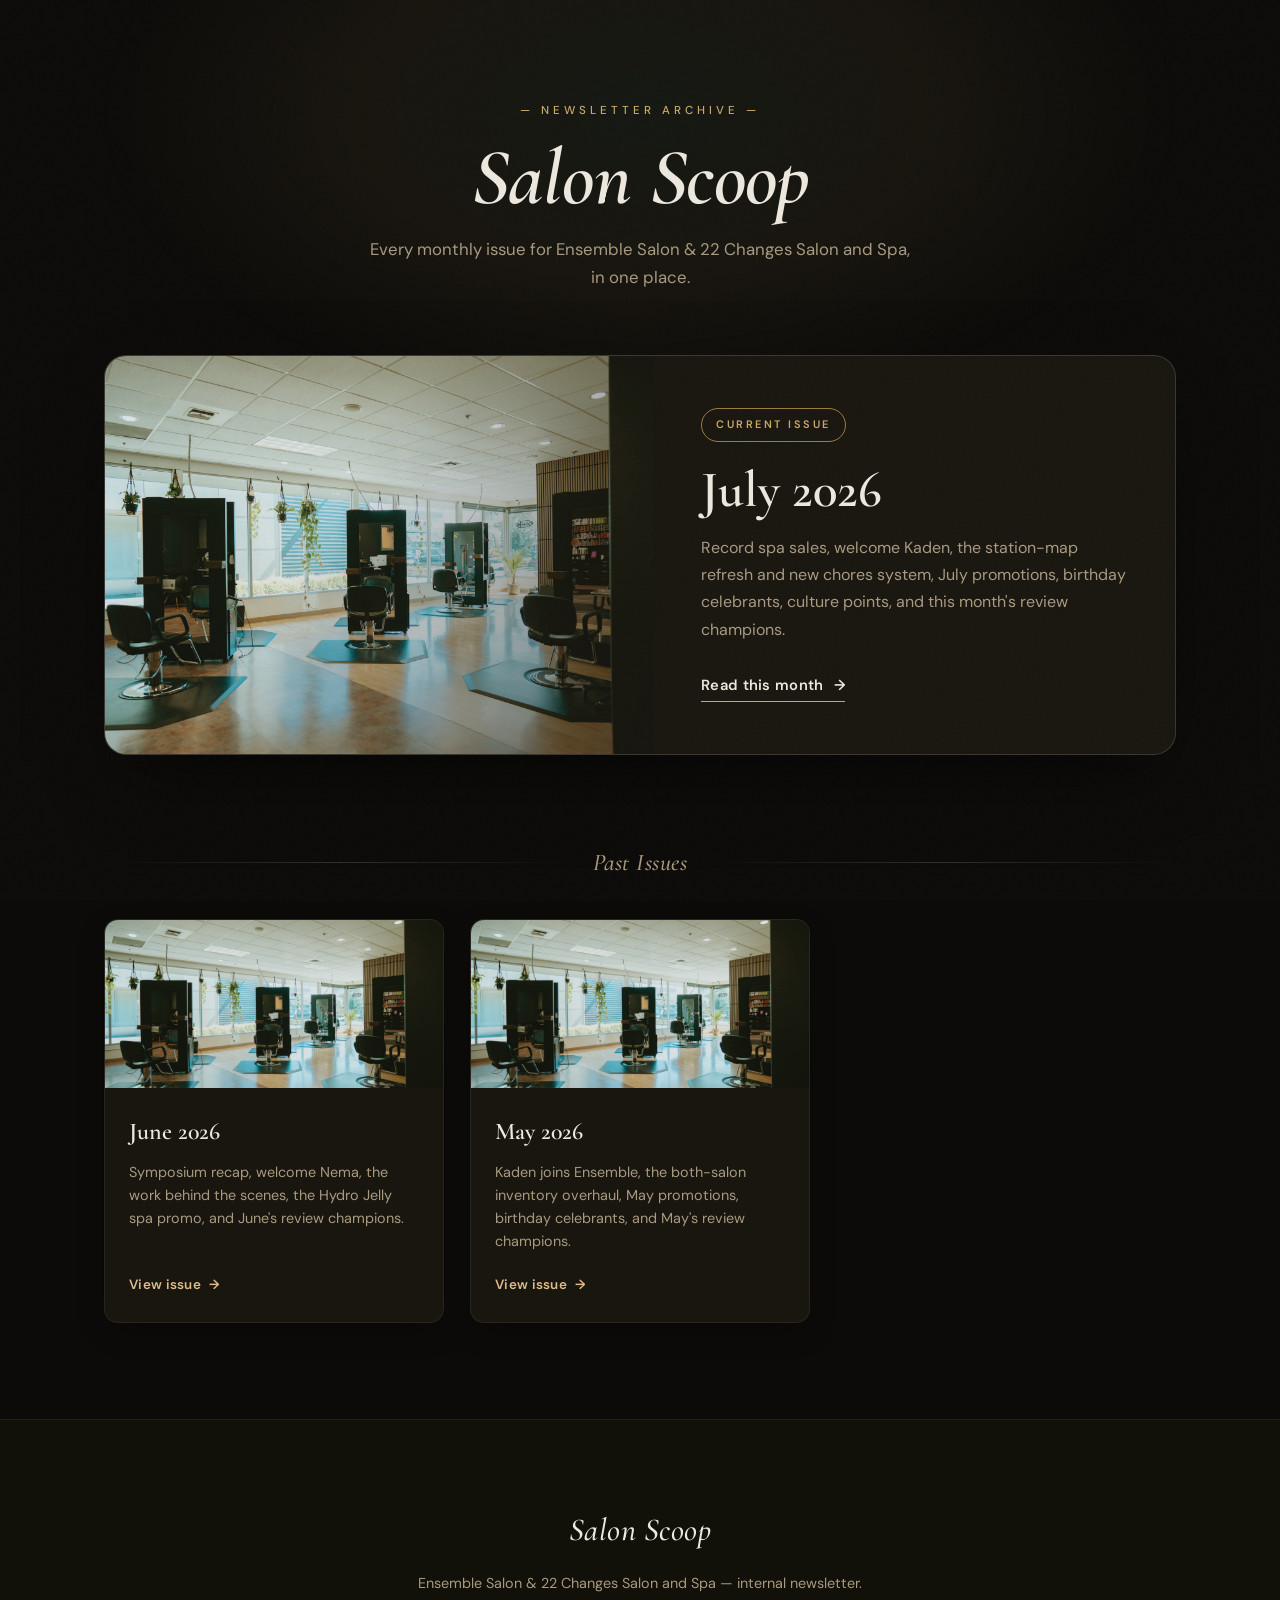
==== commit 93a8e8fb: "Update Salon Scoop for July 2026 - Monthly Updates: station map refresh, chores accountability syste" ====
--- a/index.html
+++ b/index.html
@@ -12,7 +12,7 @@
     href="https://fonts.googleapis.com/css2?family=Cormorant+Garamond:ital,wght@0,400;0,500;0,600;0,700;1,400;1,500;1,600;1,700&family=DM+Sans:opsz,wght@9..40,300;9..40,400;9..40,500;9..40,600;9..40,700&display=swap"
     rel="stylesheet"
   />
-  <link rel="stylesheet" href="/styles.css?v=27" />
+  <link rel="stylesheet" href="/styles.css?v=28" />
 </head>
 <body class="hub-body">
   <div class="hub__glow" aria-hidden="true"></div>
@@ -43,7 +43,7 @@
     <p class="footer__note">Ensemble Salon &amp; 22 Changes Salon and Spa — internal newsletter.</p>
   </footer>
 
-  <script src="/content/issues.js?v=27"></script>
-  <script src="/hub.js?v=27"></script>
+  <script src="/content/issues.js?v=28"></script>
+  <script src="/hub.js?v=28"></script>
 </body>
 </html>
